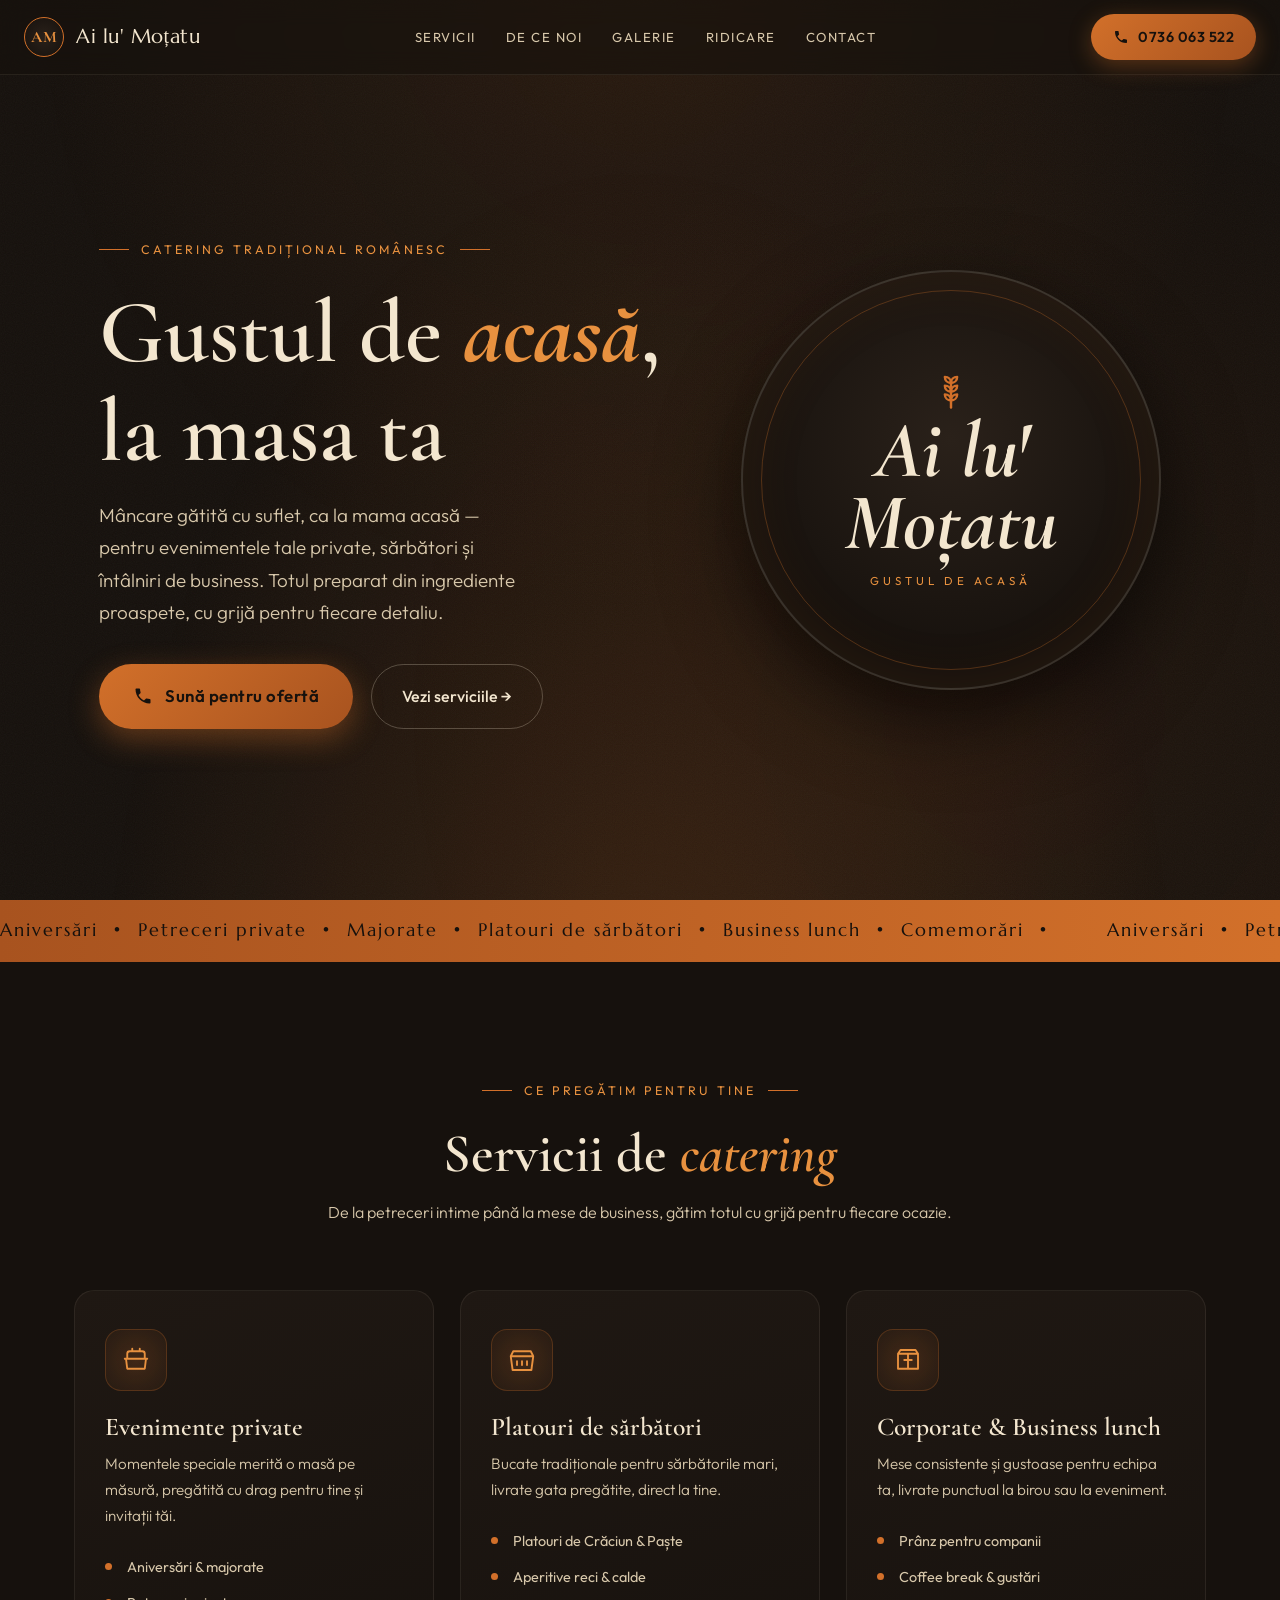
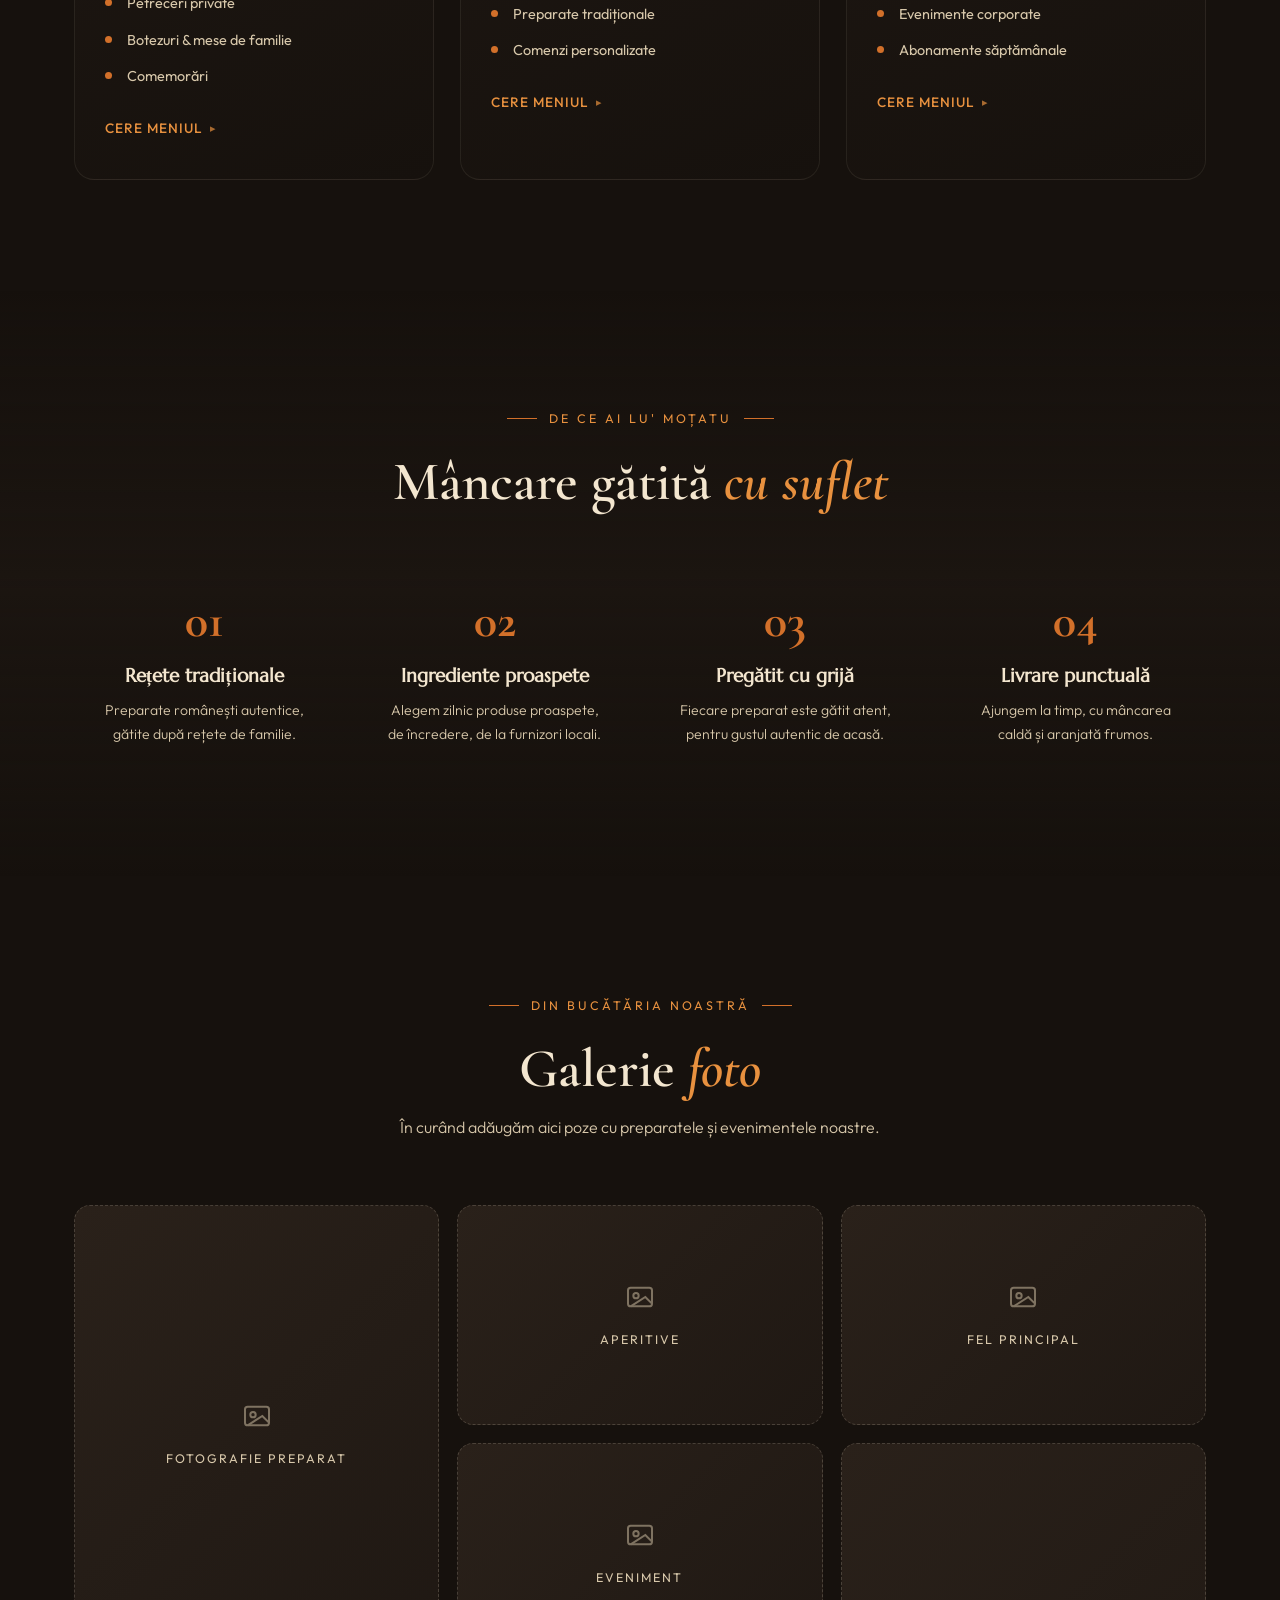
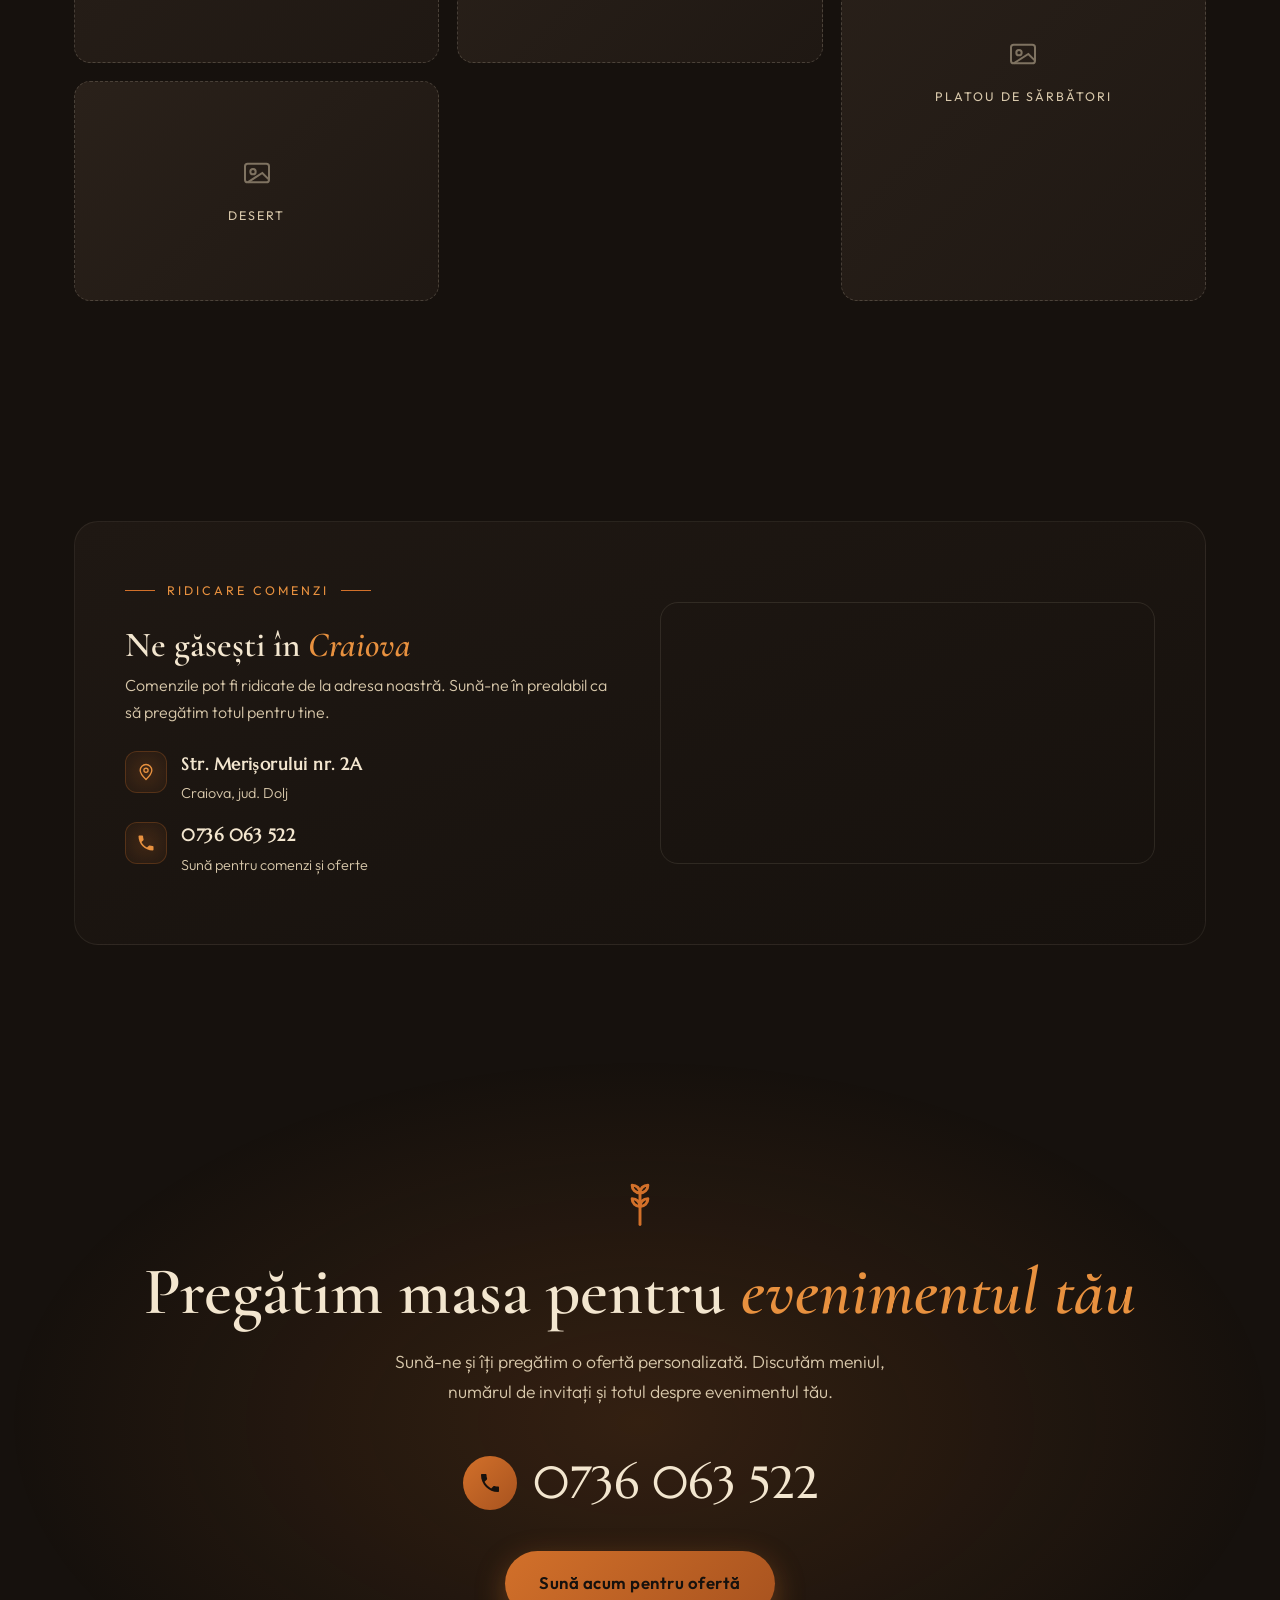
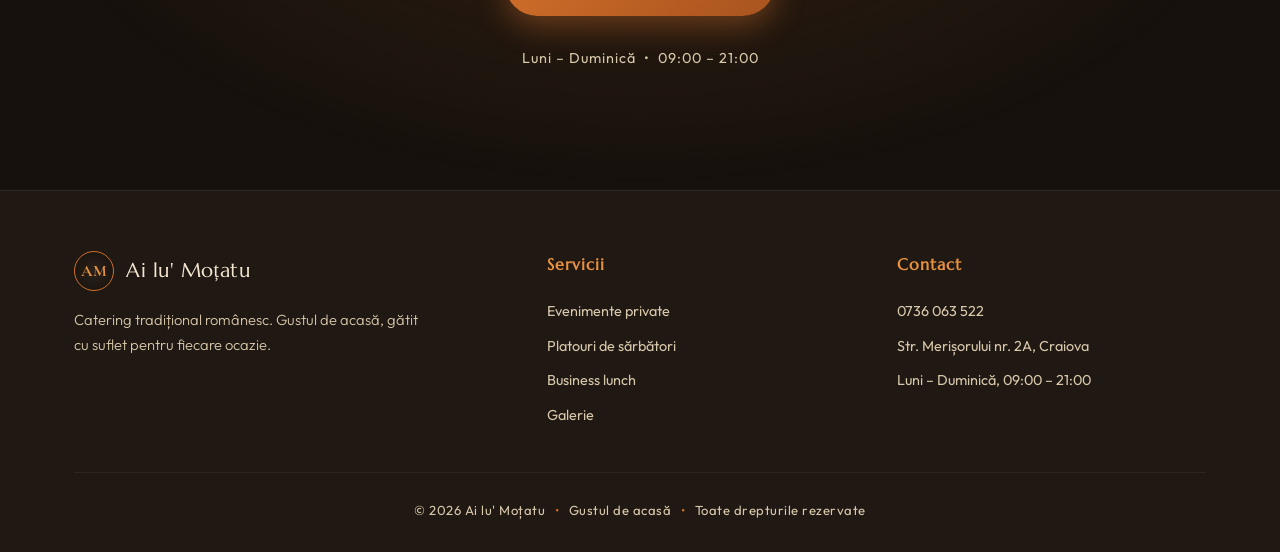
==== index.html @ daf083bc "Add files via upload" ====
<!DOCTYPE html>
<html lang="ro">
<head>
<meta charset="UTF-8">
<meta name="viewport" content="width=device-width, initial-scale=1.0">
<title>Ai lu' Moțatu — Catering tradițional românesc | Gustul de acasă</title>
<meta name="description" content="Ai lu' Moțatu — catering tradițional românesc pentru evenimente private, platouri de sărbători și business lunch. Gustul de acasă. Ridicare comenzi în Craiova.">
<link rel="preconnect" href="https://fonts.googleapis.com">
<link rel="preconnect" href="https://fonts.gstatic.com" crossorigin>
<link href="https://fonts.googleapis.com/css2?family=Cormorant+Garamond:ital,wght@0,400;0,500;0,600;0,700;1,400&family=Marcellus&family=Outfit:wght@300;400;500;600&display=swap" rel="stylesheet">
<style>
:root{
  --negru:#16110d;
  --negru-2:#1f1813;
  --negru-3:#2a211a;
  --crem:#f3e6cf;
  --crem-soft:#d8c8ab;
  --foc:#d2702a;
  --foc-clar:#e8913f;
  --caramiziu:#a8531f;
  --umbra:rgba(0,0,0,.55);
}
*{margin:0;padding:0;box-sizing:border-box}
html{scroll-behavior:smooth}
body{
  font-family:'Outfit',sans-serif;
  background:var(--negru);
  color:var(--crem);
  line-height:1.7;
  overflow-x:hidden;
}
h1,h2,h3{font-family:'Cormorant Garamond',serif;font-weight:600;line-height:1.1}
.serif-display{font-family:'Marcellus',serif}
a{color:inherit;text-decoration:none}
.wrap{max-width:1180px;margin:0 auto;padding:0 24px}

/* ===== Textura de fundal ===== */
body::before{
  content:'';position:fixed;inset:0;z-index:0;pointer-events:none;
  background:
    radial-gradient(circle at 50% 0%, rgba(210,112,42,.10), transparent 55%),
    radial-gradient(circle at 80% 80%, rgba(168,83,31,.08), transparent 50%);
}
.noise{
  position:fixed;inset:0;z-index:0;pointer-events:none;opacity:.04;
  background-image:url("data:image/svg+xml,%3Csvg xmlns='http://www.w3.org/2000/svg' width='120' height='120'%3E%3Cfilter id='n'%3E%3CfeTurbulence type='fractalNoise' baseFrequency='.9' numOctaves='3'/%3E%3C/filter%3E%3Crect width='100%25' height='100%25' filter='url(%23n)'/%3E%3C/svg%3E");
}

/* ===== Iconuri SVG ===== */
.ico-svg{width:1em;height:1em;display:inline-block;vertical-align:middle}

/* ===== Bara de sus ===== */
header{
  position:fixed;top:0;left:0;right:0;z-index:50;
  display:flex;align-items:center;justify-content:space-between;
  padding:14px 24px;
  background:rgba(22,17,13,.6);
  backdrop-filter:blur(12px);
  border-bottom:1px solid rgba(243,230,207,.08);
  transition:.4s;
}
header.scrolled{background:rgba(22,17,13,.94);padding:10px 24px}
.brand{display:flex;align-items:center;gap:12px;font-family:'Marcellus',serif;font-size:1.25rem;letter-spacing:.5px}
.brand .mark{
  width:40px;height:40px;border-radius:50%;
  display:grid;place-items:center;
  background:radial-gradient(circle,var(--negru-3),var(--negru));
  border:1.5px solid var(--foc);
  font-family:'Cormorant Garamond',serif;font-weight:700;font-size:1rem;color:var(--foc-clar);
}
nav.links{display:flex;gap:30px;font-size:.82rem;letter-spacing:1.5px;text-transform:uppercase;color:var(--crem-soft)}
nav.links a{position:relative;transition:.3s}
nav.links a:hover{color:var(--foc-clar)}
nav.links a::after{content:'';position:absolute;left:0;bottom:-6px;width:0;height:1px;background:var(--foc);transition:.3s}
nav.links a:hover::after{width:100%}
.btn-tel{
  display:inline-flex;align-items:center;gap:9px;
  padding:11px 22px;border-radius:40px;
  background:linear-gradient(135deg,var(--foc),var(--caramiziu));
  color:var(--negru);font-weight:600;font-size:.9rem;letter-spacing:.5px;
  box-shadow:0 6px 22px rgba(210,112,42,.35);
  transition:.3s;
}
.btn-tel:hover{transform:translateY(-2px);box-shadow:0 10px 28px rgba(210,112,42,.5)}
.btn-tel svg{width:16px;height:16px}
.menu-toggle{display:none;background:none;border:none;color:var(--crem);font-size:1.6rem;cursor:pointer}

/* ===== HERO ===== */
.hero{
  position:relative;z-index:1;
  min-height:100vh;display:flex;align-items:center;
  padding:120px 0 60px;
  background:
    radial-gradient(ellipse at 50% 120%, rgba(210,112,42,.18), transparent 60%);
}
.hero-grid{display:grid;grid-template-columns:1.1fr .9fr;gap:60px;align-items:center}
.eyebrow{
  display:inline-flex;align-items:center;gap:12px;
  font-size:.78rem;letter-spacing:3px;text-transform:uppercase;color:var(--foc-clar);margin-bottom:24px;
}
.eyebrow::before,.eyebrow::after{content:'';width:30px;height:1px;background:var(--foc)}
.hero h1{font-size:clamp(3rem,7vw,5.6rem);color:var(--crem);margin-bottom:18px}
.hero h1 em{font-style:italic;color:var(--foc-clar);font-weight:700}
.hero .lead{font-size:1.18rem;color:var(--crem-soft);max-width:36ch;margin-bottom:36px;font-weight:300}
.hero-cta{display:flex;gap:18px;flex-wrap:wrap;align-items:center}
.btn-mare{
  display:inline-flex;align-items:center;gap:12px;
  padding:18px 34px;border-radius:48px;font-size:1.05rem;font-weight:600;letter-spacing:.5px;
  background:linear-gradient(135deg,var(--foc),var(--caramiziu));
  color:var(--negru);box-shadow:0 10px 30px rgba(210,112,42,.4);
  transition:.3s;
}
.btn-mare:hover{transform:translateY(-3px);box-shadow:0 16px 40px rgba(210,112,42,.55)}
.btn-mare svg{width:20px;height:20px}
.btn-ghost{
  display:inline-flex;align-items:center;gap:10px;
  padding:18px 30px;border-radius:48px;font-size:1rem;font-weight:500;
  border:1.5px solid rgba(243,230,207,.25);color:var(--crem);transition:.3s;
}
.btn-ghost:hover{border-color:var(--foc);color:var(--foc-clar)}

/* Medalionul din hero */
.medalion{position:relative;display:grid;place-items:center}
.medalion .disc{
  width:min(420px,80vw);aspect-ratio:1;border-radius:50%;
  background:radial-gradient(circle at 50% 40%,var(--negru-3),var(--negru) 70%);
  border:2px solid rgba(243,230,207,.15);
  display:grid;place-items:center;text-align:center;
  box-shadow:0 30px 80px rgba(0,0,0,.6), inset 0 0 60px rgba(210,112,42,.10);
  position:relative;
  animation:flutter 6s ease-in-out infinite;
}
.medalion .ring{
  position:absolute;inset:18px;border-radius:50%;
  border:1px solid rgba(210,112,42,.3);
}
.medalion .inner{display:grid;place-items:center;padding:30px}
.medalion .mono{
  font-family:'Cormorant Garamond',serif;font-style:italic;font-weight:700;
  font-size:clamp(3.4rem,9vw,5rem);color:var(--crem);line-height:.9;
}
.medalion .inner h2{font-family:'Marcellus',serif;font-size:clamp(1.5rem,4vw,2rem);color:var(--crem);letter-spacing:1px;margin-top:6px}
.medalion .inner .sub{font-size:.72rem;letter-spacing:4px;text-transform:uppercase;color:var(--foc-clar);margin-top:12px}
.medalion .wheat{margin:0 auto 4px;width:42px;height:42px;color:var(--foc)}
.glow{position:absolute;inset:0;border-radius:50%;background:radial-gradient(circle,rgba(210,112,42,.22),transparent 60%);filter:blur(40px);z-index:-1;animation:pulse 4s ease-in-out infinite}
@keyframes flutter{0%,100%{transform:translateY(0)}50%{transform:translateY(-14px)}}
@keyframes pulse{0%,100%{opacity:.5}50%{opacity:.85}}

/* ===== Bandă scroll ===== */
.banda{
  position:relative;z-index:1;
  background:linear-gradient(90deg,var(--caramiziu),var(--foc));
  color:var(--negru);overflow:hidden;padding:16px 0;
  font-family:'Marcellus',serif;
}
.banda .track{display:flex;gap:50px;white-space:nowrap;animation:scroll 28s linear infinite;font-size:1.1rem;letter-spacing:2px}
.banda .track span{display:inline-flex;gap:50px;align-items:center}
@keyframes scroll{to{transform:translateX(-50%)}}

/* ===== Secțiuni ===== */
section{position:relative;z-index:1}
.sec-head{text-align:center;max-width:680px;margin:0 auto 64px}
.sec-head .eyebrow{justify-content:center}
.sec-head h2{font-size:clamp(2.2rem,5vw,3.4rem);color:var(--crem)}
.sec-head h2 em{font-style:italic;color:var(--foc-clar)}
.sec-head p{color:var(--crem-soft);margin-top:14px;font-weight:300}
.servicii{padding:110px 0}
.cards{display:grid;grid-template-columns:repeat(3,1fr);gap:26px}
.card{
  background:linear-gradient(160deg,var(--negru-2),var(--negru));
  border:1px solid rgba(243,230,207,.08);
  border-radius:20px;padding:38px 30px;
  transition:.4s;position:relative;overflow:hidden;
}
.card::before{content:'';position:absolute;top:0;left:0;right:0;height:3px;background:linear-gradient(90deg,var(--foc),transparent);transform:scaleX(0);transform-origin:left;transition:.4s}
.card:hover{transform:translateY(-8px);border-color:rgba(210,112,42,.4);box-shadow:0 24px 50px rgba(0,0,0,.5)}
.card:hover::before{transform:scaleX(1)}
.card .ico{
  width:62px;height:62px;border-radius:16px;display:grid;place-items:center;margin-bottom:22px;
  background:radial-gradient(circle,rgba(210,112,42,.2),rgba(210,112,42,.05));
  border:1px solid rgba(210,112,42,.25);color:var(--foc-clar);
}
.card .ico svg{width:30px;height:30px}
.card h3{font-size:1.6rem;color:var(--crem);margin-bottom:10px}
.card p{color:var(--crem-soft);font-size:.95rem;font-weight:300;margin-bottom:20px}
.card .lista{list-style:none;font-size:.9rem;color:var(--crem-soft)}
.card .lista li{padding:6px 0 6px 22px;position:relative}
.card .lista li::before{content:'';position:absolute;left:0;top:14px;width:7px;height:7px;border-radius:50%;background:var(--foc)}
.card .link{display:inline-flex;align-items:center;gap:8px;margin-top:22px;color:var(--foc-clar);font-size:.85rem;letter-spacing:1px;text-transform:uppercase;font-weight:500;transition:.3s}
.card .link:hover{gap:14px}
.card .link span{font-size:.7rem;opacity:.7}

/* ===== De ce noi ===== */
.dece{padding:110px 0;background:linear-gradient(180deg,transparent,rgba(31,24,19,.6),transparent)}
.dece-grid{display:grid;grid-template-columns:repeat(4,1fr);gap:30px;margin-top:20px}
.feat{text-align:center;padding:20px}
.feat .num{font-family:'Cormorant Garamond',serif;font-size:3rem;color:var(--foc);font-weight:700;line-height:1}
.feat h4{font-family:'Marcellus',serif;font-size:1.2rem;color:var(--crem);margin:14px 0 8px}
.feat p{font-size:.88rem;color:var(--crem-soft);font-weight:300}

/* ===== Galerie placeholder ===== */
.galerie{padding:110px 0}
.gal-grid{display:grid;grid-template-columns:repeat(3,1fr);grid-auto-rows:220px;gap:18px}
.gal-item{
  border-radius:16px;overflow:hidden;position:relative;
  background:linear-gradient(135deg,var(--negru-3),var(--negru-2));
  border:1px dashed rgba(243,230,207,.18);
  display:grid;place-items:center;text-align:center;color:var(--crem-soft);
  transition:.4s;
}
.gal-item:hover{border-color:var(--foc);color:var(--foc-clar)}
.gal-item.big{grid-row:span 2}
.gal-item img{width:100%;height:100%;object-fit:cover;display:block}
.gal-item .ph-ico{margin-bottom:8px;opacity:.5}
.gal-item .ph-ico svg{width:32px;height:32px}
.gal-item .ph-txt{font-size:.78rem;letter-spacing:2px;text-transform:uppercase;padding:0 10px}

/* ===== Ridicare comenzi ===== */
.ridicare{padding:110px 0}
.ridicare-box{
  background:linear-gradient(160deg,var(--negru-2),var(--negru));
  border:1px solid rgba(243,230,207,.08);
  border-radius:24px;padding:50px;display:grid;grid-template-columns:1fr 1fr;gap:40px;align-items:center;
}
.ridicare-box .info h3{font-size:2.2rem;color:var(--crem);margin-bottom:8px}
.ridicare-box .info h3 em{font-style:italic;color:var(--foc-clar)}
.ridicare-box .info p{color:var(--crem-soft);font-weight:300;margin-bottom:24px}
.adresa-line{display:flex;align-items:flex-start;gap:14px;margin-bottom:16px}
.adresa-line .pin{flex:none;width:42px;height:42px;border-radius:12px;display:grid;place-items:center;background:radial-gradient(circle,rgba(210,112,42,.2),rgba(210,112,42,.05));border:1px solid rgba(210,112,42,.25);color:var(--foc-clar)}
.adresa-line .pin svg{width:20px;height:20px}
.adresa-line .txt strong{display:block;font-family:'Marcellus',serif;color:var(--crem);font-size:1.05rem;letter-spacing:.5px}
.adresa-line .txt span{color:var(--crem-soft);font-size:.9rem;font-weight:300}
.harta{border-radius:18px;overflow:hidden;border:1px solid rgba(243,230,207,.1);min-height:260px}
.harta iframe{width:100%;height:100%;min-height:260px;border:0;display:block;filter:grayscale(.3) contrast(1.05)}

/* ===== CTA Telefon ===== */
.cta{
  padding:120px 0;text-align:center;position:relative;overflow:hidden;
  background:radial-gradient(ellipse at 50% 50%,rgba(210,112,42,.16),transparent 70%);
}
.cta .topmark{width:54px;height:54px;color:var(--foc);margin:0 auto 18px}
.cta h2{font-size:clamp(2.4rem,6vw,4.2rem);color:var(--crem);margin-bottom:18px}
.cta h2 em{font-style:italic;color:var(--foc-clar)}
.cta p{color:var(--crem-soft);max-width:46ch;margin:0 auto 38px;font-weight:300;font-size:1.1rem}
.tel-display{
  display:inline-flex;align-items:center;gap:16px;
  font-family:'Marcellus',serif;font-size:clamp(1.8rem,5vw,2.8rem);
  color:var(--crem);margin-bottom:30px;
}
.tel-display .ico{width:54px;height:54px;border-radius:50%;display:grid;place-items:center;background:linear-gradient(135deg,var(--foc),var(--caramiziu));color:var(--negru)}
.tel-display .ico svg{width:24px;height:24px}
.cta .hours{margin-top:30px;font-size:.9rem;color:var(--crem-soft);letter-spacing:1px}

/* ===== Footer ===== */
footer{
  position:relative;z-index:1;
  border-top:1px solid rgba(243,230,207,.08);
  padding:60px 0 30px;background:var(--negru-2);
}
.foot-grid{display:grid;grid-template-columns:1.4fr 1fr 1fr;gap:40px;margin-bottom:40px}
.foot-brand .brand{margin-bottom:16px}
.foot-brand p{color:var(--crem-soft);font-size:.92rem;font-weight:300;max-width:36ch}
.foot-col h5{font-family:'Marcellus',serif;font-size:1rem;color:var(--foc-clar);margin-bottom:16px;letter-spacing:1px}
.foot-col a,.foot-col p{display:block;color:var(--crem-soft);font-size:.9rem;padding:5px 0;transition:.3s}
.foot-col a:hover{color:var(--foc-clar);padding-left:6px}
.foot-bottom{text-align:center;padding-top:26px;border-top:1px solid rgba(243,230,207,.06);color:var(--crem-soft);font-size:.82rem;letter-spacing:.5px}
.foot-bottom .sep{color:var(--foc);margin:0 6px}

/* ===== Animații reveal ===== */
.reveal{opacity:0;transform:translateY(30px);transition:.8s cubic-bezier(.2,.7,.3,1)}
.reveal.in{opacity:1;transform:none}

/* ===== Responsive ===== */
@media(max-width:900px){
  nav.links{display:none}
  .menu-toggle{display:block}
  .hero-grid{grid-template-columns:1fr;text-align:center}
  .hero .eyebrow,.hero-cta{justify-content:center}
  .hero .lead{margin-left:auto;margin-right:auto}
  .medalion{order:-1;margin-bottom:30px}
  .cards,.dece-grid,.gal-grid,.foot-grid,.ridicare-box{grid-template-columns:1fr}
  .dece-grid{grid-template-columns:repeat(2,1fr)}
  .gal-grid{grid-auto-rows:180px}
  .gal-item.big{grid-row:span 1}
  .btn-tel span.lbl{display:none}
}
@media(max-width:560px){
  .dece-grid{grid-template-columns:1fr}
  .ridicare-box{padding:30px}
}
</style>
</head>
<body>
<div class="noise"></div>

<!-- ===== HEADER ===== -->
<header id="header">
  <a href="#" class="brand"><span class="mark">AM</span> Ai lu' Moțatu</a>
  <nav class="links">
    <a href="#servicii">Servicii</a>
    <a href="#dece">De ce noi</a>
    <a href="#galerie">Galerie</a>
    <a href="#ridicare">Ridicare</a>
    <a href="#contact">Contact</a>
  </nav>
  <a href="tel:0736063522" class="btn-tel">
    <svg viewBox="0 0 24 24" fill="currentColor"><path d="M6.6 10.8c1.4 2.8 3.8 5.1 6.6 6.6l2.2-2.2c.3-.3.7-.4 1-.2 1.1.4 2.3.6 3.6.6.6 0 1 .4 1 1V20c0 .6-.4 1-1 1C10.6 21 3 13.4 3 4c0-.6.4-1 1-1h3.5c.6 0 1 .4 1 1 0 1.2.2 2.4.6 3.6.1.4 0 .7-.2 1L6.6 10.8z"/></svg>
    <span class="lbl">0736 063 522</span>
  </a>
  <button class="menu-toggle" onclick="document.querySelector('nav.links').style.display='flex'">☰</button>
</header>

<!-- ===== HERO ===== -->
<section class="hero">
  <div class="wrap hero-grid">
    <div class="hero-text">
      <span class="eyebrow reveal">Catering tradițional românesc</span>
      <h1 class="reveal">Gustul de <em>acasă</em>,<br>la masa ta</h1>
      <p class="lead reveal">Mâncare gătită cu suflet, ca la mama acasă — pentru evenimentele tale private, sărbători și întâlniri de business. Totul preparat din ingrediente proaspete, cu grijă pentru fiecare detaliu.</p>
      <div class="hero-cta reveal">
        <a href="tel:0736063522" class="btn-mare">
          <svg viewBox="0 0 24 24" fill="currentColor"><path d="M6.6 10.8c1.4 2.8 3.8 5.1 6.6 6.6l2.2-2.2c.3-.3.7-.4 1-.2 1.1.4 2.3.6 3.6.6.6 0 1 .4 1 1V20c0 .6-.4 1-1 1C10.6 21 3 13.4 3 4c0-.6.4-1 1-1h3.5c.6 0 1 .4 1 1 0 1.2.2 2.4.6 3.6.1.4 0 .7-.2 1L6.6 10.8z"/></svg>
          Sună pentru ofertă
        </a>
        <a href="#servicii" class="btn-ghost">Vezi serviciile →</a>
      </div>
    </div>
    <div class="medalion reveal">
      <div class="glow"></div>
      <div class="disc">
        <div class="ring"></div>
        <div class="inner">
          <svg class="wheat" viewBox="0 0 24 24" fill="none" stroke="currentColor" stroke-width="1.4" stroke-linecap="round" stroke-linejoin="round">
            <path d="M12 22V8"/>
            <path d="M12 8c0-2 1.5-3.5 3.5-3.5C15.5 6.5 14 8 12 8z"/>
            <path d="M12 8c0-2-1.5-3.5-3.5-3.5C8.5 6.5 10 8 12 8z"/>
            <path d="M12 13c0-2 1.5-3.5 3.5-3.5C15.5 11.5 14 13 12 13z"/>
            <path d="M12 13c0-2-1.5-3.5-3.5-3.5C8.5 11.5 10 13 12 13z"/>
            <path d="M12 18c0-2 1.5-3.5 3.5-3.5C15.5 16.5 14 18 12 18z"/>
            <path d="M12 18c0-2-1.5-3.5-3.5-3.5C8.5 16.5 10 18 12 18z"/>
          </svg>
          <div class="mono">Ai lu'<br>Moțatu</div>
          <div class="sub">Gustul de acasă</div>
        </div>
      </div>
    </div>
  </div>
</section>

<!-- ===== BANDĂ ===== -->
<div class="banda">
  <div class="track">
    <span>Aniversări &nbsp;•&nbsp; Petreceri private &nbsp;•&nbsp; Majorate &nbsp;•&nbsp; Platouri de sărbători &nbsp;•&nbsp; Business lunch &nbsp;•&nbsp; Comemorări &nbsp;•&nbsp;</span>
    <span>Aniversări &nbsp;•&nbsp; Petreceri private &nbsp;•&nbsp; Majorate &nbsp;•&nbsp; Platouri de sărbători &nbsp;•&nbsp; Business lunch &nbsp;•&nbsp; Comemorări &nbsp;•&nbsp;</span>
  </div>
</div>

<!-- ===== SERVICII ===== -->
<section class="servicii" id="servicii">
  <div class="wrap">
    <div class="sec-head reveal">
      <span class="eyebrow">Ce pregătim pentru tine</span>
      <h2>Servicii de <em>catering</em></h2>
      <p>De la petreceri intime până la mese de business, gătim totul cu grijă pentru fiecare ocazie.</p>
    </div>
    <div class="cards">
      <div class="card reveal">
        <div class="ico">
          <svg viewBox="0 0 24 24" fill="none" stroke="currentColor" stroke-width="1.5" stroke-linecap="round" stroke-linejoin="round"><path d="M3 11h18M5 11V7a2 2 0 012-2h10a2 2 0 012 2v4M4 11l1 8h14l1-8M9 5V3M15 5V3"/></svg>
        </div>
        <h3>Evenimente private</h3>
        <p>Momentele speciale merită o masă pe măsură, pregătită cu drag pentru tine și invitații tăi.</p>
        <ul class="lista">
          <li>Aniversări &amp; majorate</li>
          <li>Petreceri private</li>
          <li>Botezuri &amp; mese de familie</li>
          <li>Comemorări</li>
        </ul>
        <a href="#contact" class="link">Cere meniul <span>▸</span></a>
      </div>
      <div class="card reveal">
        <div class="ico">
          <svg viewBox="0 0 24 24" fill="none" stroke="currentColor" stroke-width="1.5" stroke-linecap="round" stroke-linejoin="round"><path d="M3 9h18l-1.5 11h-15L3 9zM3 9l2-4h14l2 4M8 13v3M12 13v3M16 13v3"/></svg>
        </div>
        <h3>Platouri de sărbători</h3>
        <p>Bucate tradiționale pentru sărbătorile mari, livrate gata pregătite, direct la tine.</p>
        <ul class="lista">
          <li>Platouri de Crăciun &amp; Paște</li>
          <li>Aperitive reci &amp; calde</li>
          <li>Preparate tradiționale</li>
          <li>Comenzi personalizate</li>
        </ul>
        <a href="#contact" class="link">Cere meniul <span>▸</span></a>
      </div>
      <div class="card reveal">
        <div class="ico">
          <svg viewBox="0 0 24 24" fill="none" stroke="currentColor" stroke-width="1.5" stroke-linecap="round" stroke-linejoin="round"><path d="M4 7h16v12H4zM4 7l2-3h12l2 3M9 12h6M12 7v12"/></svg>
        </div>
        <h3>Corporate &amp; Business lunch</h3>
        <p>Mese consistente și gustoase pentru echipa ta, livrate punctual la birou sau la eveniment.</p>
        <ul class="lista">
          <li>Prânz pentru companii</li>
          <li>Coffee break &amp; gustări</li>
          <li>Evenimente corporate</li>
          <li>Abonamente săptămânale</li>
        </ul>
        <a href="#contact" class="link">Cere meniul <span>▸</span></a>
      </div>
    </div>
  </div>
</section>

<!-- ===== DE CE NOI ===== -->
<section class="dece" id="dece">
  <div class="wrap">
    <div class="sec-head reveal">
      <span class="eyebrow">De ce Ai lu' Moțatu</span>
      <h2>Mâncare gătită <em>cu suflet</em></h2>
    </div>
    <div class="dece-grid">
      <div class="feat reveal">
        <div class="num">01</div>
        <h4>Rețete tradiționale</h4>
        <p>Preparate românești autentice, gătite după rețete de familie.</p>
      </div>
      <div class="feat reveal">
        <div class="num">02</div>
        <h4>Ingrediente proaspete</h4>
        <p>Alegem zilnic produse proaspete, de încredere, de la furnizori locali.</p>
      </div>
      <div class="feat reveal">
        <div class="num">03</div>
        <h4>Pregătit cu grijă</h4>
        <p>Fiecare preparat este gătit atent, pentru gustul autentic de acasă.</p>
      </div>
      <div class="feat reveal">
        <div class="num">04</div>
        <h4>Livrare punctuală</h4>
        <p>Ajungem la timp, cu mâncarea caldă și aranjată frumos.</p>
      </div>
    </div>
  </div>
</section>

<!-- ===== GALERIE (placeholder poze) ===== -->
<section class="galerie" id="galerie">
  <div class="wrap">
    <div class="sec-head reveal">
      <span class="eyebrow">Din bucătăria noastră</span>
      <h2>Galerie <em>foto</em></h2>
      <p>În curând adăugăm aici poze cu preparatele și evenimentele noastre.</p>
    </div>
    <div class="gal-grid">
      <!-- Pentru a pune o poză reală, înlocuiește conținutul cu: <img src="poza1.jpg" alt="..."> -->
      <div class="gal-item big reveal"><div><div class="ph-ico"><svg viewBox="0 0 24 24" fill="none" stroke="currentColor" stroke-width="1.5"><rect x="3" y="5" width="18" height="14" rx="2"/><circle cx="9" cy="11" r="2"/><path d="M21 17l-5-5L5 19"/></svg></div><div class="ph-txt">Fotografie preparat</div></div></div>
      <div class="gal-item reveal"><div><div class="ph-ico"><svg viewBox="0 0 24 24" fill="none" stroke="currentColor" stroke-width="1.5"><rect x="3" y="5" width="18" height="14" rx="2"/><circle cx="9" cy="11" r="2"/><path d="M21 17l-5-5L5 19"/></svg></div><div class="ph-txt">Aperitive</div></div></div>
      <div class="gal-item reveal"><div><div class="ph-ico"><svg viewBox="0 0 24 24" fill="none" stroke="currentColor" stroke-width="1.5"><rect x="3" y="5" width="18" height="14" rx="2"/><circle cx="9" cy="11" r="2"/><path d="M21 17l-5-5L5 19"/></svg></div><div class="ph-txt">Fel principal</div></div></div>
      <div class="gal-item reveal"><div><div class="ph-ico"><svg viewBox="0 0 24 24" fill="none" stroke="currentColor" stroke-width="1.5"><rect x="3" y="5" width="18" height="14" rx="2"/><circle cx="9" cy="11" r="2"/><path d="M21 17l-5-5L5 19"/></svg></div><div class="ph-txt">Eveniment</div></div></div>
      <div class="gal-item big reveal"><div><div class="ph-ico"><svg viewBox="0 0 24 24" fill="none" stroke="currentColor" stroke-width="1.5"><rect x="3" y="5" width="18" height="14" rx="2"/><circle cx="9" cy="11" r="2"/><path d="M21 17l-5-5L5 19"/></svg></div><div class="ph-txt">Platou de sărbători</div></div></div>
      <div class="gal-item reveal"><div><div class="ph-ico"><svg viewBox="0 0 24 24" fill="none" stroke="currentColor" stroke-width="1.5"><rect x="3" y="5" width="18" height="14" rx="2"/><circle cx="9" cy="11" r="2"/><path d="M21 17l-5-5L5 19"/></svg></div><div class="ph-txt">Desert</div></div></div>
    </div>
  </div>
</section>

<!-- ===== RIDICARE COMENZI ===== -->
<section class="ridicare" id="ridicare">
  <div class="wrap">
    <div class="ridicare-box reveal">
      <div class="info">
        <span class="eyebrow">Ridicare comenzi</span>
        <h3>Ne găsești în <em>Craiova</em></h3>
        <p>Comenzile pot fi ridicate de la adresa noastră. Sună-ne în prealabil ca să pregătim totul pentru tine.</p>
        <div class="adresa-line">
          <span class="pin"><svg viewBox="0 0 24 24" fill="none" stroke="currentColor" stroke-width="1.6" stroke-linecap="round" stroke-linejoin="round"><path d="M12 21s-7-6.5-7-11a7 7 0 0114 0c0 4.5-7 11-7 11z"/><circle cx="12" cy="10" r="2.5"/></svg></span>
          <div class="txt">
            <strong>Str. Merișorului nr. 2A</strong>
            <span>Craiova, jud. Dolj</span>
          </div>
        </div>
        <div class="adresa-line">
          <span class="pin"><svg viewBox="0 0 24 24" fill="currentColor"><path d="M6.6 10.8c1.4 2.8 3.8 5.1 6.6 6.6l2.2-2.2c.3-.3.7-.4 1-.2 1.1.4 2.3.6 3.6.6.6 0 1 .4 1 1V20c0 .6-.4 1-1 1C10.6 21 3 13.4 3 4c0-.6.4-1 1-1h3.5c.6 0 1 .4 1 1 0 1.2.2 2.4.6 3.6.1.4 0 .7-.2 1L6.6 10.8z"/></svg></span>
          <div class="txt">
            <strong>0736 063 522</strong>
            <span>Sună pentru comenzi și oferte</span>
          </div>
        </div>
      </div>
      <div class="harta">
        <iframe src="https://maps.google.com/maps?q=Str.%20Meri%C8%99orului%202A%2C%20Craiova&t=&z=15&ie=UTF8&iwloc=&output=embed" loading="lazy" referrerpolicy="no-referrer-when-downgrade" title="Harta — Str. Merișorului 2A, Craiova"></iframe>
      </div>
    </div>
  </div>
</section>

<!-- ===== CTA TELEFON ===== -->
<section class="cta" id="contact">
  <div class="wrap">
    <svg class="topmark reveal" viewBox="0 0 24 24" fill="none" stroke="currentColor" stroke-width="1.3" stroke-linecap="round" stroke-linejoin="round"><path d="M12 22V8"/><path d="M12 8c0-2 1.5-3.5 3.5-3.5C15.5 6.5 14 8 12 8zM12 8c0-2-1.5-3.5-3.5-3.5C8.5 6.5 10 8 12 8zM12 14c0-2 1.5-3.5 3.5-3.5C15.5 12.5 14 14 12 14zM12 14c0-2-1.5-3.5-3.5-3.5C8.5 12.5 10 14 12 14z"/></svg>
    <h2 class="reveal">Pregătim masa pentru <em>evenimentul tău</em></h2>
    <p class="reveal">Sună-ne și îți pregătim o ofertă personalizată. Discutăm meniul, numărul de invitați și totul despre evenimentul tău.</p>
    <a href="tel:0736063522" class="tel-display reveal">
      <span class="ico"><svg viewBox="0 0 24 24" fill="currentColor"><path d="M6.6 10.8c1.4 2.8 3.8 5.1 6.6 6.6l2.2-2.2c.3-.3.7-.4 1-.2 1.1.4 2.3.6 3.6.6.6 0 1 .4 1 1V20c0 .6-.4 1-1 1C10.6 21 3 13.4 3 4c0-.6.4-1 1-1h3.5c.6 0 1 .4 1 1 0 1.2.2 2.4.6 3.6.1.4 0 .7-.2 1L6.6 10.8z"/></svg></span>
      0736 063 522
    </a>
    <div class="reveal">
      <a href="tel:0736063522" class="btn-mare">Sună acum pentru ofertă</a>
    </div>
    <div class="hours reveal">Luni – Duminică &nbsp;•&nbsp; 09:00 – 21:00</div>
  </div>
</section>

<!-- ===== FOOTER ===== -->
<footer>
  <div class="wrap">
    <div class="foot-grid">
      <div class="foot-brand">
        <a href="#" class="brand"><span class="mark">AM</span> Ai lu' Moțatu</a>
        <p>Catering tradițional românesc. Gustul de acasă, gătit cu suflet pentru fiecare ocazie.</p>
      </div>
      <div class="foot-col">
        <h5>Servicii</h5>
        <a href="#servicii">Evenimente private</a>
        <a href="#servicii">Platouri de sărbători</a>
        <a href="#servicii">Business lunch</a>
        <a href="#galerie">Galerie</a>
      </div>
      <div class="foot-col">
        <h5>Contact</h5>
        <a href="tel:0736063522">0736 063 522</a>
        <p>Str. Merișorului nr. 2A, Craiova</p>
        <p>Luni – Duminică, 09:00 – 21:00</p>
      </div>
    </div>
    <div class="foot-bottom">
      © 2026 Ai lu' Moțatu <span class="sep">•</span> Gustul de acasă <span class="sep">•</span> Toate drepturile rezervate
    </div>
  </div>
</footer>

<script>
// Header scrolled
const header=document.getElementById('header');
addEventListener('scroll',()=>header.classList.toggle('scrolled',scrollY>40));

// Reveal on scroll
const io=new IntersectionObserver((e)=>{
  e.forEach((en,i)=>{if(en.isIntersecting){setTimeout(()=>en.target.classList.add('in'),i*60);io.unobserve(en.target)}})
},{threshold:.15});
document.querySelectorAll('.reveal').forEach(el=>io.observe(el));
</script>
</body>
</html>
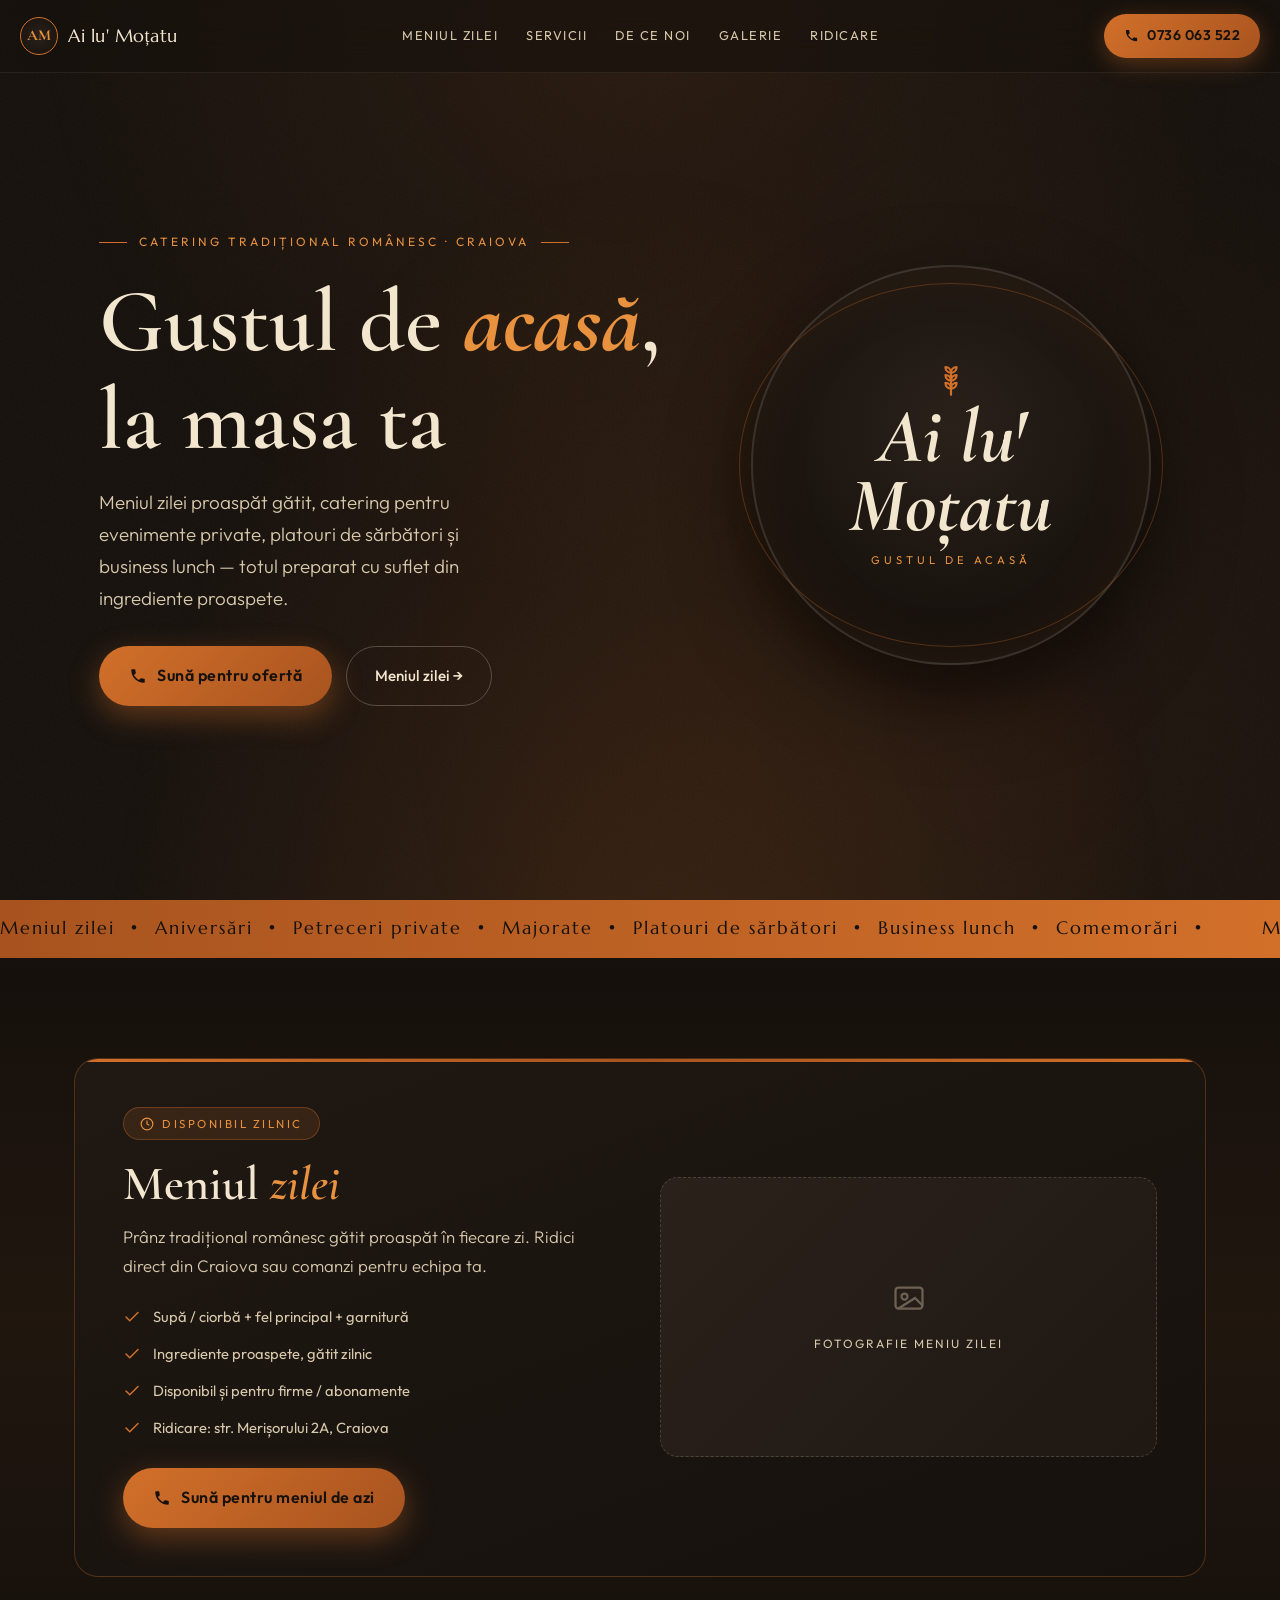
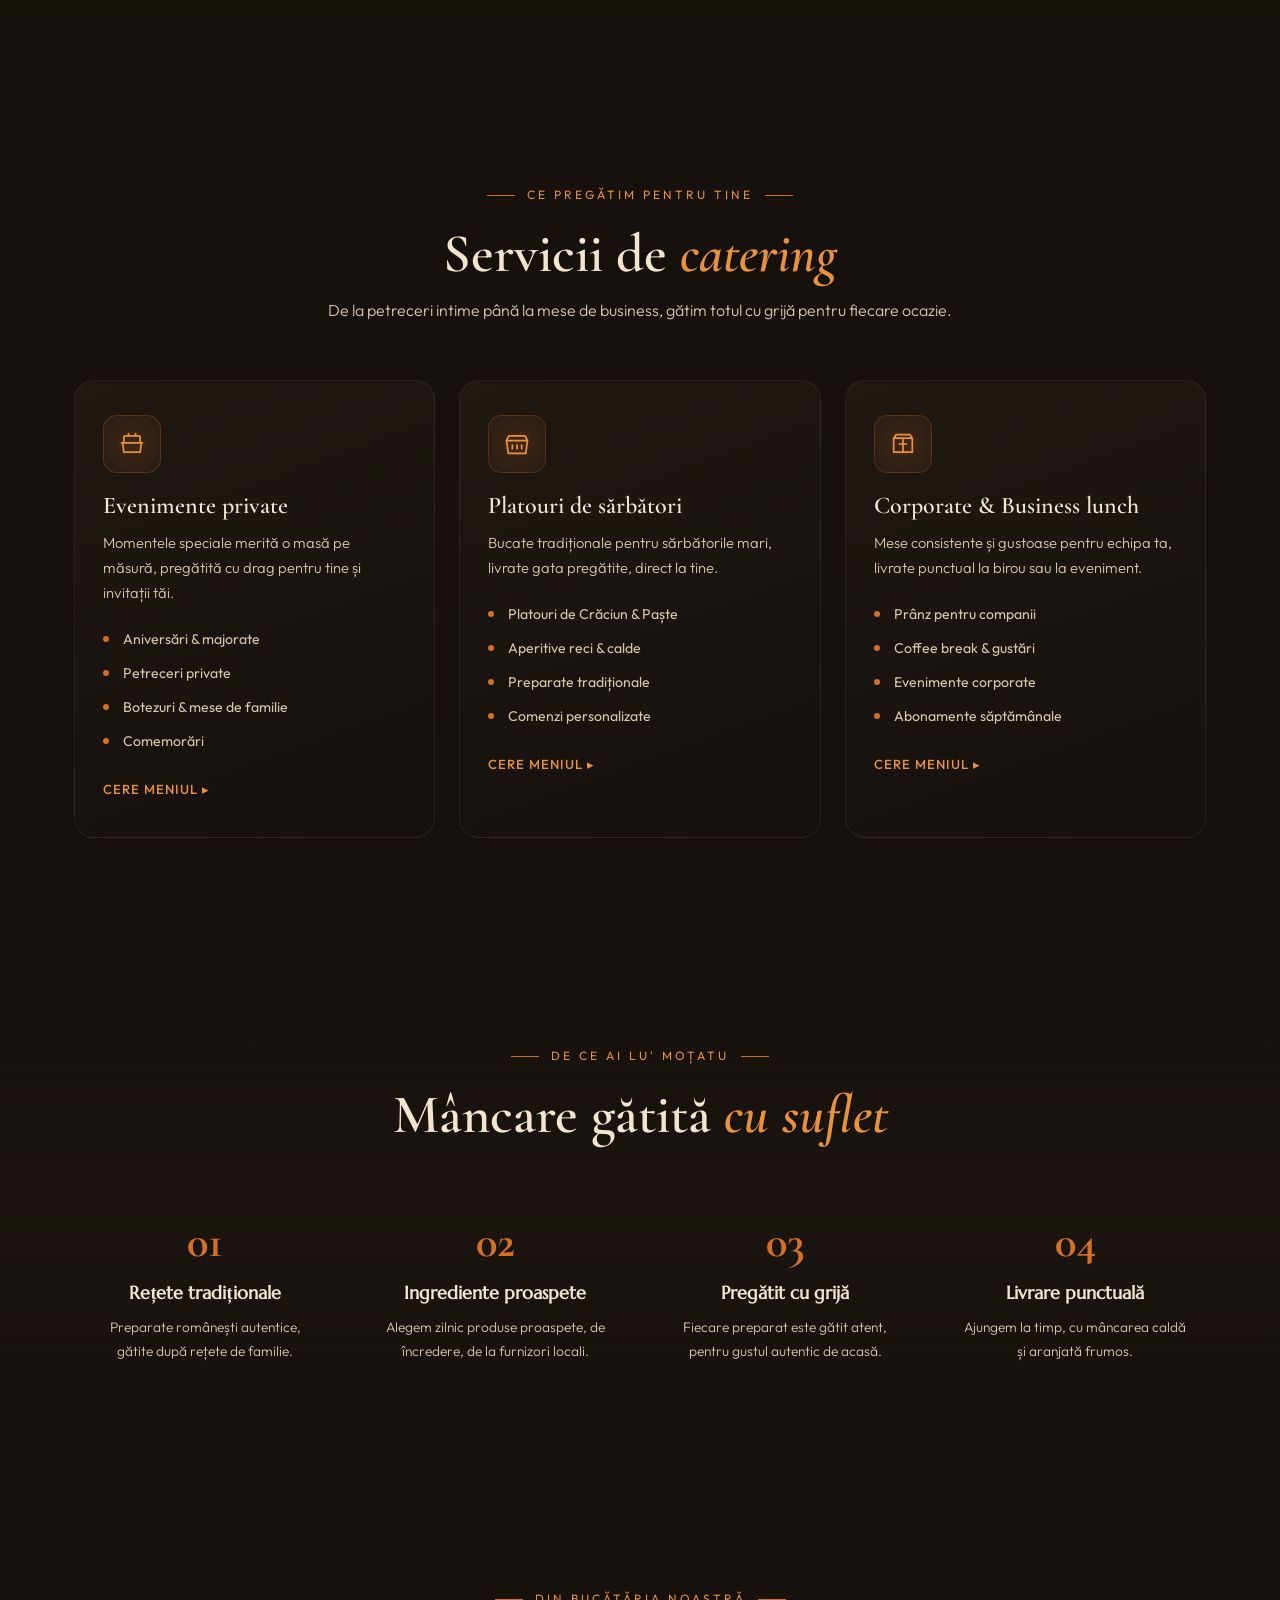
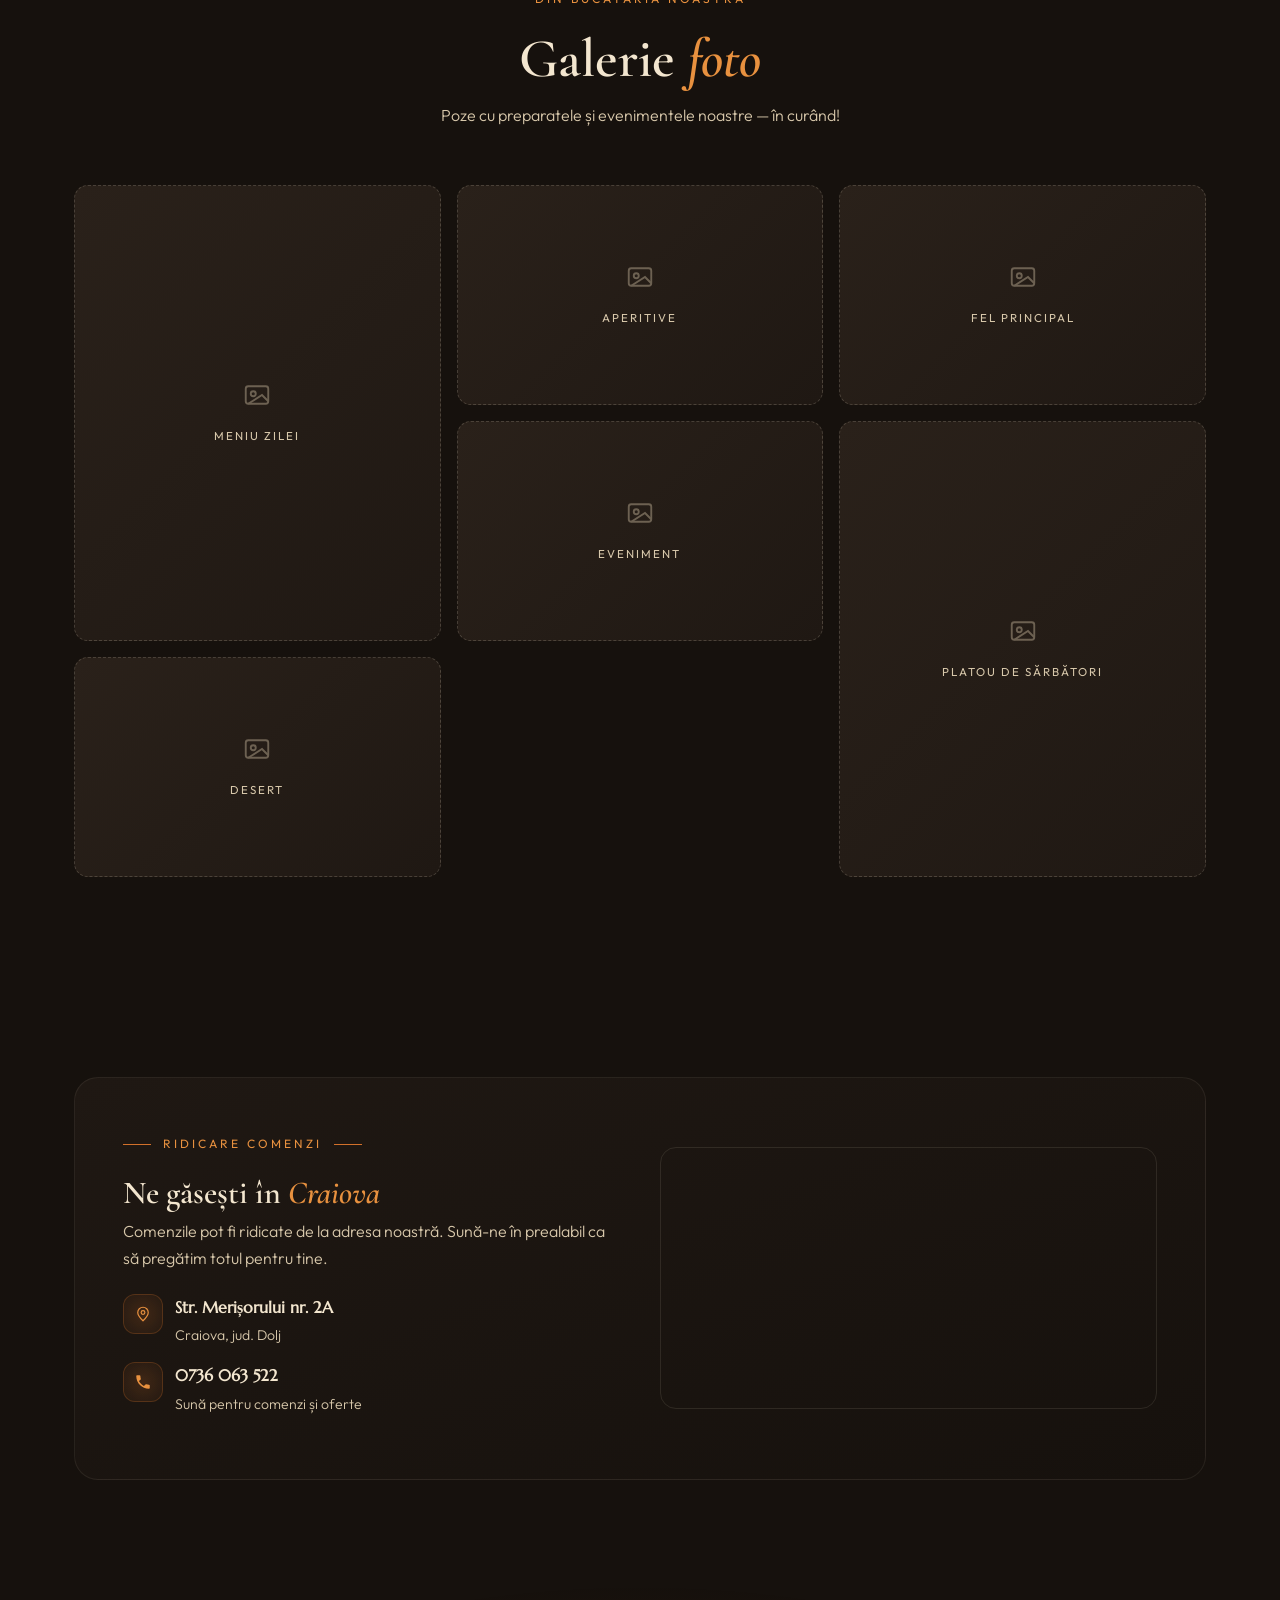
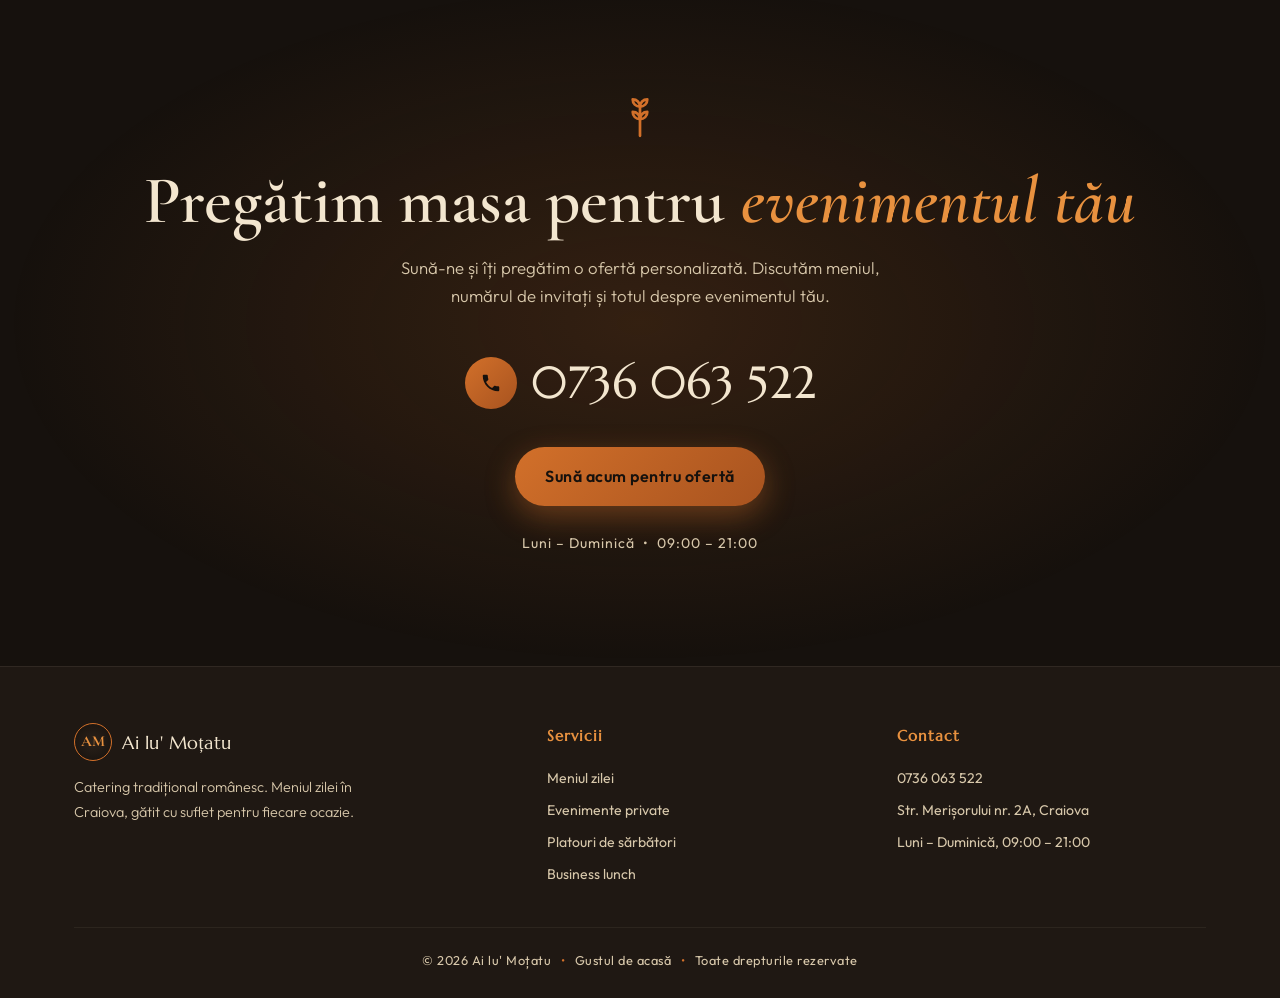
==== commit cfce8db1: "Update index.html" ====
--- a/index.html
+++ b/index.html
@@ -2,9 +2,20 @@
 <html lang="ro">
 <head>
 <meta charset="UTF-8">
-<meta name="viewport" content="width=device-width, initial-scale=1.0">
-<title>Ai lu' Moțatu — Catering tradițional românesc | Gustul de acasă</title>
-<meta name="description" content="Ai lu' Moțatu — catering tradițional românesc pentru evenimente private, platouri de sărbători și business lunch. Gustul de acasă. Ridicare comenzi în Craiova.">
+<meta name="viewport" content="width=device-width, initial-scale=1.0, viewport-fit=cover">
+<meta name="theme-color" content="#16110d">
+<meta name="apple-mobile-web-app-capable" content="yes">
+<meta name="apple-mobile-web-app-status-bar-style" content="black-translucent">
+<meta name="apple-mobile-web-app-title" content="Ai lu' Moțatu">
+<title>Ai lu' Moțatu — Meniul zilei Craiova | Catering tradițional românesc</title>
+<meta name="description" content="Meniul zilei în Craiova — catering tradițional românesc pentru evenimente, aniversări, majorate, platouri de sărbători și business lunch. Str. Merișorului 2A. Sună: 0736 063 522.">
+<meta name="keywords" content="meniul zilei craiova, catering craiova, mancare traditionala craiova, platouri sarbatori craiova, catering evenimente craiova">
+<!-- Open Graph -->
+<meta property="og:title" content="Ai lu' Moțatu — Meniul zilei & Catering Craiova">
+<meta property="og:description" content="Meniul zilei în Craiova, catering pentru evenimente, platouri de sărbători. Gustul de acasă, gătit cu suflet.">
+<meta property="og:type" content="website">
+<meta property="og:url" content="https://ailumotatu.ro">
+<link rel="canonical" href="https://ailumotatu.ro">
 <link rel="preconnect" href="https://fonts.googleapis.com">
 <link rel="preconnect" href="https://fonts.gstatic.com" crossorigin>
 <link href="https://fonts.googleapis.com/css2?family=Cormorant+Garamond:ital,wght@0,400;0,500;0,600;0,700;1,400&family=Marcellus&family=Outfit:wght@300;400;500;600&display=swap" rel="stylesheet">
@@ -18,191 +29,269 @@
   --foc:#d2702a;
   --foc-clar:#e8913f;
   --caramiziu:#a8531f;
-  --umbra:rgba(0,0,0,.55);
-}
-*{margin:0;padding:0;box-sizing:border-box}
-html{scroll-behavior:smooth}
+  --safe-top: env(safe-area-inset-top, 0px);
+  --safe-bottom: env(safe-area-inset-bottom, 0px);
+}
+*{margin:0;padding:0;box-sizing:border-box;-webkit-tap-highlight-color:transparent}
+html{scroll-behavior:smooth;-webkit-text-size-adjust:100%}
 body{
   font-family:'Outfit',sans-serif;
   background:var(--negru);
   color:var(--crem);
   line-height:1.7;
   overflow-x:hidden;
+  -webkit-font-smoothing:antialiased;
+  -moz-osx-font-smoothing:grayscale;
 }
 h1,h2,h3{font-family:'Cormorant Garamond',serif;font-weight:600;line-height:1.1}
-.serif-display{font-family:'Marcellus',serif}
 a{color:inherit;text-decoration:none}
+img{max-width:100%;height:auto;display:block}
 .wrap{max-width:1180px;margin:0 auto;padding:0 24px}
 
-/* ===== Textura de fundal ===== */
+/* ===== Fundal ===== */
 body::before{
   content:'';position:fixed;inset:0;z-index:0;pointer-events:none;
   background:
-    radial-gradient(circle at 50% 0%, rgba(210,112,42,.10), transparent 55%),
-    radial-gradient(circle at 80% 80%, rgba(168,83,31,.08), transparent 50%);
+    radial-gradient(circle at 50% 0%,rgba(210,112,42,.10),transparent 55%),
+    radial-gradient(circle at 80% 80%,rgba(168,83,31,.08),transparent 50%);
 }
 .noise{
   position:fixed;inset:0;z-index:0;pointer-events:none;opacity:.04;
   background-image:url("data:image/svg+xml,%3Csvg xmlns='http://www.w3.org/2000/svg' width='120' height='120'%3E%3Cfilter id='n'%3E%3CfeTurbulence type='fractalNoise' baseFrequency='.9' numOctaves='3'/%3E%3C/filter%3E%3Crect width='100%25' height='100%25' filter='url(%23n)'/%3E%3C/svg%3E");
 }
 
-/* ===== Iconuri SVG ===== */
-.ico-svg{width:1em;height:1em;display:inline-block;vertical-align:middle}
-
-/* ===== Bara de sus ===== */
+/* ===== HEADER ===== */
 header{
-  position:fixed;top:0;left:0;right:0;z-index:50;
+  position:fixed;top:0;left:0;right:0;z-index:100;
   display:flex;align-items:center;justify-content:space-between;
-  padding:14px 24px;
+  padding:calc(14px + var(--safe-top)) 20px 14px;
   background:rgba(22,17,13,.6);
-  backdrop-filter:blur(12px);
+  backdrop-filter:blur(16px);
+  -webkit-backdrop-filter:blur(16px);
   border-bottom:1px solid rgba(243,230,207,.08);
   transition:.4s;
 }
-header.scrolled{background:rgba(22,17,13,.94);padding:10px 24px}
-.brand{display:flex;align-items:center;gap:12px;font-family:'Marcellus',serif;font-size:1.25rem;letter-spacing:.5px}
+header.scrolled{background:rgba(22,17,13,.96);padding-top:calc(10px + var(--safe-top));padding-bottom:10px}
+.brand{display:flex;align-items:center;gap:10px;font-family:'Marcellus',serif;font-size:1.15rem;letter-spacing:.5px;z-index:101}
 .brand .mark{
-  width:40px;height:40px;border-radius:50%;
+  width:38px;height:38px;border-radius:50%;flex:none;
   display:grid;place-items:center;
   background:radial-gradient(circle,var(--negru-3),var(--negru));
   border:1.5px solid var(--foc);
-  font-family:'Cormorant Garamond',serif;font-weight:700;font-size:1rem;color:var(--foc-clar);
-}
-nav.links{display:flex;gap:30px;font-size:.82rem;letter-spacing:1.5px;text-transform:uppercase;color:var(--crem-soft)}
+  font-family:'Cormorant Garamond',serif;font-weight:700;font-size:.95rem;color:var(--foc-clar);
+}
+nav.links{display:flex;gap:28px;font-size:.8rem;letter-spacing:1.5px;text-transform:uppercase;color:var(--crem-soft)}
 nav.links a{position:relative;transition:.3s}
 nav.links a:hover{color:var(--foc-clar)}
 nav.links a::after{content:'';position:absolute;left:0;bottom:-6px;width:0;height:1px;background:var(--foc);transition:.3s}
 nav.links a:hover::after{width:100%}
+.header-right{display:flex;align-items:center;gap:14px}
 .btn-tel{
-  display:inline-flex;align-items:center;gap:9px;
-  padding:11px 22px;border-radius:40px;
+  display:inline-flex;align-items:center;gap:8px;
+  padding:10px 20px;border-radius:40px;
   background:linear-gradient(135deg,var(--foc),var(--caramiziu));
-  color:var(--negru);font-weight:600;font-size:.9rem;letter-spacing:.5px;
+  color:var(--negru);font-weight:600;font-size:.88rem;letter-spacing:.5px;
   box-shadow:0 6px 22px rgba(210,112,42,.35);
+  transition:.3s;white-space:nowrap;
+}
+.btn-tel:hover{transform:translateY(-2px);box-shadow:0 10px 28px rgba(210,112,42,.5)}
+.btn-tel svg{width:15px;height:15px;flex:none}
+
+/* ===== HAMBURGER ===== */
+.hamburger{
+  display:none;
+  flex-direction:column;justify-content:center;align-items:center;gap:5px;
+  width:44px;height:44px;border-radius:10px;cursor:pointer;
+  background:rgba(243,230,207,.06);border:1px solid rgba(243,230,207,.12);
+  transition:.3s;z-index:101;flex:none;
+}
+.hamburger:hover{background:rgba(210,112,42,.15);border-color:rgba(210,112,42,.3)}
+.hamburger .bar{
+  width:22px;height:2px;border-radius:2px;background:var(--crem);
+  transition:.35s cubic-bezier(.4,0,.2,1);transform-origin:center;
+}
+.hamburger.open .bar:nth-child(1){transform:translateY(7px) rotate(45deg)}
+.hamburger.open .bar:nth-child(2){opacity:0;transform:scaleX(0)}
+.hamburger.open .bar:nth-child(3){transform:translateY(-7px) rotate(-45deg)}
+
+/* ===== DRAWER MOBIL ===== */
+.drawer-overlay{
+  position:fixed;inset:0;z-index:98;
+  background:rgba(0,0,0,.6);backdrop-filter:blur(4px);-webkit-backdrop-filter:blur(4px);
+  opacity:0;pointer-events:none;transition:.35s;
+}
+.drawer-overlay.open{opacity:1;pointer-events:all}
+.drawer{
+  position:fixed;top:0;right:0;bottom:0;z-index:99;
+  width:min(300px,80vw);
+  background:var(--negru-2);
+  border-left:1px solid rgba(243,230,207,.08);
+  transform:translateX(100%);transition:.35s cubic-bezier(.4,0,.2,1);
+  display:flex;flex-direction:column;
+  padding-top:calc(80px + var(--safe-top));
+  padding-bottom:calc(30px + var(--safe-bottom));
+  overflow-y:auto;
+}
+.drawer.open{transform:translateX(0)}
+.drawer-nav{display:flex;flex-direction:column;padding:0 24px;gap:4px;flex:1}
+.drawer-nav a{
+  display:flex;align-items:center;gap:12px;
+  padding:16px 0;
+  font-size:1.05rem;letter-spacing:1px;text-transform:uppercase;
+  color:var(--crem-soft);border-bottom:1px solid rgba(243,230,207,.06);
   transition:.3s;
 }
-.btn-tel:hover{transform:translateY(-2px);box-shadow:0 10px 28px rgba(210,112,42,.5)}
-.btn-tel svg{width:16px;height:16px}
-.menu-toggle{display:none;background:none;border:none;color:var(--crem);font-size:1.6rem;cursor:pointer}
+.drawer-nav a:last-child{border-bottom:none}
+.drawer-nav a:hover{color:var(--foc-clar);padding-left:8px}
+.drawer-nav a .d-ico{width:18px;height:18px;color:var(--foc);flex:none}
+.drawer-tel{
+  margin:24px 24px 0;padding:18px;border-radius:16px;text-align:center;
+  background:linear-gradient(135deg,rgba(210,112,42,.15),rgba(168,83,31,.1));
+  border:1px solid rgba(210,112,42,.25);
+}
+.drawer-tel a{display:flex;align-items:center;justify-content:center;gap:10px;font-family:'Marcellus',serif;font-size:1.2rem;color:var(--foc-clar)}
+.drawer-tel .lbl{font-size:.72rem;letter-spacing:2px;text-transform:uppercase;color:var(--crem-soft);margin-top:4px}
 
 /* ===== HERO ===== */
 .hero{
   position:relative;z-index:1;
-  min-height:100vh;display:flex;align-items:center;
-  padding:120px 0 60px;
-  background:
-    radial-gradient(ellipse at 50% 120%, rgba(210,112,42,.18), transparent 60%);
+  min-height:100svh;display:flex;align-items:center;
+  padding:calc(90px + var(--safe-top)) 0 60px;
+  background:radial-gradient(ellipse at 50% 120%,rgba(210,112,42,.18),transparent 60%);
 }
 .hero-grid{display:grid;grid-template-columns:1.1fr .9fr;gap:60px;align-items:center}
 .eyebrow{
   display:inline-flex;align-items:center;gap:12px;
-  font-size:.78rem;letter-spacing:3px;text-transform:uppercase;color:var(--foc-clar);margin-bottom:24px;
-}
-.eyebrow::before,.eyebrow::after{content:'';width:30px;height:1px;background:var(--foc)}
-.hero h1{font-size:clamp(3rem,7vw,5.6rem);color:var(--crem);margin-bottom:18px}
+  font-size:.75rem;letter-spacing:3px;text-transform:uppercase;color:var(--foc-clar);margin-bottom:20px;
+}
+.eyebrow::before,.eyebrow::after{content:'';width:28px;height:1px;background:var(--foc)}
+.hero h1{font-size:clamp(2.8rem,7vw,5.6rem);color:var(--crem);margin-bottom:16px}
 .hero h1 em{font-style:italic;color:var(--foc-clar);font-weight:700}
-.hero .lead{font-size:1.18rem;color:var(--crem-soft);max-width:36ch;margin-bottom:36px;font-weight:300}
-.hero-cta{display:flex;gap:18px;flex-wrap:wrap;align-items:center}
+.hero .lead{font-size:clamp(1rem,2.5vw,1.18rem);color:var(--crem-soft);max-width:36ch;margin-bottom:32px;font-weight:300}
+.hero-cta{display:flex;gap:14px;flex-wrap:wrap;align-items:center}
 .btn-mare{
-  display:inline-flex;align-items:center;gap:12px;
-  padding:18px 34px;border-radius:48px;font-size:1.05rem;font-weight:600;letter-spacing:.5px;
+  display:inline-flex;align-items:center;gap:10px;
+  padding:16px 30px;border-radius:48px;font-size:1rem;font-weight:600;letter-spacing:.5px;
   background:linear-gradient(135deg,var(--foc),var(--caramiziu));
   color:var(--negru);box-shadow:0 10px 30px rgba(210,112,42,.4);
-  transition:.3s;
+  transition:.3s;touch-action:manipulation;
 }
 .btn-mare:hover{transform:translateY(-3px);box-shadow:0 16px 40px rgba(210,112,42,.55)}
-.btn-mare svg{width:20px;height:20px}
+.btn-mare:active{transform:translateY(0);box-shadow:0 6px 20px rgba(210,112,42,.4)}
+.btn-mare svg{width:18px;height:18px;flex:none}
 .btn-ghost{
   display:inline-flex;align-items:center;gap:10px;
-  padding:18px 30px;border-radius:48px;font-size:1rem;font-weight:500;
+  padding:16px 28px;border-radius:48px;font-size:.95rem;font-weight:500;
   border:1.5px solid rgba(243,230,207,.25);color:var(--crem);transition:.3s;
+  touch-action:manipulation;
 }
 .btn-ghost:hover{border-color:var(--foc);color:var(--foc-clar)}
-
-/* Medalionul din hero */
+.btn-ghost:active{background:rgba(210,112,42,.1)}
+
+/* Medalion hero */
 .medalion{position:relative;display:grid;place-items:center}
 .medalion .disc{
-  width:min(420px,80vw);aspect-ratio:1;border-radius:50%;
+  width:min(400px,78vw);aspect-ratio:1;border-radius:50%;
   background:radial-gradient(circle at 50% 40%,var(--negru-3),var(--negru) 70%);
   border:2px solid rgba(243,230,207,.15);
   display:grid;place-items:center;text-align:center;
-  box-shadow:0 30px 80px rgba(0,0,0,.6), inset 0 0 60px rgba(210,112,42,.10);
-  position:relative;
+  box-shadow:0 30px 80px rgba(0,0,0,.6),inset 0 0 60px rgba(210,112,42,.10);
   animation:flutter 6s ease-in-out infinite;
 }
-.medalion .ring{
-  position:absolute;inset:18px;border-radius:50%;
-  border:1px solid rgba(210,112,42,.3);
-}
-.medalion .inner{display:grid;place-items:center;padding:30px}
-.medalion .mono{
-  font-family:'Cormorant Garamond',serif;font-style:italic;font-weight:700;
-  font-size:clamp(3.4rem,9vw,5rem);color:var(--crem);line-height:.9;
-}
-.medalion .inner h2{font-family:'Marcellus',serif;font-size:clamp(1.5rem,4vw,2rem);color:var(--crem);letter-spacing:1px;margin-top:6px}
-.medalion .inner .sub{font-size:.72rem;letter-spacing:4px;text-transform:uppercase;color:var(--foc-clar);margin-top:12px}
-.medalion .wheat{margin:0 auto 4px;width:42px;height:42px;color:var(--foc)}
+.medalion .ring{position:absolute;inset:18px;border-radius:50%;border:1px solid rgba(210,112,42,.3)}
+.medalion .inner{display:grid;place-items:center;padding:28px}
+.medalion .mono{font-family:'Cormorant Garamond',serif;font-style:italic;font-weight:700;font-size:clamp(3rem,8vw,4.8rem);color:var(--crem);line-height:.9}
+.medalion .inner h2{font-family:'Marcellus',serif;font-size:clamp(1.3rem,3.5vw,1.9rem);color:var(--crem);letter-spacing:1px;margin-top:6px}
+.medalion .inner .sub{font-size:.7rem;letter-spacing:4px;text-transform:uppercase;color:var(--foc-clar);margin-top:10px}
+.medalion .wheat{margin:0 auto 4px;width:38px;height:38px;color:var(--foc)}
 .glow{position:absolute;inset:0;border-radius:50%;background:radial-gradient(circle,rgba(210,112,42,.22),transparent 60%);filter:blur(40px);z-index:-1;animation:pulse 4s ease-in-out infinite}
-@keyframes flutter{0%,100%{transform:translateY(0)}50%{transform:translateY(-14px)}}
+@keyframes flutter{0%,100%{transform:translateY(0)}50%{transform:translateY(-12px)}}
 @keyframes pulse{0%,100%{opacity:.5}50%{opacity:.85}}
 
-/* ===== Bandă scroll ===== */
+/* ===== BANDĂ ===== */
 .banda{
   position:relative;z-index:1;
   background:linear-gradient(90deg,var(--caramiziu),var(--foc));
-  color:var(--negru);overflow:hidden;padding:16px 0;
+  color:var(--negru);overflow:hidden;padding:14px 0;
   font-family:'Marcellus',serif;
 }
-.banda .track{display:flex;gap:50px;white-space:nowrap;animation:scroll 28s linear infinite;font-size:1.1rem;letter-spacing:2px}
+.banda .track{display:flex;gap:50px;white-space:nowrap;animation:scroll 28s linear infinite;font-size:clamp(.9rem,2.5vw,1.1rem);letter-spacing:2px}
 .banda .track span{display:inline-flex;gap:50px;align-items:center}
 @keyframes scroll{to{transform:translateX(-50%)}}
 
 /* ===== Secțiuni ===== */
 section{position:relative;z-index:1}
-.sec-head{text-align:center;max-width:680px;margin:0 auto 64px}
+.sec-head{text-align:center;max-width:680px;margin:0 auto 56px}
 .sec-head .eyebrow{justify-content:center}
-.sec-head h2{font-size:clamp(2.2rem,5vw,3.4rem);color:var(--crem)}
+.sec-head h2{font-size:clamp(2rem,5vw,3.4rem);color:var(--crem)}
 .sec-head h2 em{font-style:italic;color:var(--foc-clar)}
-.sec-head p{color:var(--crem-soft);margin-top:14px;font-weight:300}
-.servicii{padding:110px 0}
-.cards{display:grid;grid-template-columns:repeat(3,1fr);gap:26px}
+.sec-head p{color:var(--crem-soft);margin-top:12px;font-weight:300}
+
+/* ===== MENIUL ZILEI ===== */
+.meniu-zilei{padding:100px 0;background:linear-gradient(180deg,transparent,rgba(210,112,42,.06),transparent)}
+.meniu-box{
+  background:linear-gradient(160deg,var(--negru-2),var(--negru));
+  border:1px solid rgba(210,112,42,.3);border-radius:24px;
+  padding:48px;display:grid;grid-template-columns:1fr 1fr;gap:40px;align-items:center;
+  position:relative;overflow:hidden;
+}
+.meniu-box::before{
+  content:'';position:absolute;top:0;left:0;right:0;height:3px;
+  background:linear-gradient(90deg,var(--foc),var(--caramiziu),var(--foc));
+}
+.meniu-info .tag{
+  display:inline-flex;align-items:center;gap:8px;
+  padding:6px 16px;border-radius:30px;margin-bottom:18px;
+  background:rgba(210,112,42,.15);border:1px solid rgba(210,112,42,.35);
+  font-size:.72rem;letter-spacing:2.5px;text-transform:uppercase;color:var(--foc-clar);
+}
+.meniu-info h3{font-size:clamp(2rem,4vw,3rem);color:var(--crem);margin-bottom:12px}
+.meniu-info h3 em{font-style:italic;color:var(--foc-clar)}
+.meniu-info p{color:var(--crem-soft);font-weight:300;margin-bottom:24px;font-size:1.05rem}
+.meniu-features{display:flex;flex-direction:column;gap:12px;margin-bottom:28px}
+.meniu-feat{display:flex;align-items:center;gap:12px;font-size:.92rem;color:var(--crem-soft)}
+.meniu-feat svg{width:18px;height:18px;color:var(--foc);flex:none}
+.meniu-img{border-radius:18px;overflow:hidden;background:linear-gradient(135deg,var(--negru-3),var(--negru-2));border:1px dashed rgba(243,230,207,.18);min-height:280px;display:grid;place-items:center;text-align:center;color:var(--crem-soft)}
+.meniu-img img{width:100%;height:100%;object-fit:cover;min-height:280px}
+.meniu-img .ph{padding:20px}
+.meniu-img .ph svg{width:36px;height:36px;opacity:.4;margin:0 auto 10px}
+.meniu-img .ph p{font-size:.75rem;letter-spacing:2px;text-transform:uppercase}
+
+/* ===== SERVICII ===== */
+.servicii{padding:100px 0}
+.cards{display:grid;grid-template-columns:repeat(3,1fr);gap:24px}
 .card{
   background:linear-gradient(160deg,var(--negru-2),var(--negru));
   border:1px solid rgba(243,230,207,.08);
-  border-radius:20px;padding:38px 30px;
+  border-radius:20px;padding:34px 28px;
   transition:.4s;position:relative;overflow:hidden;
 }
 .card::before{content:'';position:absolute;top:0;left:0;right:0;height:3px;background:linear-gradient(90deg,var(--foc),transparent);transform:scaleX(0);transform-origin:left;transition:.4s}
 .card:hover{transform:translateY(-8px);border-color:rgba(210,112,42,.4);box-shadow:0 24px 50px rgba(0,0,0,.5)}
 .card:hover::before{transform:scaleX(1)}
-.card .ico{
-  width:62px;height:62px;border-radius:16px;display:grid;place-items:center;margin-bottom:22px;
-  background:radial-gradient(circle,rgba(210,112,42,.2),rgba(210,112,42,.05));
-  border:1px solid rgba(210,112,42,.25);color:var(--foc-clar);
-}
-.card .ico svg{width:30px;height:30px}
-.card h3{font-size:1.6rem;color:var(--crem);margin-bottom:10px}
-.card p{color:var(--crem-soft);font-size:.95rem;font-weight:300;margin-bottom:20px}
-.card .lista{list-style:none;font-size:.9rem;color:var(--crem-soft)}
-.card .lista li{padding:6px 0 6px 22px;position:relative}
-.card .lista li::before{content:'';position:absolute;left:0;top:14px;width:7px;height:7px;border-radius:50%;background:var(--foc)}
-.card .link{display:inline-flex;align-items:center;gap:8px;margin-top:22px;color:var(--foc-clar);font-size:.85rem;letter-spacing:1px;text-transform:uppercase;font-weight:500;transition:.3s}
+.card .ico{width:58px;height:58px;border-radius:14px;display:grid;place-items:center;margin-bottom:20px;background:radial-gradient(circle,rgba(210,112,42,.2),rgba(210,112,42,.05));border:1px solid rgba(210,112,42,.25);color:var(--foc-clar)}
+.card .ico svg{width:28px;height:28px}
+.card h3{font-size:1.5rem;color:var(--crem);margin-bottom:10px}
+.card p{color:var(--crem-soft);font-size:.92rem;font-weight:300;margin-bottom:18px}
+.card .lista{list-style:none;font-size:.88rem;color:var(--crem-soft)}
+.card .lista li{padding:5px 0 5px 20px;position:relative}
+.card .lista li::before{content:'';position:absolute;left:0;top:13px;width:6px;height:6px;border-radius:50%;background:var(--foc)}
+.card .link{display:inline-flex;align-items:center;gap:8px;margin-top:20px;color:var(--foc-clar);font-size:.82rem;letter-spacing:1px;text-transform:uppercase;font-weight:500;transition:.3s}
 .card .link:hover{gap:14px}
-.card .link span{font-size:.7rem;opacity:.7}
-
-/* ===== De ce noi ===== */
-.dece{padding:110px 0;background:linear-gradient(180deg,transparent,rgba(31,24,19,.6),transparent)}
-.dece-grid{display:grid;grid-template-columns:repeat(4,1fr);gap:30px;margin-top:20px}
-.feat{text-align:center;padding:20px}
-.feat .num{font-family:'Cormorant Garamond',serif;font-size:3rem;color:var(--foc);font-weight:700;line-height:1}
-.feat h4{font-family:'Marcellus',serif;font-size:1.2rem;color:var(--crem);margin:14px 0 8px}
-.feat p{font-size:.88rem;color:var(--crem-soft);font-weight:300}
-
-/* ===== Galerie placeholder ===== */
-.galerie{padding:110px 0}
-.gal-grid{display:grid;grid-template-columns:repeat(3,1fr);grid-auto-rows:220px;gap:18px}
+
+/* ===== DE CE NOI ===== */
+.dece{padding:100px 0;background:linear-gradient(180deg,transparent,rgba(31,24,19,.6),transparent)}
+.dece-grid{display:grid;grid-template-columns:repeat(4,1fr);gap:28px}
+.feat{text-align:center;padding:18px}
+.feat .num{font-family:'Cormorant Garamond',serif;font-size:2.8rem;color:var(--foc);font-weight:700;line-height:1}
+.feat h4{font-family:'Marcellus',serif;font-size:1.15rem;color:var(--crem);margin:12px 0 8px}
+.feat p{font-size:.86rem;color:var(--crem-soft);font-weight:300}
+
+/* ===== GALERIE ===== */
+.galerie{padding:100px 0}
+.gal-grid{display:grid;grid-template-columns:repeat(3,1fr);grid-auto-rows:220px;gap:16px}
 .gal-item{
-  border-radius:16px;overflow:hidden;position:relative;
+  border-radius:14px;overflow:hidden;
   background:linear-gradient(135deg,var(--negru-3),var(--negru-2));
   border:1px dashed rgba(243,230,207,.18);
   display:grid;place-items:center;text-align:center;color:var(--crem-soft);
@@ -211,118 +300,170 @@
 .gal-item:hover{border-color:var(--foc);color:var(--foc-clar)}
 .gal-item.big{grid-row:span 2}
 .gal-item img{width:100%;height:100%;object-fit:cover;display:block}
-.gal-item .ph-ico{margin-bottom:8px;opacity:.5}
-.gal-item .ph-ico svg{width:32px;height:32px}
-.gal-item .ph-txt{font-size:.78rem;letter-spacing:2px;text-transform:uppercase;padding:0 10px}
-
-/* ===== Ridicare comenzi ===== */
-.ridicare{padding:110px 0}
+.gal-item .ph-ico svg{width:30px;height:30px;opacity:.4;margin:0 auto 8px}
+.gal-item .ph-txt{font-size:.72rem;letter-spacing:2px;text-transform:uppercase;padding:0 10px}
+
+/* ===== RIDICARE ===== */
+.ridicare{padding:100px 0}
 .ridicare-box{
   background:linear-gradient(160deg,var(--negru-2),var(--negru));
-  border:1px solid rgba(243,230,207,.08);
-  border-radius:24px;padding:50px;display:grid;grid-template-columns:1fr 1fr;gap:40px;align-items:center;
-}
-.ridicare-box .info h3{font-size:2.2rem;color:var(--crem);margin-bottom:8px}
+  border:1px solid rgba(243,230,207,.08);border-radius:24px;
+  padding:48px;display:grid;grid-template-columns:1fr 1fr;gap:40px;align-items:center;
+}
+.ridicare-box .info h3{font-size:2rem;color:var(--crem);margin-bottom:8px}
 .ridicare-box .info h3 em{font-style:italic;color:var(--foc-clar)}
-.ridicare-box .info p{color:var(--crem-soft);font-weight:300;margin-bottom:24px}
-.adresa-line{display:flex;align-items:flex-start;gap:14px;margin-bottom:16px}
-.adresa-line .pin{flex:none;width:42px;height:42px;border-radius:12px;display:grid;place-items:center;background:radial-gradient(circle,rgba(210,112,42,.2),rgba(210,112,42,.05));border:1px solid rgba(210,112,42,.25);color:var(--foc-clar)}
-.adresa-line .pin svg{width:20px;height:20px}
-.adresa-line .txt strong{display:block;font-family:'Marcellus',serif;color:var(--crem);font-size:1.05rem;letter-spacing:.5px}
-.adresa-line .txt span{color:var(--crem-soft);font-size:.9rem;font-weight:300}
-.harta{border-radius:18px;overflow:hidden;border:1px solid rgba(243,230,207,.1);min-height:260px}
+.ridicare-box .info p{color:var(--crem-soft);font-weight:300;margin-bottom:22px}
+.adresa-line{display:flex;align-items:flex-start;gap:12px;margin-bottom:14px}
+.adresa-line .pin{flex:none;width:40px;height:40px;border-radius:12px;display:grid;place-items:center;background:radial-gradient(circle,rgba(210,112,42,.2),rgba(210,112,42,.05));border:1px solid rgba(210,112,42,.25);color:var(--foc-clar)}
+.adresa-line .pin svg{width:18px;height:18px}
+.adresa-line .txt strong{display:block;font-family:'Marcellus',serif;color:var(--crem);font-size:1rem}
+.adresa-line .txt span{color:var(--crem-soft);font-size:.88rem;font-weight:300}
+.harta{border-radius:16px;overflow:hidden;border:1px solid rgba(243,230,207,.1);min-height:260px}
 .harta iframe{width:100%;height:100%;min-height:260px;border:0;display:block;filter:grayscale(.3) contrast(1.05)}
 
-/* ===== CTA Telefon ===== */
-.cta{
-  padding:120px 0;text-align:center;position:relative;overflow:hidden;
-  background:radial-gradient(ellipse at 50% 50%,rgba(210,112,42,.16),transparent 70%);
-}
-.cta .topmark{width:54px;height:54px;color:var(--foc);margin:0 auto 18px}
-.cta h2{font-size:clamp(2.4rem,6vw,4.2rem);color:var(--crem);margin-bottom:18px}
+/* ===== CTA ===== */
+.cta{padding:110px 0;text-align:center;position:relative;overflow:hidden;background:radial-gradient(ellipse at 50% 50%,rgba(210,112,42,.16),transparent 70%)}
+.cta .topmark{width:50px;height:50px;color:var(--foc);margin:0 auto 16px}
+.cta h2{font-size:clamp(2.2rem,6vw,4.2rem);color:var(--crem);margin-bottom:16px}
 .cta h2 em{font-style:italic;color:var(--foc-clar)}
-.cta p{color:var(--crem-soft);max-width:46ch;margin:0 auto 38px;font-weight:300;font-size:1.1rem}
-.tel-display{
-  display:inline-flex;align-items:center;gap:16px;
-  font-family:'Marcellus',serif;font-size:clamp(1.8rem,5vw,2.8rem);
-  color:var(--crem);margin-bottom:30px;
-}
-.tel-display .ico{width:54px;height:54px;border-radius:50%;display:grid;place-items:center;background:linear-gradient(135deg,var(--foc),var(--caramiziu));color:var(--negru)}
-.tel-display .ico svg{width:24px;height:24px}
-.cta .hours{margin-top:30px;font-size:.9rem;color:var(--crem-soft);letter-spacing:1px}
-
-/* ===== Footer ===== */
+.cta p{color:var(--crem-soft);max-width:46ch;margin:0 auto 34px;font-weight:300;font-size:1.05rem}
+.tel-display{display:inline-flex;align-items:center;gap:14px;font-family:'Marcellus',serif;font-size:clamp(1.7rem,5vw,2.8rem);color:var(--crem);margin-bottom:26px}
+.tel-display .ico{width:52px;height:52px;border-radius:50%;display:grid;place-items:center;background:linear-gradient(135deg,var(--foc),var(--caramiziu));color:var(--negru);flex:none}
+.tel-display .ico svg{width:22px;height:22px}
+.cta .hours{margin-top:26px;font-size:.88rem;color:var(--crem-soft);letter-spacing:1px}
+
+/* ===== FOOTER ===== */
 footer{
   position:relative;z-index:1;
   border-top:1px solid rgba(243,230,207,.08);
-  padding:60px 0 30px;background:var(--negru-2);
-}
-.foot-grid{display:grid;grid-template-columns:1.4fr 1fr 1fr;gap:40px;margin-bottom:40px}
-.foot-brand .brand{margin-bottom:16px}
-.foot-brand p{color:var(--crem-soft);font-size:.92rem;font-weight:300;max-width:36ch}
-.foot-col h5{font-family:'Marcellus',serif;font-size:1rem;color:var(--foc-clar);margin-bottom:16px;letter-spacing:1px}
-.foot-col a,.foot-col p{display:block;color:var(--crem-soft);font-size:.9rem;padding:5px 0;transition:.3s}
+  padding:56px 0 calc(26px + var(--safe-bottom));background:var(--negru-2);
+}
+.foot-grid{display:grid;grid-template-columns:1.4fr 1fr 1fr;gap:40px;margin-bottom:36px}
+.foot-brand .brand{margin-bottom:14px}
+.foot-brand p{color:var(--crem-soft);font-size:.9rem;font-weight:300;max-width:36ch}
+.foot-col h5{font-family:'Marcellus',serif;font-size:.95rem;color:var(--foc-clar);margin-bottom:14px;letter-spacing:1px}
+.foot-col a,.foot-col p{display:block;color:var(--crem-soft);font-size:.88rem;padding:4px 0;transition:.3s}
 .foot-col a:hover{color:var(--foc-clar);padding-left:6px}
-.foot-bottom{text-align:center;padding-top:26px;border-top:1px solid rgba(243,230,207,.06);color:var(--crem-soft);font-size:.82rem;letter-spacing:.5px}
+.foot-bottom{text-align:center;padding-top:22px;border-top:1px solid rgba(243,230,207,.06);color:var(--crem-soft);font-size:.8rem;letter-spacing:.5px}
 .foot-bottom .sep{color:var(--foc);margin:0 6px}
 
-/* ===== Animații reveal ===== */
-.reveal{opacity:0;transform:translateY(30px);transition:.8s cubic-bezier(.2,.7,.3,1)}
+/* ===== REVEAL ===== */
+.reveal{opacity:0;transform:translateY(28px);transition:.75s cubic-bezier(.2,.7,.3,1)}
 .reveal.in{opacity:1;transform:none}
 
-/* ===== Responsive ===== */
-@media(max-width:900px){
+/* ===== RESPONSIVE ===== */
+@media(max-width:960px){
   nav.links{display:none}
-  .menu-toggle{display:block}
+  .hamburger{display:flex}
+  .btn-tel .lbl{display:none}
+  .btn-tel{padding:10px 14px}
+  .cards{grid-template-columns:1fr}
+  .dece-grid{grid-template-columns:repeat(2,1fr)}
+  .meniu-box,.ridicare-box{grid-template-columns:1fr}
+  .meniu-img{min-height:200px}
+  .foot-grid{grid-template-columns:1fr}
+}
+@media(max-width:700px){
   .hero-grid{grid-template-columns:1fr;text-align:center}
   .hero .eyebrow,.hero-cta{justify-content:center}
   .hero .lead{margin-left:auto;margin-right:auto}
-  .medalion{order:-1;margin-bottom:30px}
-  .cards,.dece-grid,.gal-grid,.foot-grid,.ridicare-box{grid-template-columns:1fr}
-  .dece-grid{grid-template-columns:repeat(2,1fr)}
-  .gal-grid{grid-auto-rows:180px}
+  .medalion{order:-1;margin-bottom:20px}
+  .gal-grid{grid-template-columns:repeat(2,1fr);grid-auto-rows:160px}
   .gal-item.big{grid-row:span 1}
-  .btn-tel span.lbl{display:none}
-}
-@media(max-width:560px){
+  .wrap{padding:0 16px}
+  .meniu-box,.ridicare-box{padding:28px 20px}
+  .servicii,.meniu-zilei,.dece,.galerie,.ridicare,.cta{padding:72px 0}
+}
+@media(max-width:420px){
+  .gal-grid{grid-template-columns:1fr;grid-auto-rows:200px}
   .dece-grid{grid-template-columns:1fr}
-  .ridicare-box{padding:30px}
+  .hero-cta{flex-direction:column;align-items:center}
+  .btn-mare,.btn-ghost{width:100%;justify-content:center}
+}
+/* Touch hover fix */
+@media(hover:none){
+  .card:hover{transform:none;box-shadow:none}
+  .btn-mare:hover{transform:none}
 }
 </style>
 </head>
 <body>
 <div class="noise"></div>
 
+<!-- ===== OVERLAY + DRAWER ===== -->
+<div class="drawer-overlay" id="overlay" onclick="closeDrawer()"></div>
+<div class="drawer" id="drawer">
+  <nav class="drawer-nav">
+    <a href="#meniu-zilei" onclick="closeDrawer()">
+      <svg class="d-ico" viewBox="0 0 24 24" fill="none" stroke="currentColor" stroke-width="1.6" stroke-linecap="round" stroke-linejoin="round"><path d="M3 11h18M5 11V7a2 2 0 012-2h10a2 2 0 012 2v4M4 11l1 8h14l1-8"/></svg>
+      Meniul zilei
+    </a>
+    <a href="#servicii" onclick="closeDrawer()">
+      <svg class="d-ico" viewBox="0 0 24 24" fill="none" stroke="currentColor" stroke-width="1.6" stroke-linecap="round" stroke-linejoin="round"><rect x="3" y="3" width="18" height="18" rx="3"/><path d="M9 9h6M9 12h6M9 15h4"/></svg>
+      Servicii
+    </a>
+    <a href="#dece" onclick="closeDrawer()">
+      <svg class="d-ico" viewBox="0 0 24 24" fill="none" stroke="currentColor" stroke-width="1.6" stroke-linecap="round" stroke-linejoin="round"><path d="M12 2l3.09 6.26L22 9.27l-5 4.87 1.18 6.88L12 17.77l-6.18 3.25L7 14.14 2 9.27l6.91-1.01L12 2z"/></svg>
+      De ce noi
+    </a>
+    <a href="#galerie" onclick="closeDrawer()">
+      <svg class="d-ico" viewBox="0 0 24 24" fill="none" stroke="currentColor" stroke-width="1.6" stroke-linecap="round" stroke-linejoin="round"><rect x="3" y="5" width="18" height="14" rx="2"/><circle cx="9" cy="11" r="2"/><path d="M21 17l-5-5L5 19"/></svg>
+      Galerie
+    </a>
+    <a href="#ridicare" onclick="closeDrawer()">
+      <svg class="d-ico" viewBox="0 0 24 24" fill="none" stroke="currentColor" stroke-width="1.6" stroke-linecap="round" stroke-linejoin="round"><path d="M12 21s-7-6.5-7-11a7 7 0 0114 0c0 4.5-7 11-7 11z"/><circle cx="12" cy="10" r="2.5"/></svg>
+      Ridicare
+    </a>
+    <a href="#contact" onclick="closeDrawer()">
+      <svg class="d-ico" viewBox="0 0 24 24" fill="currentColor"><path d="M6.6 10.8c1.4 2.8 3.8 5.1 6.6 6.6l2.2-2.2c.3-.3.7-.4 1-.2 1.1.4 2.3.6 3.6.6.6 0 1 .4 1 1V20c0 .6-.4 1-1 1C10.6 21 3 13.4 3 4c0-.6.4-1 1-1h3.5c.6 0 1 .4 1 1 0 1.2.2 2.4.6 3.6.1.4 0 .7-.2 1L6.6 10.8z"/></svg>
+      Contact
+    </a>
+  </nav>
+  <div class="drawer-tel">
+    <a href="tel:0736063522">
+      <svg width="20" height="20" viewBox="0 0 24 24" fill="currentColor"><path d="M6.6 10.8c1.4 2.8 3.8 5.1 6.6 6.6l2.2-2.2c.3-.3.7-.4 1-.2 1.1.4 2.3.6 3.6.6.6 0 1 .4 1 1V20c0 .6-.4 1-1 1C10.6 21 3 13.4 3 4c0-.6.4-1 1-1h3.5c.6 0 1 .4 1 1 0 1.2.2 2.4.6 3.6.1.4 0 .7-.2 1L6.6 10.8z"/></svg>
+      0736 063 522
+    </a>
+    <div class="lbl">Sună pentru ofertă</div>
+  </div>
+</div>
+
 <!-- ===== HEADER ===== -->
 <header id="header">
   <a href="#" class="brand"><span class="mark">AM</span> Ai lu' Moțatu</a>
   <nav class="links">
+    <a href="#meniu-zilei">Meniul zilei</a>
     <a href="#servicii">Servicii</a>
     <a href="#dece">De ce noi</a>
     <a href="#galerie">Galerie</a>
     <a href="#ridicare">Ridicare</a>
-    <a href="#contact">Contact</a>
   </nav>
-  <a href="tel:0736063522" class="btn-tel">
-    <svg viewBox="0 0 24 24" fill="currentColor"><path d="M6.6 10.8c1.4 2.8 3.8 5.1 6.6 6.6l2.2-2.2c.3-.3.7-.4 1-.2 1.1.4 2.3.6 3.6.6.6 0 1 .4 1 1V20c0 .6-.4 1-1 1C10.6 21 3 13.4 3 4c0-.6.4-1 1-1h3.5c.6 0 1 .4 1 1 0 1.2.2 2.4.6 3.6.1.4 0 .7-.2 1L6.6 10.8z"/></svg>
-    <span class="lbl">0736 063 522</span>
-  </a>
-  <button class="menu-toggle" onclick="document.querySelector('nav.links').style.display='flex'">☰</button>
+  <div class="header-right">
+    <a href="tel:0736063522" class="btn-tel">
+      <svg viewBox="0 0 24 24" fill="currentColor"><path d="M6.6 10.8c1.4 2.8 3.8 5.1 6.6 6.6l2.2-2.2c.3-.3.7-.4 1-.2 1.1.4 2.3.6 3.6.6.6 0 1 .4 1 1V20c0 .6-.4 1-1 1C10.6 21 3 13.4 3 4c0-.6.4-1 1-1h3.5c.6 0 1 .4 1 1 0 1.2.2 2.4.6 3.6.1.4 0 .7-.2 1L6.6 10.8z"/></svg>
+      <span class="lbl">0736 063 522</span>
+    </a>
+    <div class="hamburger" id="hamburger" onclick="toggleDrawer()" role="button" aria-label="Meniu" aria-expanded="false">
+      <div class="bar"></div>
+      <div class="bar"></div>
+      <div class="bar"></div>
+    </div>
+  </div>
 </header>
 
 <!-- ===== HERO ===== -->
 <section class="hero">
   <div class="wrap hero-grid">
     <div class="hero-text">
-      <span class="eyebrow reveal">Catering tradițional românesc</span>
+      <span class="eyebrow reveal">Catering tradițional românesc · Craiova</span>
       <h1 class="reveal">Gustul de <em>acasă</em>,<br>la masa ta</h1>
-      <p class="lead reveal">Mâncare gătită cu suflet, ca la mama acasă — pentru evenimentele tale private, sărbători și întâlniri de business. Totul preparat din ingrediente proaspete, cu grijă pentru fiecare detaliu.</p>
+      <p class="lead reveal">Meniul zilei proaspăt gătit, catering pentru evenimente private, platouri de sărbători și business lunch — totul preparat cu suflet din ingrediente proaspete.</p>
       <div class="hero-cta reveal">
         <a href="tel:0736063522" class="btn-mare">
           <svg viewBox="0 0 24 24" fill="currentColor"><path d="M6.6 10.8c1.4 2.8 3.8 5.1 6.6 6.6l2.2-2.2c.3-.3.7-.4 1-.2 1.1.4 2.3.6 3.6.6.6 0 1 .4 1 1V20c0 .6-.4 1-1 1C10.6 21 3 13.4 3 4c0-.6.4-1 1-1h3.5c.6 0 1 .4 1 1 0 1.2.2 2.4.6 3.6.1.4 0 .7-.2 1L6.6 10.8z"/></svg>
           Sună pentru ofertă
         </a>
-        <a href="#servicii" class="btn-ghost">Vezi serviciile →</a>
+        <a href="#meniu-zilei" class="btn-ghost">Meniul zilei →</a>
       </div>
     </div>
     <div class="medalion reveal">
@@ -331,8 +472,7 @@
         <div class="ring"></div>
         <div class="inner">
           <svg class="wheat" viewBox="0 0 24 24" fill="none" stroke="currentColor" stroke-width="1.4" stroke-linecap="round" stroke-linejoin="round">
-            <path d="M12 22V8"/>
-            <path d="M12 8c0-2 1.5-3.5 3.5-3.5C15.5 6.5 14 8 12 8z"/>
+            <path d="M12 22V8"/><path d="M12 8c0-2 1.5-3.5 3.5-3.5C15.5 6.5 14 8 12 8z"/>
             <path d="M12 8c0-2-1.5-3.5-3.5-3.5C8.5 6.5 10 8 12 8z"/>
             <path d="M12 13c0-2 1.5-3.5 3.5-3.5C15.5 11.5 14 13 12 13z"/>
             <path d="M12 13c0-2-1.5-3.5-3.5-3.5C8.5 11.5 10 13 12 13z"/>
@@ -350,10 +490,55 @@
 <!-- ===== BANDĂ ===== -->
 <div class="banda">
   <div class="track">
-    <span>Aniversări &nbsp;•&nbsp; Petreceri private &nbsp;•&nbsp; Majorate &nbsp;•&nbsp; Platouri de sărbători &nbsp;•&nbsp; Business lunch &nbsp;•&nbsp; Comemorări &nbsp;•&nbsp;</span>
-    <span>Aniversări &nbsp;•&nbsp; Petreceri private &nbsp;•&nbsp; Majorate &nbsp;•&nbsp; Platouri de sărbători &nbsp;•&nbsp; Business lunch &nbsp;•&nbsp; Comemorări &nbsp;•&nbsp;</span>
+    <span>Meniul zilei &nbsp;•&nbsp; Aniversări &nbsp;•&nbsp; Petreceri private &nbsp;•&nbsp; Majorate &nbsp;•&nbsp; Platouri de sărbători &nbsp;•&nbsp; Business lunch &nbsp;•&nbsp; Comemorări &nbsp;•&nbsp;</span>
+    <span>Meniul zilei &nbsp;•&nbsp; Aniversări &nbsp;•&nbsp; Petreceri private &nbsp;•&nbsp; Majorate &nbsp;•&nbsp; Platouri de sărbători &nbsp;•&nbsp; Business lunch &nbsp;•&nbsp; Comemorări &nbsp;•&nbsp;</span>
   </div>
 </div>
+
+<!-- ===== MENIUL ZILEI ===== -->
+<section class="meniu-zilei" id="meniu-zilei">
+  <div class="wrap">
+    <div class="meniu-box reveal">
+      <div class="meniu-info">
+        <div class="tag">
+          <svg width="14" height="14" viewBox="0 0 24 24" fill="none" stroke="currentColor" stroke-width="2"><circle cx="12" cy="12" r="10"/><path d="M12 6v6l4 2"/></svg>
+          Disponibil zilnic
+        </div>
+        <h3>Meniul <em>zilei</em></h3>
+        <p>Prânz tradițional românesc gătit proaspăt în fiecare zi. Ridici direct din Craiova sau comanzi pentru echipa ta.</p>
+        <div class="meniu-features">
+          <div class="meniu-feat">
+            <svg viewBox="0 0 24 24" fill="none" stroke="currentColor" stroke-width="2" stroke-linecap="round"><path d="M20 6L9 17l-5-5"/></svg>
+            Supă / ciorbă + fel principal + garnitură
+          </div>
+          <div class="meniu-feat">
+            <svg viewBox="0 0 24 24" fill="none" stroke="currentColor" stroke-width="2" stroke-linecap="round"><path d="M20 6L9 17l-5-5"/></svg>
+            Ingrediente proaspete, gătit zilnic
+          </div>
+          <div class="meniu-feat">
+            <svg viewBox="0 0 24 24" fill="none" stroke="currentColor" stroke-width="2" stroke-linecap="round"><path d="M20 6L9 17l-5-5"/></svg>
+            Disponibil și pentru firme / abonamente
+          </div>
+          <div class="meniu-feat">
+            <svg viewBox="0 0 24 24" fill="none" stroke="currentColor" stroke-width="2" stroke-linecap="round"><path d="M20 6L9 17l-5-5"/></svg>
+            Ridicare: str. Merișorului 2A, Craiova
+          </div>
+        </div>
+        <a href="tel:0736063522" class="btn-mare">
+          <svg viewBox="0 0 24 24" fill="currentColor"><path d="M6.6 10.8c1.4 2.8 3.8 5.1 6.6 6.6l2.2-2.2c.3-.3.7-.4 1-.2 1.1.4 2.3.6 3.6.6.6 0 1 .4 1 1V20c0 .6-.4 1-1 1C10.6 21 3 13.4 3 4c0-.6.4-1 1-1h3.5c.6 0 1 .4 1 1 0 1.2.2 2.4.6 3.6.1.4 0 .7-.2 1L6.6 10.8z"/></svg>
+          Sună pentru meniul de azi
+        </a>
+      </div>
+      <div class="meniu-img">
+        <!-- Înlocuiește cu: <img src="poze/meniu-zilei.jpg" alt="Meniul zilei Ai lu Moțatu"> -->
+        <div class="ph">
+          <svg viewBox="0 0 24 24" fill="none" stroke="currentColor" stroke-width="1.5"><rect x="3" y="5" width="18" height="14" rx="2"/><circle cx="9" cy="11" r="2"/><path d="M21 17l-5-5L5 19"/></svg>
+          <p>Fotografie meniu zilei</p>
+        </div>
+      </div>
+    </div>
+  </div>
+</section>
 
 <!-- ===== SERVICII ===== -->
 <section class="servicii" id="servicii">
@@ -365,46 +550,25 @@
     </div>
     <div class="cards">
       <div class="card reveal">
-        <div class="ico">
-          <svg viewBox="0 0 24 24" fill="none" stroke="currentColor" stroke-width="1.5" stroke-linecap="round" stroke-linejoin="round"><path d="M3 11h18M5 11V7a2 2 0 012-2h10a2 2 0 012 2v4M4 11l1 8h14l1-8M9 5V3M15 5V3"/></svg>
-        </div>
+        <div class="ico"><svg viewBox="0 0 24 24" fill="none" stroke="currentColor" stroke-width="1.5" stroke-linecap="round" stroke-linejoin="round"><path d="M3 11h18M5 11V7a2 2 0 012-2h10a2 2 0 012 2v4M4 11l1 8h14l1-8M9 5V3M15 5V3"/></svg></div>
         <h3>Evenimente private</h3>
         <p>Momentele speciale merită o masă pe măsură, pregătită cu drag pentru tine și invitații tăi.</p>
-        <ul class="lista">
-          <li>Aniversări &amp; majorate</li>
-          <li>Petreceri private</li>
-          <li>Botezuri &amp; mese de familie</li>
-          <li>Comemorări</li>
-        </ul>
-        <a href="#contact" class="link">Cere meniul <span>▸</span></a>
+        <ul class="lista"><li>Aniversări &amp; majorate</li><li>Petreceri private</li><li>Botezuri &amp; mese de familie</li><li>Comemorări</li></ul>
+        <a href="#contact" class="link">Cere meniul ▸</a>
       </div>
       <div class="card reveal">
-        <div class="ico">
-          <svg viewBox="0 0 24 24" fill="none" stroke="currentColor" stroke-width="1.5" stroke-linecap="round" stroke-linejoin="round"><path d="M3 9h18l-1.5 11h-15L3 9zM3 9l2-4h14l2 4M8 13v3M12 13v3M16 13v3"/></svg>
-        </div>
+        <div class="ico"><svg viewBox="0 0 24 24" fill="none" stroke="currentColor" stroke-width="1.5" stroke-linecap="round" stroke-linejoin="round"><path d="M3 9h18l-1.5 11h-15L3 9zM3 9l2-4h14l2 4M8 13v3M12 13v3M16 13v3"/></svg></div>
         <h3>Platouri de sărbători</h3>
         <p>Bucate tradiționale pentru sărbătorile mari, livrate gata pregătite, direct la tine.</p>
-        <ul class="lista">
-          <li>Platouri de Crăciun &amp; Paște</li>
-          <li>Aperitive reci &amp; calde</li>
-          <li>Preparate tradiționale</li>
-          <li>Comenzi personalizate</li>
-        </ul>
-        <a href="#contact" class="link">Cere meniul <span>▸</span></a>
+        <ul class="lista"><li>Platouri de Crăciun &amp; Paște</li><li>Aperitive reci &amp; calde</li><li>Preparate tradiționale</li><li>Comenzi personalizate</li></ul>
+        <a href="#contact" class="link">Cere meniul ▸</a>
       </div>
       <div class="card reveal">
-        <div class="ico">
-          <svg viewBox="0 0 24 24" fill="none" stroke="currentColor" stroke-width="1.5" stroke-linecap="round" stroke-linejoin="round"><path d="M4 7h16v12H4zM4 7l2-3h12l2 3M9 12h6M12 7v12"/></svg>
-        </div>
+        <div class="ico"><svg viewBox="0 0 24 24" fill="none" stroke="currentColor" stroke-width="1.5" stroke-linecap="round" stroke-linejoin="round"><path d="M4 7h16v12H4zM4 7l2-3h12l2 3M9 12h6M12 7v12"/></svg></div>
         <h3>Corporate &amp; Business lunch</h3>
         <p>Mese consistente și gustoase pentru echipa ta, livrate punctual la birou sau la eveniment.</p>
-        <ul class="lista">
-          <li>Prânz pentru companii</li>
-          <li>Coffee break &amp; gustări</li>
-          <li>Evenimente corporate</li>
-          <li>Abonamente săptămânale</li>
-        </ul>
-        <a href="#contact" class="link">Cere meniul <span>▸</span></a>
+        <ul class="lista"><li>Prânz pentru companii</li><li>Coffee break &amp; gustări</li><li>Evenimente corporate</li><li>Abonamente săptămânale</li></ul>
+        <a href="#contact" class="link">Cere meniul ▸</a>
       </div>
     </div>
   </div>
@@ -418,41 +582,24 @@
       <h2>Mâncare gătită <em>cu suflet</em></h2>
     </div>
     <div class="dece-grid">
-      <div class="feat reveal">
-        <div class="num">01</div>
-        <h4>Rețete tradiționale</h4>
-        <p>Preparate românești autentice, gătite după rețete de familie.</p>
-      </div>
-      <div class="feat reveal">
-        <div class="num">02</div>
-        <h4>Ingrediente proaspete</h4>
-        <p>Alegem zilnic produse proaspete, de încredere, de la furnizori locali.</p>
-      </div>
-      <div class="feat reveal">
-        <div class="num">03</div>
-        <h4>Pregătit cu grijă</h4>
-        <p>Fiecare preparat este gătit atent, pentru gustul autentic de acasă.</p>
-      </div>
-      <div class="feat reveal">
-        <div class="num">04</div>
-        <h4>Livrare punctuală</h4>
-        <p>Ajungem la timp, cu mâncarea caldă și aranjată frumos.</p>
-      </div>
+      <div class="feat reveal"><div class="num">01</div><h4>Rețete tradiționale</h4><p>Preparate românești autentice, gătite după rețete de familie.</p></div>
+      <div class="feat reveal"><div class="num">02</div><h4>Ingrediente proaspete</h4><p>Alegem zilnic produse proaspete, de încredere, de la furnizori locali.</p></div>
+      <div class="feat reveal"><div class="num">03</div><h4>Pregătit cu grijă</h4><p>Fiecare preparat este gătit atent, pentru gustul autentic de acasă.</p></div>
+      <div class="feat reveal"><div class="num">04</div><h4>Livrare punctuală</h4><p>Ajungem la timp, cu mâncarea caldă și aranjată frumos.</p></div>
     </div>
   </div>
 </section>
 
-<!-- ===== GALERIE (placeholder poze) ===== -->
+<!-- ===== GALERIE ===== -->
 <section class="galerie" id="galerie">
   <div class="wrap">
     <div class="sec-head reveal">
       <span class="eyebrow">Din bucătăria noastră</span>
       <h2>Galerie <em>foto</em></h2>
-      <p>În curând adăugăm aici poze cu preparatele și evenimentele noastre.</p>
+      <p>Poze cu preparatele și evenimentele noastre — în curând!</p>
     </div>
     <div class="gal-grid">
-      <!-- Pentru a pune o poză reală, înlocuiește conținutul cu: <img src="poza1.jpg" alt="..."> -->
-      <div class="gal-item big reveal"><div><div class="ph-ico"><svg viewBox="0 0 24 24" fill="none" stroke="currentColor" stroke-width="1.5"><rect x="3" y="5" width="18" height="14" rx="2"/><circle cx="9" cy="11" r="2"/><path d="M21 17l-5-5L5 19"/></svg></div><div class="ph-txt">Fotografie preparat</div></div></div>
+      <div class="gal-item big reveal"><div><div class="ph-ico"><svg viewBox="0 0 24 24" fill="none" stroke="currentColor" stroke-width="1.5"><rect x="3" y="5" width="18" height="14" rx="2"/><circle cx="9" cy="11" r="2"/><path d="M21 17l-5-5L5 19"/></svg></div><div class="ph-txt">Meniu zilei</div></div></div>
       <div class="gal-item reveal"><div><div class="ph-ico"><svg viewBox="0 0 24 24" fill="none" stroke="currentColor" stroke-width="1.5"><rect x="3" y="5" width="18" height="14" rx="2"/><circle cx="9" cy="11" r="2"/><path d="M21 17l-5-5L5 19"/></svg></div><div class="ph-txt">Aperitive</div></div></div>
       <div class="gal-item reveal"><div><div class="ph-ico"><svg viewBox="0 0 24 24" fill="none" stroke="currentColor" stroke-width="1.5"><rect x="3" y="5" width="18" height="14" rx="2"/><circle cx="9" cy="11" r="2"/><path d="M21 17l-5-5L5 19"/></svg></div><div class="ph-txt">Fel principal</div></div></div>
       <div class="gal-item reveal"><div><div class="ph-ico"><svg viewBox="0 0 24 24" fill="none" stroke="currentColor" stroke-width="1.5"><rect x="3" y="5" width="18" height="14" rx="2"/><circle cx="9" cy="11" r="2"/><path d="M21 17l-5-5L5 19"/></svg></div><div class="ph-txt">Eveniment</div></div></div>
@@ -462,7 +609,7 @@
   </div>
 </section>
 
-<!-- ===== RIDICARE COMENZI ===== -->
+<!-- ===== RIDICARE ===== -->
 <section class="ridicare" id="ridicare">
   <div class="wrap">
     <div class="ridicare-box reveal">
@@ -472,17 +619,11 @@
         <p>Comenzile pot fi ridicate de la adresa noastră. Sună-ne în prealabil ca să pregătim totul pentru tine.</p>
         <div class="adresa-line">
           <span class="pin"><svg viewBox="0 0 24 24" fill="none" stroke="currentColor" stroke-width="1.6" stroke-linecap="round" stroke-linejoin="round"><path d="M12 21s-7-6.5-7-11a7 7 0 0114 0c0 4.5-7 11-7 11z"/><circle cx="12" cy="10" r="2.5"/></svg></span>
-          <div class="txt">
-            <strong>Str. Merișorului nr. 2A</strong>
-            <span>Craiova, jud. Dolj</span>
-          </div>
+          <div class="txt"><strong>Str. Merișorului nr. 2A</strong><span>Craiova, jud. Dolj</span></div>
         </div>
         <div class="adresa-line">
           <span class="pin"><svg viewBox="0 0 24 24" fill="currentColor"><path d="M6.6 10.8c1.4 2.8 3.8 5.1 6.6 6.6l2.2-2.2c.3-.3.7-.4 1-.2 1.1.4 2.3.6 3.6.6.6 0 1 .4 1 1V20c0 .6-.4 1-1 1C10.6 21 3 13.4 3 4c0-.6.4-1 1-1h3.5c.6 0 1 .4 1 1 0 1.2.2 2.4.6 3.6.1.4 0 .7-.2 1L6.6 10.8z"/></svg></span>
-          <div class="txt">
-            <strong>0736 063 522</strong>
-            <span>Sună pentru comenzi și oferte</span>
-          </div>
+          <div class="txt"><strong>0736 063 522</strong><span>Sună pentru comenzi și oferte</span></div>
         </div>
       </div>
       <div class="harta">
@@ -492,7 +633,7 @@
   </div>
 </section>
 
-<!-- ===== CTA TELEFON ===== -->
+<!-- ===== CTA ===== -->
 <section class="cta" id="contact">
   <div class="wrap">
     <svg class="topmark reveal" viewBox="0 0 24 24" fill="none" stroke="currentColor" stroke-width="1.3" stroke-linecap="round" stroke-linejoin="round"><path d="M12 22V8"/><path d="M12 8c0-2 1.5-3.5 3.5-3.5C15.5 6.5 14 8 12 8zM12 8c0-2-1.5-3.5-3.5-3.5C8.5 6.5 10 8 12 8zM12 14c0-2 1.5-3.5 3.5-3.5C15.5 12.5 14 14 12 14zM12 14c0-2-1.5-3.5-3.5-3.5C8.5 12.5 10 14 12 14z"/></svg>
@@ -502,9 +643,7 @@
       <span class="ico"><svg viewBox="0 0 24 24" fill="currentColor"><path d="M6.6 10.8c1.4 2.8 3.8 5.1 6.6 6.6l2.2-2.2c.3-.3.7-.4 1-.2 1.1.4 2.3.6 3.6.6.6 0 1 .4 1 1V20c0 .6-.4 1-1 1C10.6 21 3 13.4 3 4c0-.6.4-1 1-1h3.5c.6 0 1 .4 1 1 0 1.2.2 2.4.6 3.6.1.4 0 .7-.2 1L6.6 10.8z"/></svg></span>
       0736 063 522
     </a>
-    <div class="reveal">
-      <a href="tel:0736063522" class="btn-mare">Sună acum pentru ofertă</a>
-    </div>
+    <div class="reveal"><a href="tel:0736063522" class="btn-mare">Sună acum pentru ofertă</a></div>
     <div class="hours reveal">Luni – Duminică &nbsp;•&nbsp; 09:00 – 21:00</div>
   </div>
 </section>
@@ -515,14 +654,14 @@
     <div class="foot-grid">
       <div class="foot-brand">
         <a href="#" class="brand"><span class="mark">AM</span> Ai lu' Moțatu</a>
-        <p>Catering tradițional românesc. Gustul de acasă, gătit cu suflet pentru fiecare ocazie.</p>
+        <p>Catering tradițional românesc. Meniul zilei în Craiova, gătit cu suflet pentru fiecare ocazie.</p>
       </div>
       <div class="foot-col">
         <h5>Servicii</h5>
+        <a href="#meniu-zilei">Meniul zilei</a>
         <a href="#servicii">Evenimente private</a>
         <a href="#servicii">Platouri de sărbători</a>
         <a href="#servicii">Business lunch</a>
-        <a href="#galerie">Galerie</a>
       </div>
       <div class="foot-col">
         <h5>Contact</h5>
@@ -538,15 +677,39 @@
 </footer>
 
 <script>
-// Header scrolled
+// Header scroll
 const header=document.getElementById('header');
-addEventListener('scroll',()=>header.classList.toggle('scrolled',scrollY>40));
-
-// Reveal on scroll
+window.addEventListener('scroll',()=>header.classList.toggle('scrolled',scrollY>40),{passive:true});
+
+// Drawer
+function toggleDrawer(){
+  const h=document.getElementById('hamburger');
+  const d=document.getElementById('drawer');
+  const o=document.getElementById('overlay');
+  const open=d.classList.toggle('open');
+  o.classList.toggle('open',open);
+  h.classList.toggle('open',open);
+  h.setAttribute('aria-expanded',open);
+  document.body.style.overflow=open?'hidden':'';
+}
+function closeDrawer(){
+  document.getElementById('drawer').classList.remove('open');
+  document.getElementById('overlay').classList.remove('open');
+  document.getElementById('hamburger').classList.remove('open');
+  document.getElementById('hamburger').setAttribute('aria-expanded','false');
+  document.body.style.overflow='';
+}
+
+// Reveal
 const io=new IntersectionObserver((e)=>{
   e.forEach((en,i)=>{if(en.isIntersecting){setTimeout(()=>en.target.classList.add('in'),i*60);io.unobserve(en.target)}})
-},{threshold:.15});
+},{threshold:.12});
 document.querySelectorAll('.reveal').forEach(el=>io.observe(el));
+
+// Swipe to close drawer
+let tsx=0;
+document.getElementById('drawer').addEventListener('touchstart',e=>{tsx=e.touches[0].clientX},{passive:true});
+document.getElementById('drawer').addEventListener('touchend',e=>{if(e.changedTouches[0].clientX-tsx>60)closeDrawer()},{passive:true});
 </script>
 </body>
 </html>
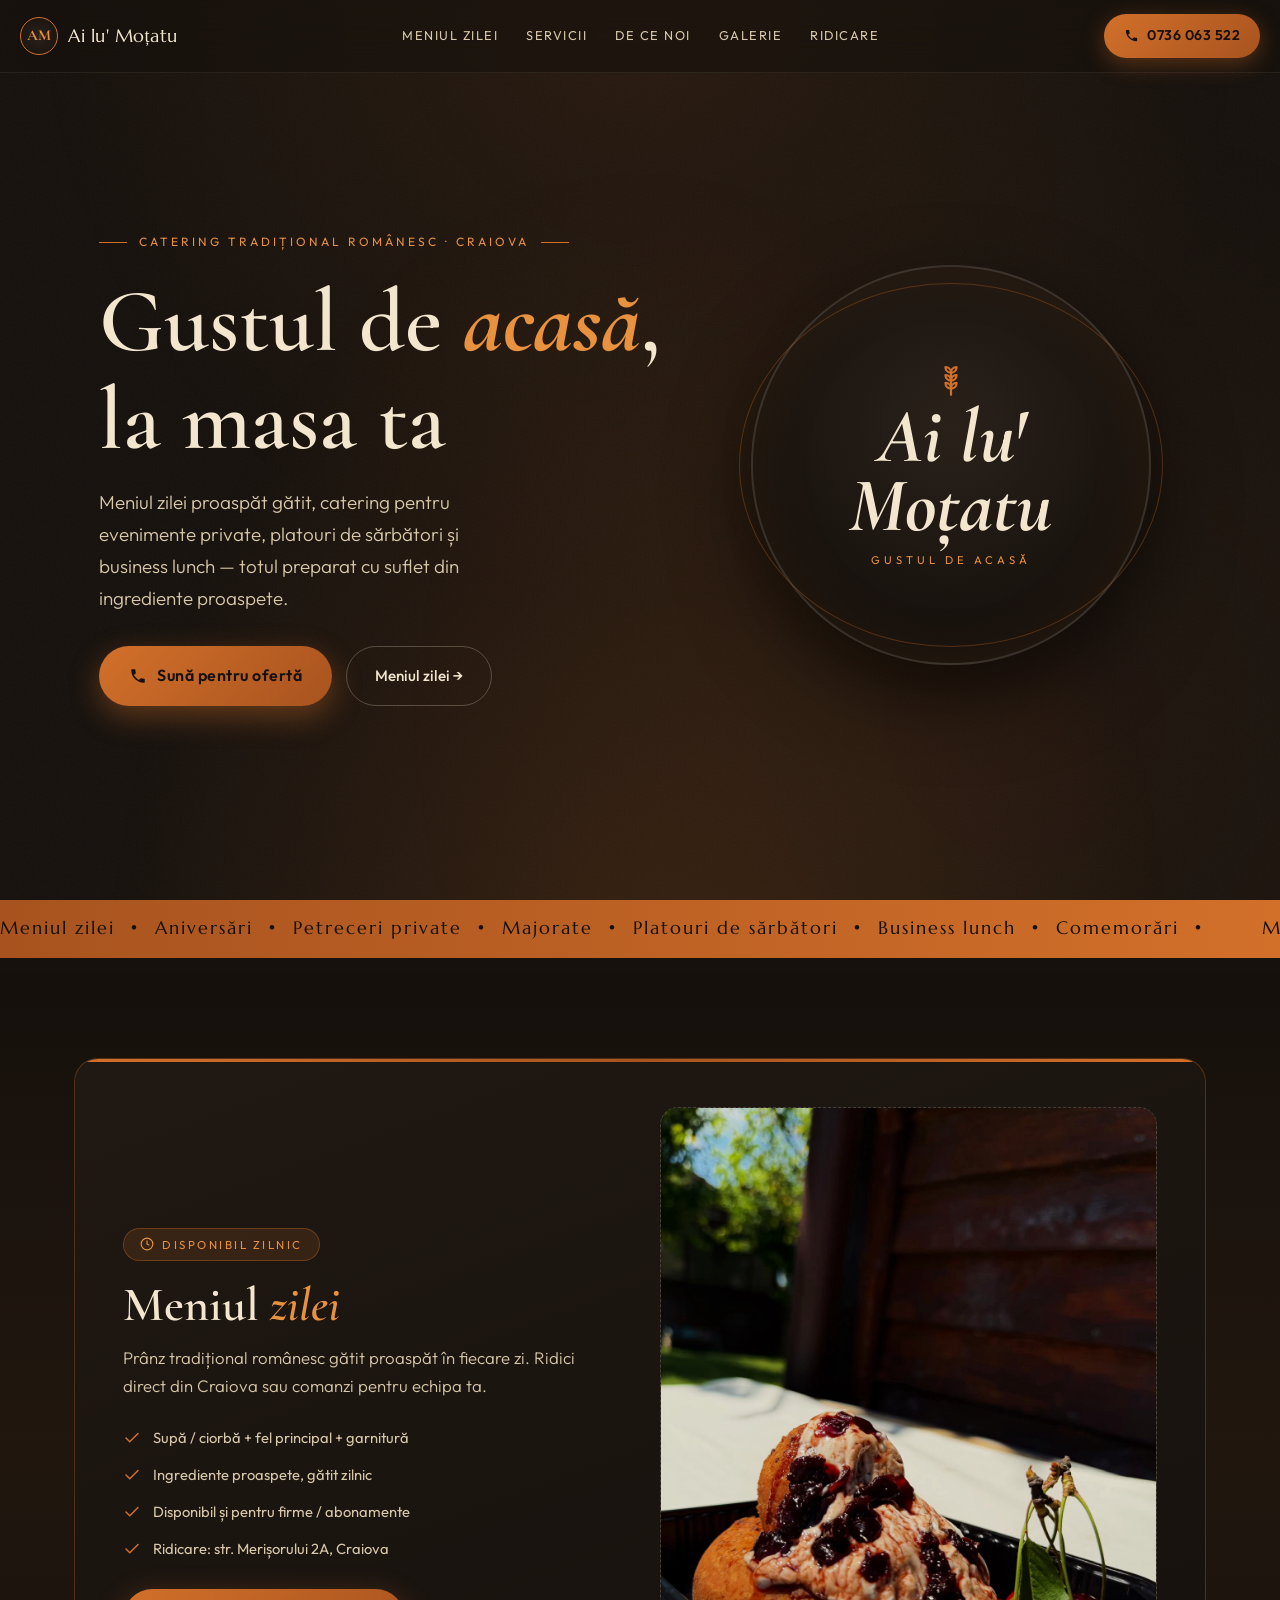
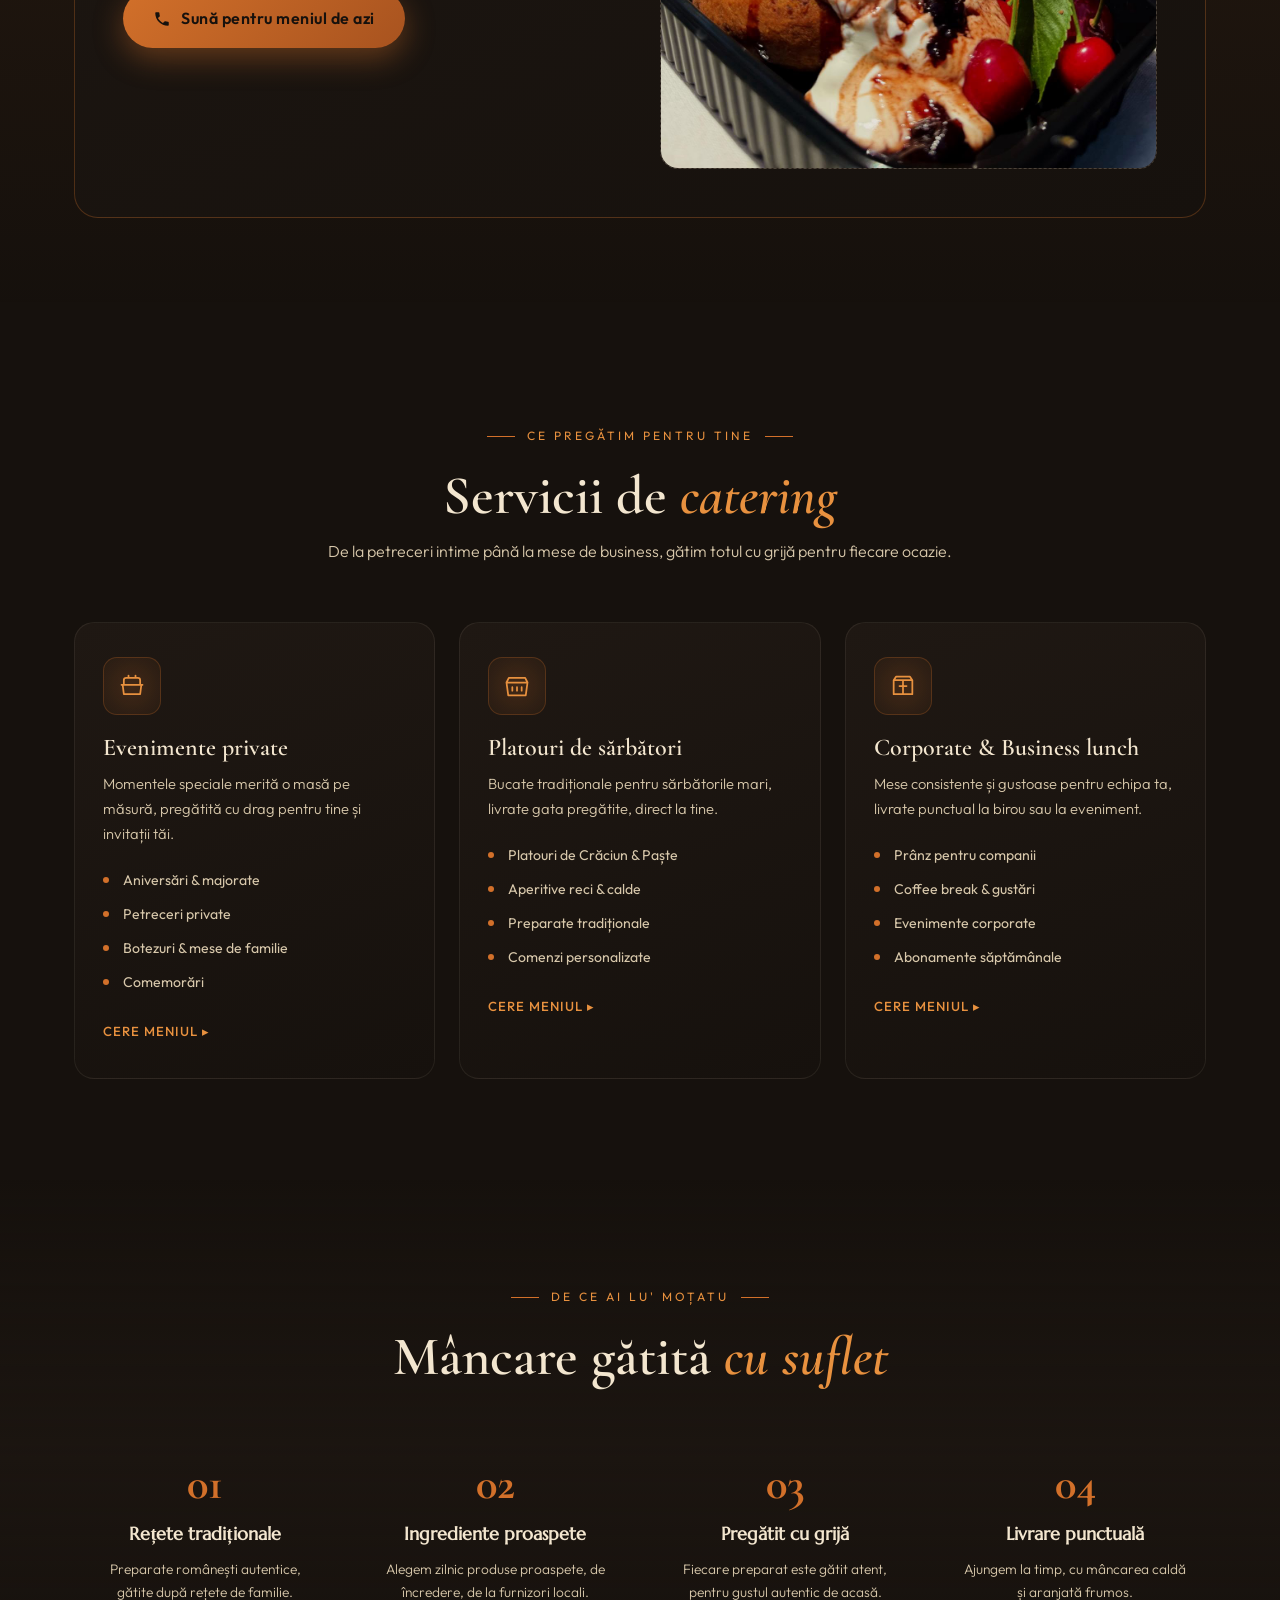
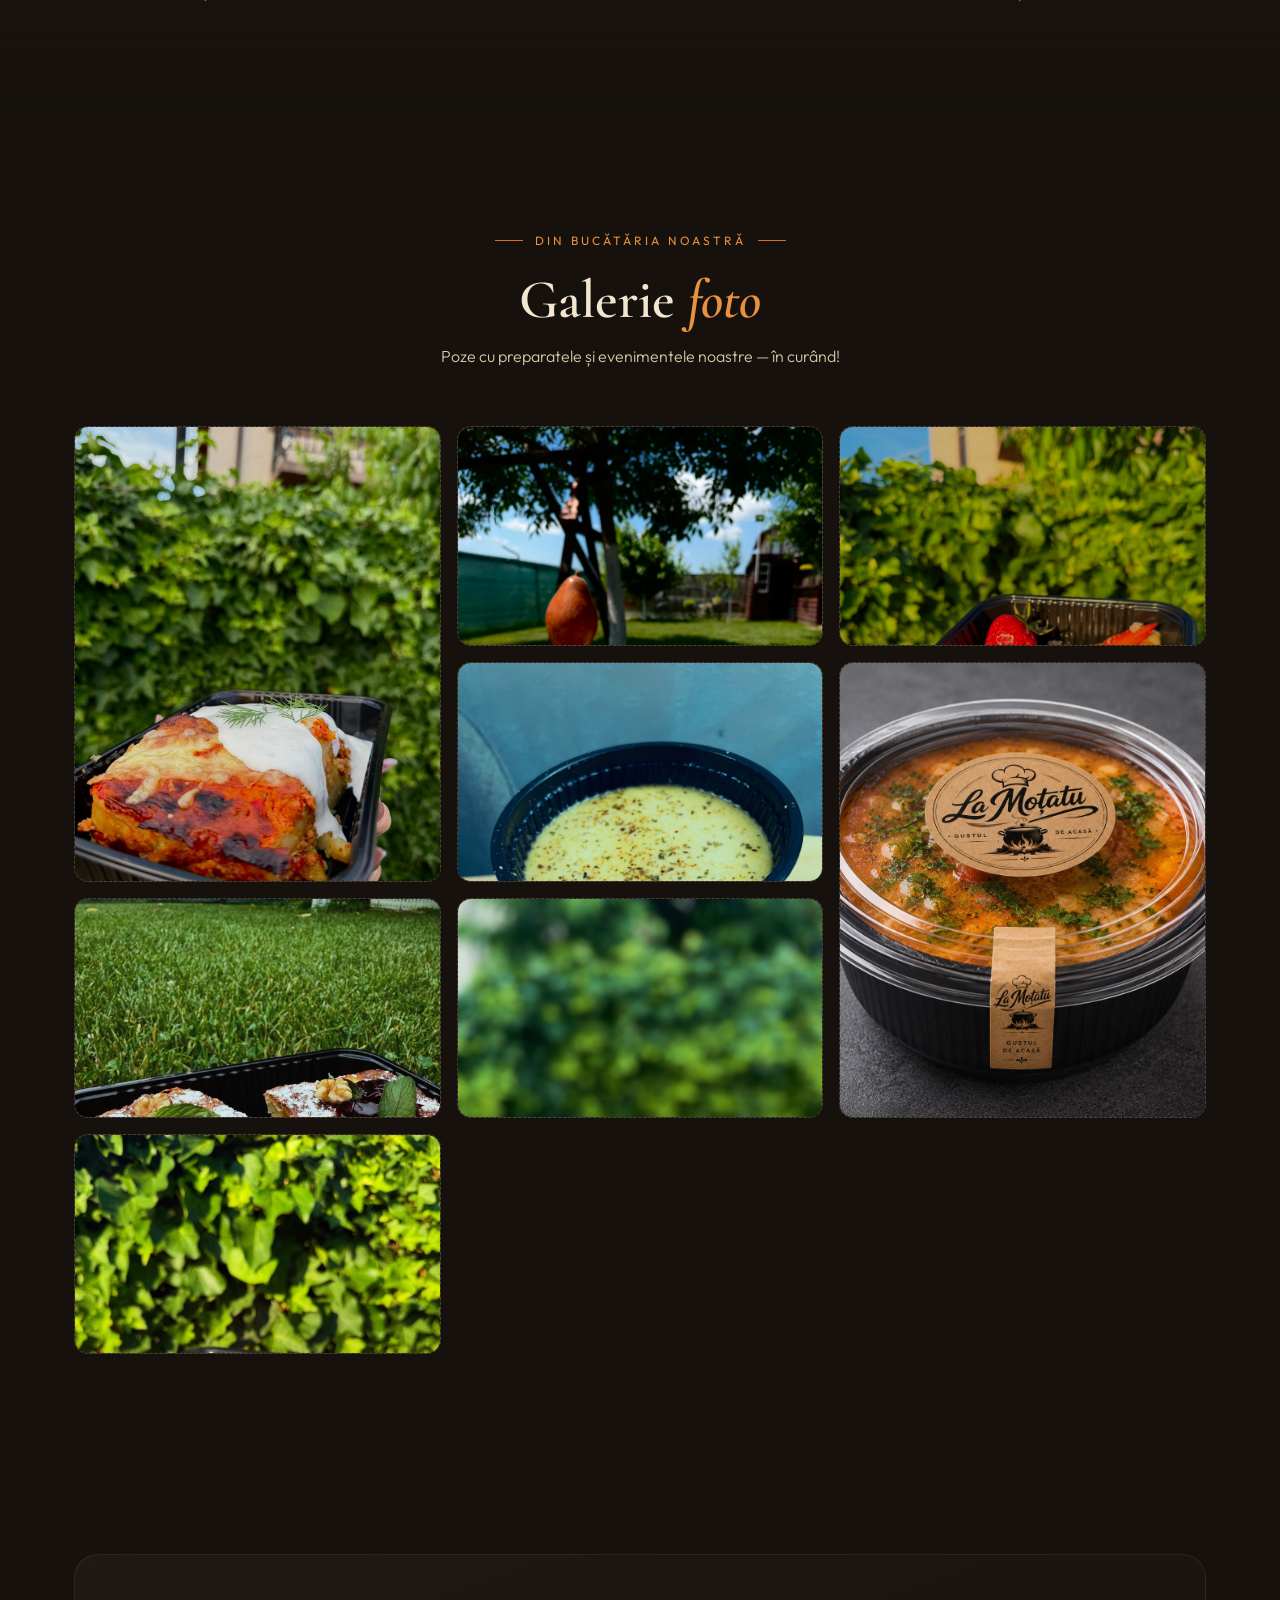
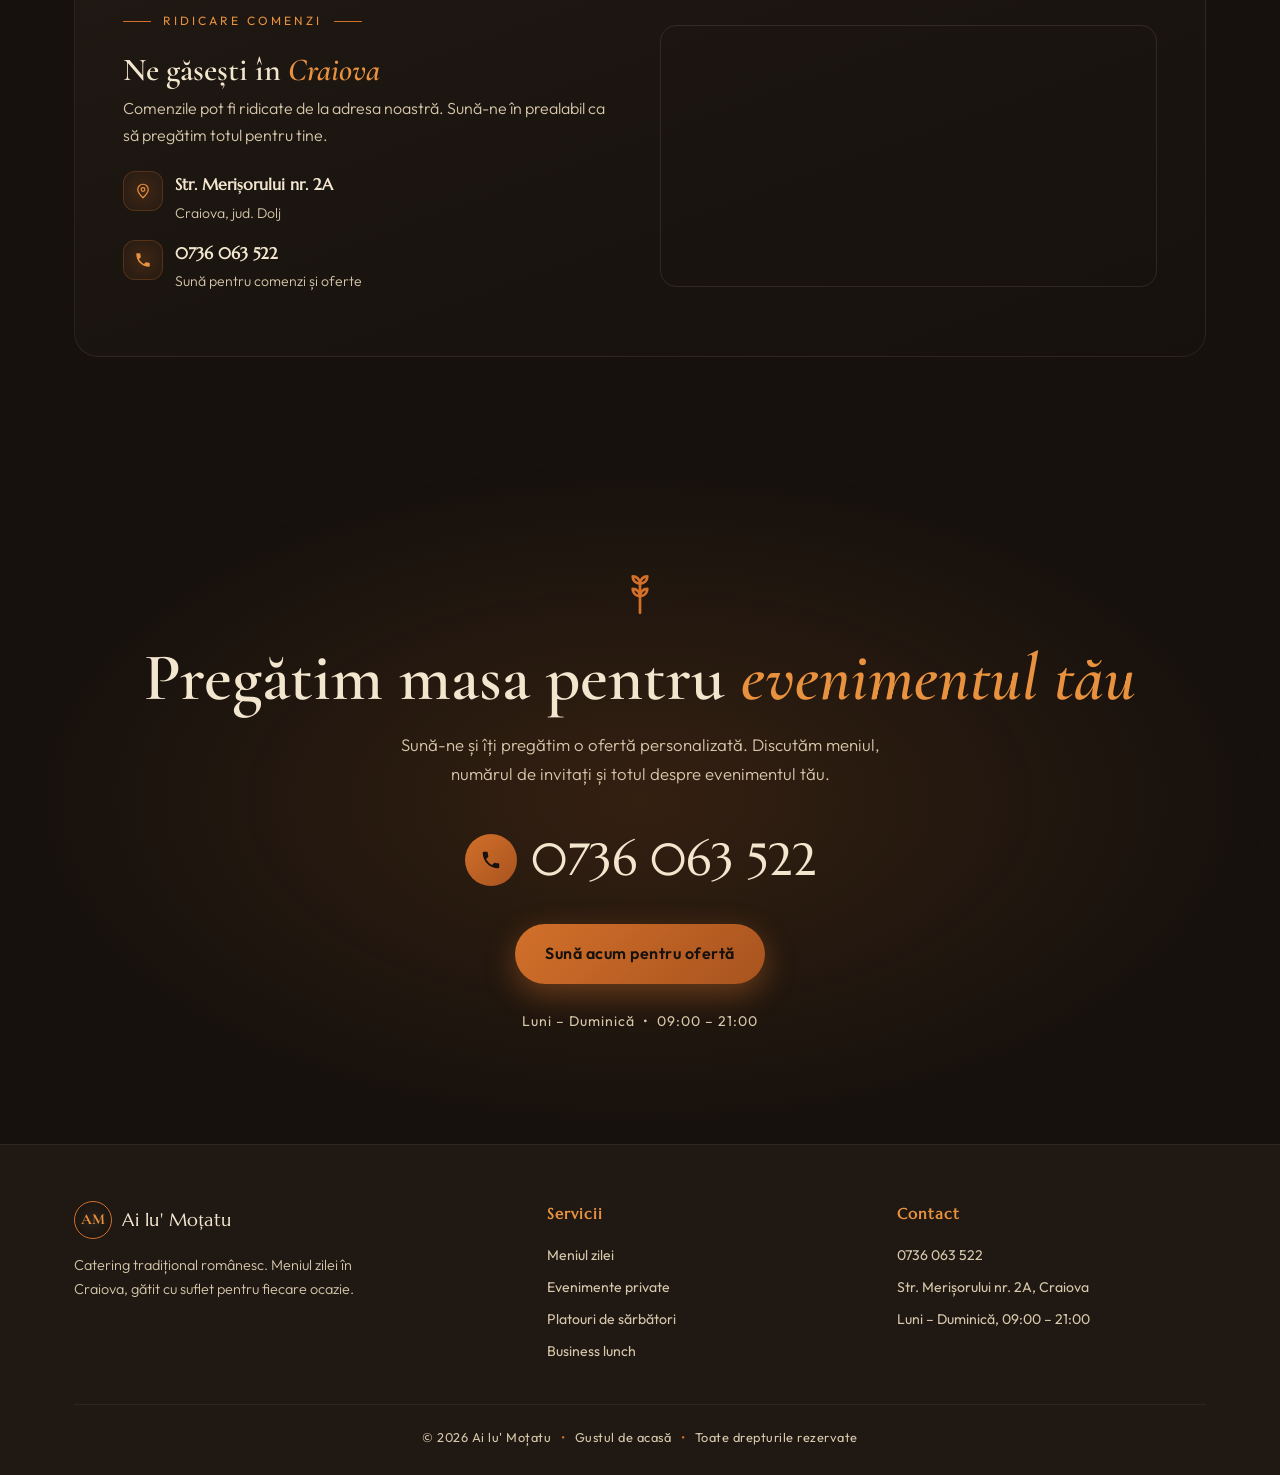
==== commit 9292db70: "Update index.html" ====
--- a/index.html
+++ b/index.html
@@ -530,11 +530,7 @@
         </a>
       </div>
       <div class="meniu-img">
-        <!-- Înlocuiește cu: <img src="poze/meniu-zilei.jpg" alt="Meniul zilei Ai lu Moțatu"> -->
-        <div class="ph">
-          <svg viewBox="0 0 24 24" fill="none" stroke="currentColor" stroke-width="1.5"><rect x="3" y="5" width="18" height="14" rx="2"/><circle cx="9" cy="11" r="2"/><path d="M21 17l-5-5L5 19"/></svg>
-          <p>Fotografie meniu zilei</p>
-        </div>
+        <img src="poze/ciorba-oala-lut.jpg" alt="Meniul zilei Ai lu Moțatu — ciorbă tradițională românească">
       </div>
     </div>
   </div>
@@ -599,12 +595,14 @@
       <p>Poze cu preparatele și evenimentele noastre — în curând!</p>
     </div>
     <div class="gal-grid">
-      <div class="gal-item big reveal"><div><div class="ph-ico"><svg viewBox="0 0 24 24" fill="none" stroke="currentColor" stroke-width="1.5"><rect x="3" y="5" width="18" height="14" rx="2"/><circle cx="9" cy="11" r="2"/><path d="M21 17l-5-5L5 19"/></svg></div><div class="ph-txt">Meniu zilei</div></div></div>
-      <div class="gal-item reveal"><div><div class="ph-ico"><svg viewBox="0 0 24 24" fill="none" stroke="currentColor" stroke-width="1.5"><rect x="3" y="5" width="18" height="14" rx="2"/><circle cx="9" cy="11" r="2"/><path d="M21 17l-5-5L5 19"/></svg></div><div class="ph-txt">Aperitive</div></div></div>
-      <div class="gal-item reveal"><div><div class="ph-ico"><svg viewBox="0 0 24 24" fill="none" stroke="currentColor" stroke-width="1.5"><rect x="3" y="5" width="18" height="14" rx="2"/><circle cx="9" cy="11" r="2"/><path d="M21 17l-5-5L5 19"/></svg></div><div class="ph-txt">Fel principal</div></div></div>
-      <div class="gal-item reveal"><div><div class="ph-ico"><svg viewBox="0 0 24 24" fill="none" stroke="currentColor" stroke-width="1.5"><rect x="3" y="5" width="18" height="14" rx="2"/><circle cx="9" cy="11" r="2"/><path d="M21 17l-5-5L5 19"/></svg></div><div class="ph-txt">Eveniment</div></div></div>
-      <div class="gal-item big reveal"><div><div class="ph-ico"><svg viewBox="0 0 24 24" fill="none" stroke="currentColor" stroke-width="1.5"><rect x="3" y="5" width="18" height="14" rx="2"/><circle cx="9" cy="11" r="2"/><path d="M21 17l-5-5L5 19"/></svg></div><div class="ph-txt">Platou de sărbători</div></div></div>
-      <div class="gal-item reveal"><div><div class="ph-ico"><svg viewBox="0 0 24 24" fill="none" stroke="currentColor" stroke-width="1.5"><rect x="3" y="5" width="18" height="14" rx="2"/><circle cx="9" cy="11" r="2"/><path d="M21 17l-5-5L5 19"/></svg></div><div class="ph-txt">Desert</div></div></div>
+      <div class="gal-item big reveal"><img src="poze/meniu-zilei-branding.jpg" alt="Meniul zilei Ai lu Moțatu — ambalaj cu logo"></div>
+      <div class="gal-item reveal"><img src="poze/ardei-umpluti.jpg" alt="Ardei umpluți cu smântână"></div>
+      <div class="gal-item reveal"><img src="poze/musaca.jpg" alt="Musacă cu smântână"></div>
+      <div class="gal-item reveal"><img src="poze/ciorba-raduteana.jpg" alt="Ciorbă răduțeană"></div>
+      <div class="gal-item big reveal"><img src="poze/meniu-zilei-complet.jpg" alt="Meniu zilei complet — Ai lu Moțatu Craiova"></div>
+      <div class="gal-item reveal"><img src="poze/placinta-visine.jpg" alt="Plăcintă cu vișine și nucă"></div>
+      <div class="gal-item reveal"><img src="poze/profiterol-visine.jpg" alt="Profiterol cu vișine"></div>
+      <div class="gal-item reveal"><img src="poze/clatite-capsuni.jpg" alt="Clătite cu căpșuni"></div>
     </div>
   </div>
 </section>
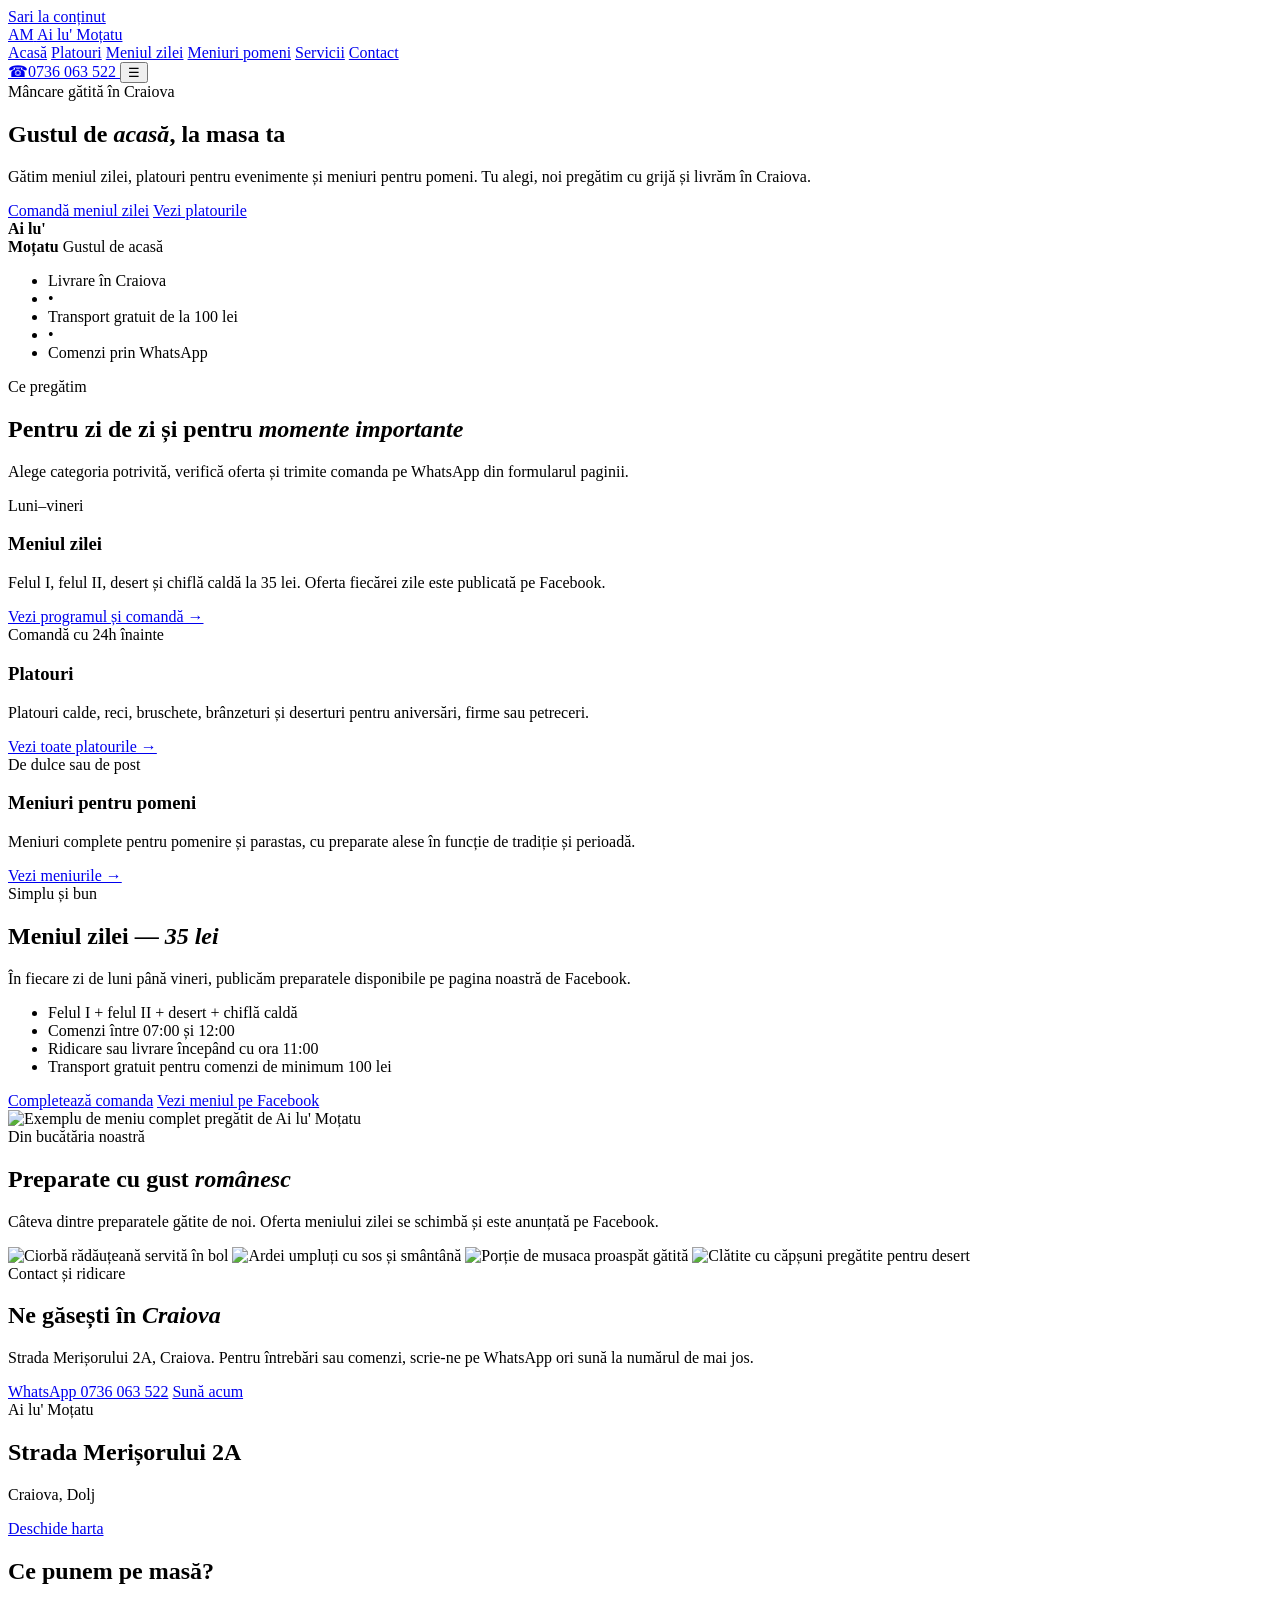
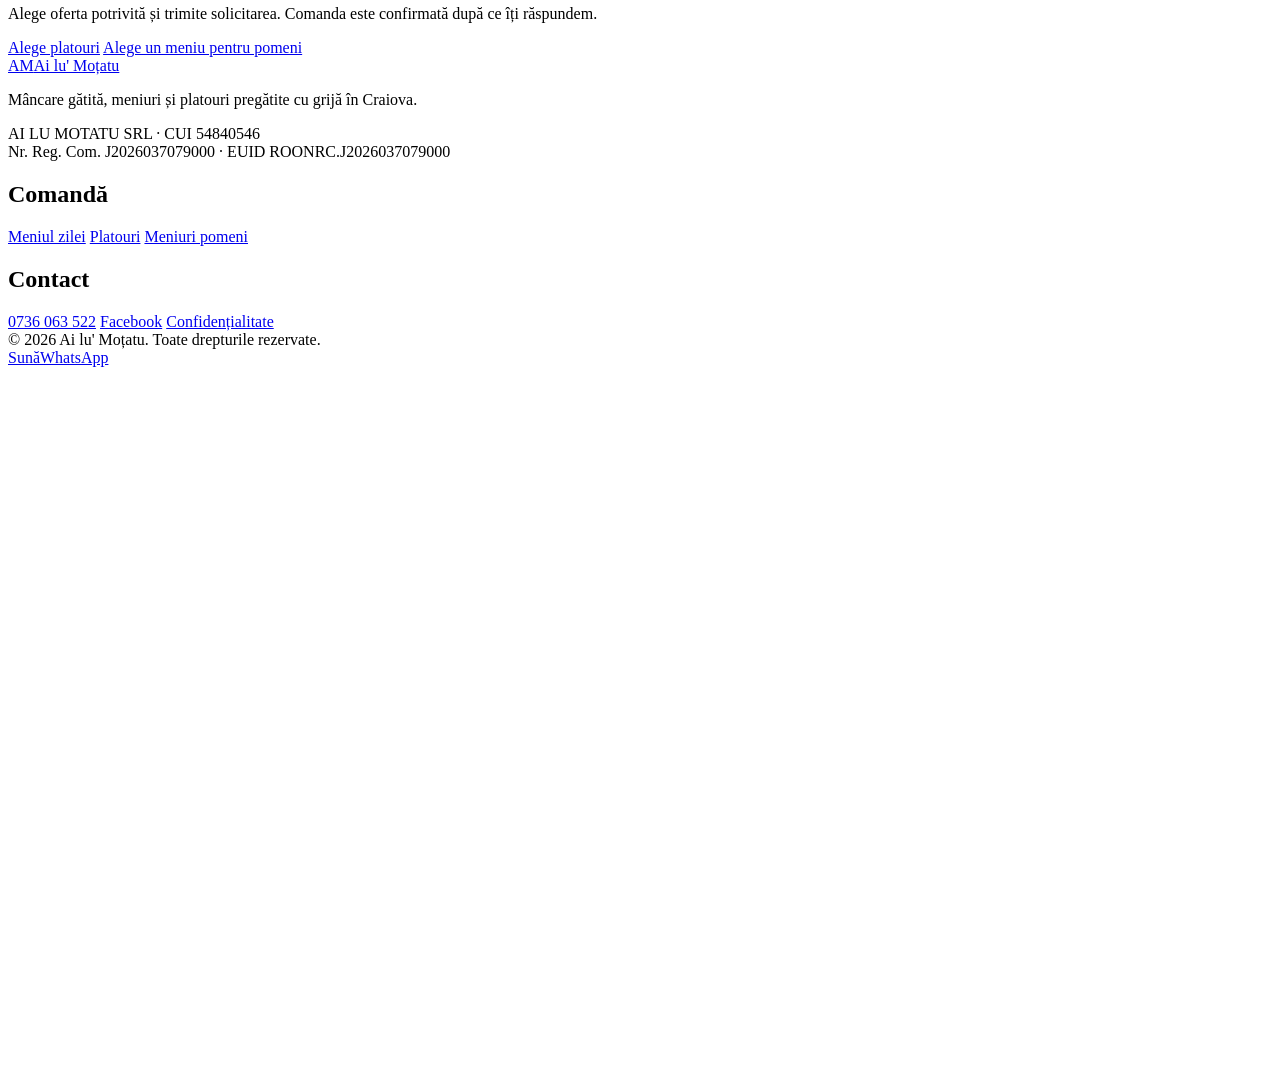
==== commit 792bbad7: "Add files via upload Actualizare completa site Ai lu Motatu" ====
--- a/index.html
+++ b/index.html
@@ -1,713 +1,268 @@
-<!DOCTYPE html>
+<!doctype html>
 <html lang="ro">
 <head>
-<meta charset="UTF-8">
-<meta name="viewport" content="width=device-width, initial-scale=1.0, viewport-fit=cover">
-<meta name="theme-color" content="#16110d">
-<meta name="apple-mobile-web-app-capable" content="yes">
-<meta name="apple-mobile-web-app-status-bar-style" content="black-translucent">
-<meta name="apple-mobile-web-app-title" content="Ai lu' Moțatu">
-<title>Ai lu' Moțatu — Meniul zilei Craiova | Catering tradițional românesc</title>
-<meta name="description" content="Meniul zilei în Craiova — catering tradițional românesc pentru evenimente, aniversări, majorate, platouri de sărbători și business lunch. Str. Merișorului 2A. Sună: 0736 063 522.">
-<meta name="keywords" content="meniul zilei craiova, catering craiova, mancare traditionala craiova, platouri sarbatori craiova, catering evenimente craiova">
-<!-- Open Graph -->
-<meta property="og:title" content="Ai lu' Moțatu — Meniul zilei & Catering Craiova">
-<meta property="og:description" content="Meniul zilei în Craiova, catering pentru evenimente, platouri de sărbători. Gustul de acasă, gătit cu suflet.">
-<meta property="og:type" content="website">
-<meta property="og:url" content="https://ailumotatu.ro">
-<link rel="canonical" href="https://ailumotatu.ro">
-<link rel="preconnect" href="https://fonts.googleapis.com">
-<link rel="preconnect" href="https://fonts.gstatic.com" crossorigin>
-<link href="https://fonts.googleapis.com/css2?family=Cormorant+Garamond:ital,wght@0,400;0,500;0,600;0,700;1,400&family=Marcellus&family=Outfit:wght@300;400;500;600&display=swap" rel="stylesheet">
-<style>
-:root{
-  --negru:#16110d;
-  --negru-2:#1f1813;
-  --negru-3:#2a211a;
-  --crem:#f3e6cf;
-  --crem-soft:#d8c8ab;
-  --foc:#d2702a;
-  --foc-clar:#e8913f;
-  --caramiziu:#a8531f;
-  --safe-top: env(safe-area-inset-top, 0px);
-  --safe-bottom: env(safe-area-inset-bottom, 0px);
-}
-*{margin:0;padding:0;box-sizing:border-box;-webkit-tap-highlight-color:transparent}
-html{scroll-behavior:smooth;-webkit-text-size-adjust:100%}
-body{
-  font-family:'Outfit',sans-serif;
-  background:var(--negru);
-  color:var(--crem);
-  line-height:1.7;
-  overflow-x:hidden;
-  -webkit-font-smoothing:antialiased;
-  -moz-osx-font-smoothing:grayscale;
-}
-h1,h2,h3{font-family:'Cormorant Garamond',serif;font-weight:600;line-height:1.1}
-a{color:inherit;text-decoration:none}
-img{max-width:100%;height:auto;display:block}
-.wrap{max-width:1180px;margin:0 auto;padding:0 24px}
-
-/* ===== Fundal ===== */
-body::before{
-  content:'';position:fixed;inset:0;z-index:0;pointer-events:none;
-  background:
-    radial-gradient(circle at 50% 0%,rgba(210,112,42,.10),transparent 55%),
-    radial-gradient(circle at 80% 80%,rgba(168,83,31,.08),transparent 50%);
-}
-.noise{
-  position:fixed;inset:0;z-index:0;pointer-events:none;opacity:.04;
-  background-image:url("data:image/svg+xml,%3Csvg xmlns='http://www.w3.org/2000/svg' width='120' height='120'%3E%3Cfilter id='n'%3E%3CfeTurbulence type='fractalNoise' baseFrequency='.9' numOctaves='3'/%3E%3C/filter%3E%3Crect width='100%25' height='100%25' filter='url(%23n)'/%3E%3C/svg%3E");
-}
-
-/* ===== HEADER ===== */
-header{
-  position:fixed;top:0;left:0;right:0;z-index:100;
-  display:flex;align-items:center;justify-content:space-between;
-  padding:calc(14px + var(--safe-top)) 20px 14px;
-  background:rgba(22,17,13,.6);
-  backdrop-filter:blur(16px);
-  -webkit-backdrop-filter:blur(16px);
-  border-bottom:1px solid rgba(243,230,207,.08);
-  transition:.4s;
-}
-header.scrolled{background:rgba(22,17,13,.96);padding-top:calc(10px + var(--safe-top));padding-bottom:10px}
-.brand{display:flex;align-items:center;gap:10px;font-family:'Marcellus',serif;font-size:1.15rem;letter-spacing:.5px;z-index:101}
-.brand .mark{
-  width:38px;height:38px;border-radius:50%;flex:none;
-  display:grid;place-items:center;
-  background:radial-gradient(circle,var(--negru-3),var(--negru));
-  border:1.5px solid var(--foc);
-  font-family:'Cormorant Garamond',serif;font-weight:700;font-size:.95rem;color:var(--foc-clar);
-}
-nav.links{display:flex;gap:28px;font-size:.8rem;letter-spacing:1.5px;text-transform:uppercase;color:var(--crem-soft)}
-nav.links a{position:relative;transition:.3s}
-nav.links a:hover{color:var(--foc-clar)}
-nav.links a::after{content:'';position:absolute;left:0;bottom:-6px;width:0;height:1px;background:var(--foc);transition:.3s}
-nav.links a:hover::after{width:100%}
-.header-right{display:flex;align-items:center;gap:14px}
-.btn-tel{
-  display:inline-flex;align-items:center;gap:8px;
-  padding:10px 20px;border-radius:40px;
-  background:linear-gradient(135deg,var(--foc),var(--caramiziu));
-  color:var(--negru);font-weight:600;font-size:.88rem;letter-spacing:.5px;
-  box-shadow:0 6px 22px rgba(210,112,42,.35);
-  transition:.3s;white-space:nowrap;
-}
-.btn-tel:hover{transform:translateY(-2px);box-shadow:0 10px 28px rgba(210,112,42,.5)}
-.btn-tel svg{width:15px;height:15px;flex:none}
-
-/* ===== HAMBURGER ===== */
-.hamburger{
-  display:none;
-  flex-direction:column;justify-content:center;align-items:center;gap:5px;
-  width:44px;height:44px;border-radius:10px;cursor:pointer;
-  background:rgba(243,230,207,.06);border:1px solid rgba(243,230,207,.12);
-  transition:.3s;z-index:101;flex:none;
-}
-.hamburger:hover{background:rgba(210,112,42,.15);border-color:rgba(210,112,42,.3)}
-.hamburger .bar{
-  width:22px;height:2px;border-radius:2px;background:var(--crem);
-  transition:.35s cubic-bezier(.4,0,.2,1);transform-origin:center;
-}
-.hamburger.open .bar:nth-child(1){transform:translateY(7px) rotate(45deg)}
-.hamburger.open .bar:nth-child(2){opacity:0;transform:scaleX(0)}
-.hamburger.open .bar:nth-child(3){transform:translateY(-7px) rotate(-45deg)}
-
-/* ===== DRAWER MOBIL ===== */
-.drawer-overlay{
-  position:fixed;inset:0;z-index:98;
-  background:rgba(0,0,0,.6);backdrop-filter:blur(4px);-webkit-backdrop-filter:blur(4px);
-  opacity:0;pointer-events:none;transition:.35s;
-}
-.drawer-overlay.open{opacity:1;pointer-events:all}
-.drawer{
-  position:fixed;top:0;right:0;bottom:0;z-index:99;
-  width:min(300px,80vw);
-  background:var(--negru-2);
-  border-left:1px solid rgba(243,230,207,.08);
-  transform:translateX(100%);transition:.35s cubic-bezier(.4,0,.2,1);
-  display:flex;flex-direction:column;
-  padding-top:calc(80px + var(--safe-top));
-  padding-bottom:calc(30px + var(--safe-bottom));
-  overflow-y:auto;
-}
-.drawer.open{transform:translateX(0)}
-.drawer-nav{display:flex;flex-direction:column;padding:0 24px;gap:4px;flex:1}
-.drawer-nav a{
-  display:flex;align-items:center;gap:12px;
-  padding:16px 0;
-  font-size:1.05rem;letter-spacing:1px;text-transform:uppercase;
-  color:var(--crem-soft);border-bottom:1px solid rgba(243,230,207,.06);
-  transition:.3s;
-}
-.drawer-nav a:last-child{border-bottom:none}
-.drawer-nav a:hover{color:var(--foc-clar);padding-left:8px}
-.drawer-nav a .d-ico{width:18px;height:18px;color:var(--foc);flex:none}
-.drawer-tel{
-  margin:24px 24px 0;padding:18px;border-radius:16px;text-align:center;
-  background:linear-gradient(135deg,rgba(210,112,42,.15),rgba(168,83,31,.1));
-  border:1px solid rgba(210,112,42,.25);
-}
-.drawer-tel a{display:flex;align-items:center;justify-content:center;gap:10px;font-family:'Marcellus',serif;font-size:1.2rem;color:var(--foc-clar)}
-.drawer-tel .lbl{font-size:.72rem;letter-spacing:2px;text-transform:uppercase;color:var(--crem-soft);margin-top:4px}
-
-/* ===== HERO ===== */
-.hero{
-  position:relative;z-index:1;
-  min-height:100svh;display:flex;align-items:center;
-  padding:calc(90px + var(--safe-top)) 0 60px;
-  background:radial-gradient(ellipse at 50% 120%,rgba(210,112,42,.18),transparent 60%);
-}
-.hero-grid{display:grid;grid-template-columns:1.1fr .9fr;gap:60px;align-items:center}
-.eyebrow{
-  display:inline-flex;align-items:center;gap:12px;
-  font-size:.75rem;letter-spacing:3px;text-transform:uppercase;color:var(--foc-clar);margin-bottom:20px;
-}
-.eyebrow::before,.eyebrow::after{content:'';width:28px;height:1px;background:var(--foc)}
-.hero h1{font-size:clamp(2.8rem,7vw,5.6rem);color:var(--crem);margin-bottom:16px}
-.hero h1 em{font-style:italic;color:var(--foc-clar);font-weight:700}
-.hero .lead{font-size:clamp(1rem,2.5vw,1.18rem);color:var(--crem-soft);max-width:36ch;margin-bottom:32px;font-weight:300}
-.hero-cta{display:flex;gap:14px;flex-wrap:wrap;align-items:center}
-.btn-mare{
-  display:inline-flex;align-items:center;gap:10px;
-  padding:16px 30px;border-radius:48px;font-size:1rem;font-weight:600;letter-spacing:.5px;
-  background:linear-gradient(135deg,var(--foc),var(--caramiziu));
-  color:var(--negru);box-shadow:0 10px 30px rgba(210,112,42,.4);
-  transition:.3s;touch-action:manipulation;
-}
-.btn-mare:hover{transform:translateY(-3px);box-shadow:0 16px 40px rgba(210,112,42,.55)}
-.btn-mare:active{transform:translateY(0);box-shadow:0 6px 20px rgba(210,112,42,.4)}
-.btn-mare svg{width:18px;height:18px;flex:none}
-.btn-ghost{
-  display:inline-flex;align-items:center;gap:10px;
-  padding:16px 28px;border-radius:48px;font-size:.95rem;font-weight:500;
-  border:1.5px solid rgba(243,230,207,.25);color:var(--crem);transition:.3s;
-  touch-action:manipulation;
-}
-.btn-ghost:hover{border-color:var(--foc);color:var(--foc-clar)}
-.btn-ghost:active{background:rgba(210,112,42,.1)}
-
-/* Medalion hero */
-.medalion{position:relative;display:grid;place-items:center}
-.medalion .disc{
-  width:min(400px,78vw);aspect-ratio:1;border-radius:50%;
-  background:radial-gradient(circle at 50% 40%,var(--negru-3),var(--negru) 70%);
-  border:2px solid rgba(243,230,207,.15);
-  display:grid;place-items:center;text-align:center;
-  box-shadow:0 30px 80px rgba(0,0,0,.6),inset 0 0 60px rgba(210,112,42,.10);
-  animation:flutter 6s ease-in-out infinite;
-}
-.medalion .ring{position:absolute;inset:18px;border-radius:50%;border:1px solid rgba(210,112,42,.3)}
-.medalion .inner{display:grid;place-items:center;padding:28px}
-.medalion .mono{font-family:'Cormorant Garamond',serif;font-style:italic;font-weight:700;font-size:clamp(3rem,8vw,4.8rem);color:var(--crem);line-height:.9}
-.medalion .inner h2{font-family:'Marcellus',serif;font-size:clamp(1.3rem,3.5vw,1.9rem);color:var(--crem);letter-spacing:1px;margin-top:6px}
-.medalion .inner .sub{font-size:.7rem;letter-spacing:4px;text-transform:uppercase;color:var(--foc-clar);margin-top:10px}
-.medalion .wheat{margin:0 auto 4px;width:38px;height:38px;color:var(--foc)}
-.glow{position:absolute;inset:0;border-radius:50%;background:radial-gradient(circle,rgba(210,112,42,.22),transparent 60%);filter:blur(40px);z-index:-1;animation:pulse 4s ease-in-out infinite}
-@keyframes flutter{0%,100%{transform:translateY(0)}50%{transform:translateY(-12px)}}
-@keyframes pulse{0%,100%{opacity:.5}50%{opacity:.85}}
-
-/* ===== BANDĂ ===== */
-.banda{
-  position:relative;z-index:1;
-  background:linear-gradient(90deg,var(--caramiziu),var(--foc));
-  color:var(--negru);overflow:hidden;padding:14px 0;
-  font-family:'Marcellus',serif;
-}
-.banda .track{display:flex;gap:50px;white-space:nowrap;animation:scroll 28s linear infinite;font-size:clamp(.9rem,2.5vw,1.1rem);letter-spacing:2px}
-.banda .track span{display:inline-flex;gap:50px;align-items:center}
-@keyframes scroll{to{transform:translateX(-50%)}}
-
-/* ===== Secțiuni ===== */
-section{position:relative;z-index:1}
-.sec-head{text-align:center;max-width:680px;margin:0 auto 56px}
-.sec-head .eyebrow{justify-content:center}
-.sec-head h2{font-size:clamp(2rem,5vw,3.4rem);color:var(--crem)}
-.sec-head h2 em{font-style:italic;color:var(--foc-clar)}
-.sec-head p{color:var(--crem-soft);margin-top:12px;font-weight:300}
-
-/* ===== MENIUL ZILEI ===== */
-.meniu-zilei{padding:100px 0;background:linear-gradient(180deg,transparent,rgba(210,112,42,.06),transparent)}
-.meniu-box{
-  background:linear-gradient(160deg,var(--negru-2),var(--negru));
-  border:1px solid rgba(210,112,42,.3);border-radius:24px;
-  padding:48px;display:grid;grid-template-columns:1fr 1fr;gap:40px;align-items:center;
-  position:relative;overflow:hidden;
-}
-.meniu-box::before{
-  content:'';position:absolute;top:0;left:0;right:0;height:3px;
-  background:linear-gradient(90deg,var(--foc),var(--caramiziu),var(--foc));
-}
-.meniu-info .tag{
-  display:inline-flex;align-items:center;gap:8px;
-  padding:6px 16px;border-radius:30px;margin-bottom:18px;
-  background:rgba(210,112,42,.15);border:1px solid rgba(210,112,42,.35);
-  font-size:.72rem;letter-spacing:2.5px;text-transform:uppercase;color:var(--foc-clar);
-}
-.meniu-info h3{font-size:clamp(2rem,4vw,3rem);color:var(--crem);margin-bottom:12px}
-.meniu-info h3 em{font-style:italic;color:var(--foc-clar)}
-.meniu-info p{color:var(--crem-soft);font-weight:300;margin-bottom:24px;font-size:1.05rem}
-.meniu-features{display:flex;flex-direction:column;gap:12px;margin-bottom:28px}
-.meniu-feat{display:flex;align-items:center;gap:12px;font-size:.92rem;color:var(--crem-soft)}
-.meniu-feat svg{width:18px;height:18px;color:var(--foc);flex:none}
-.meniu-img{border-radius:18px;overflow:hidden;background:linear-gradient(135deg,var(--negru-3),var(--negru-2));border:1px dashed rgba(243,230,207,.18);min-height:280px;display:grid;place-items:center;text-align:center;color:var(--crem-soft)}
-.meniu-img img{width:100%;height:100%;object-fit:cover;min-height:280px}
-.meniu-img .ph{padding:20px}
-.meniu-img .ph svg{width:36px;height:36px;opacity:.4;margin:0 auto 10px}
-.meniu-img .ph p{font-size:.75rem;letter-spacing:2px;text-transform:uppercase}
-
-/* ===== SERVICII ===== */
-.servicii{padding:100px 0}
-.cards{display:grid;grid-template-columns:repeat(3,1fr);gap:24px}
-.card{
-  background:linear-gradient(160deg,var(--negru-2),var(--negru));
-  border:1px solid rgba(243,230,207,.08);
-  border-radius:20px;padding:34px 28px;
-  transition:.4s;position:relative;overflow:hidden;
-}
-.card::before{content:'';position:absolute;top:0;left:0;right:0;height:3px;background:linear-gradient(90deg,var(--foc),transparent);transform:scaleX(0);transform-origin:left;transition:.4s}
-.card:hover{transform:translateY(-8px);border-color:rgba(210,112,42,.4);box-shadow:0 24px 50px rgba(0,0,0,.5)}
-.card:hover::before{transform:scaleX(1)}
-.card .ico{width:58px;height:58px;border-radius:14px;display:grid;place-items:center;margin-bottom:20px;background:radial-gradient(circle,rgba(210,112,42,.2),rgba(210,112,42,.05));border:1px solid rgba(210,112,42,.25);color:var(--foc-clar)}
-.card .ico svg{width:28px;height:28px}
-.card h3{font-size:1.5rem;color:var(--crem);margin-bottom:10px}
-.card p{color:var(--crem-soft);font-size:.92rem;font-weight:300;margin-bottom:18px}
-.card .lista{list-style:none;font-size:.88rem;color:var(--crem-soft)}
-.card .lista li{padding:5px 0 5px 20px;position:relative}
-.card .lista li::before{content:'';position:absolute;left:0;top:13px;width:6px;height:6px;border-radius:50%;background:var(--foc)}
-.card .link{display:inline-flex;align-items:center;gap:8px;margin-top:20px;color:var(--foc-clar);font-size:.82rem;letter-spacing:1px;text-transform:uppercase;font-weight:500;transition:.3s}
-.card .link:hover{gap:14px}
-
-/* ===== DE CE NOI ===== */
-.dece{padding:100px 0;background:linear-gradient(180deg,transparent,rgba(31,24,19,.6),transparent)}
-.dece-grid{display:grid;grid-template-columns:repeat(4,1fr);gap:28px}
-.feat{text-align:center;padding:18px}
-.feat .num{font-family:'Cormorant Garamond',serif;font-size:2.8rem;color:var(--foc);font-weight:700;line-height:1}
-.feat h4{font-family:'Marcellus',serif;font-size:1.15rem;color:var(--crem);margin:12px 0 8px}
-.feat p{font-size:.86rem;color:var(--crem-soft);font-weight:300}
-
-/* ===== GALERIE ===== */
-.galerie{padding:100px 0}
-.gal-grid{display:grid;grid-template-columns:repeat(3,1fr);grid-auto-rows:220px;gap:16px}
-.gal-item{
-  border-radius:14px;overflow:hidden;
-  background:linear-gradient(135deg,var(--negru-3),var(--negru-2));
-  border:1px dashed rgba(243,230,207,.18);
-  display:grid;place-items:center;text-align:center;color:var(--crem-soft);
-  transition:.4s;
-}
-.gal-item:hover{border-color:var(--foc);color:var(--foc-clar)}
-.gal-item.big{grid-row:span 2}
-.gal-item img{width:100%;height:100%;object-fit:cover;display:block}
-.gal-item .ph-ico svg{width:30px;height:30px;opacity:.4;margin:0 auto 8px}
-.gal-item .ph-txt{font-size:.72rem;letter-spacing:2px;text-transform:uppercase;padding:0 10px}
-
-/* ===== RIDICARE ===== */
-.ridicare{padding:100px 0}
-.ridicare-box{
-  background:linear-gradient(160deg,var(--negru-2),var(--negru));
-  border:1px solid rgba(243,230,207,.08);border-radius:24px;
-  padding:48px;display:grid;grid-template-columns:1fr 1fr;gap:40px;align-items:center;
-}
-.ridicare-box .info h3{font-size:2rem;color:var(--crem);margin-bottom:8px}
-.ridicare-box .info h3 em{font-style:italic;color:var(--foc-clar)}
-.ridicare-box .info p{color:var(--crem-soft);font-weight:300;margin-bottom:22px}
-.adresa-line{display:flex;align-items:flex-start;gap:12px;margin-bottom:14px}
-.adresa-line .pin{flex:none;width:40px;height:40px;border-radius:12px;display:grid;place-items:center;background:radial-gradient(circle,rgba(210,112,42,.2),rgba(210,112,42,.05));border:1px solid rgba(210,112,42,.25);color:var(--foc-clar)}
-.adresa-line .pin svg{width:18px;height:18px}
-.adresa-line .txt strong{display:block;font-family:'Marcellus',serif;color:var(--crem);font-size:1rem}
-.adresa-line .txt span{color:var(--crem-soft);font-size:.88rem;font-weight:300}
-.harta{border-radius:16px;overflow:hidden;border:1px solid rgba(243,230,207,.1);min-height:260px}
-.harta iframe{width:100%;height:100%;min-height:260px;border:0;display:block;filter:grayscale(.3) contrast(1.05)}
-
-/* ===== CTA ===== */
-.cta{padding:110px 0;text-align:center;position:relative;overflow:hidden;background:radial-gradient(ellipse at 50% 50%,rgba(210,112,42,.16),transparent 70%)}
-.cta .topmark{width:50px;height:50px;color:var(--foc);margin:0 auto 16px}
-.cta h2{font-size:clamp(2.2rem,6vw,4.2rem);color:var(--crem);margin-bottom:16px}
-.cta h2 em{font-style:italic;color:var(--foc-clar)}
-.cta p{color:var(--crem-soft);max-width:46ch;margin:0 auto 34px;font-weight:300;font-size:1.05rem}
-.tel-display{display:inline-flex;align-items:center;gap:14px;font-family:'Marcellus',serif;font-size:clamp(1.7rem,5vw,2.8rem);color:var(--crem);margin-bottom:26px}
-.tel-display .ico{width:52px;height:52px;border-radius:50%;display:grid;place-items:center;background:linear-gradient(135deg,var(--foc),var(--caramiziu));color:var(--negru);flex:none}
-.tel-display .ico svg{width:22px;height:22px}
-.cta .hours{margin-top:26px;font-size:.88rem;color:var(--crem-soft);letter-spacing:1px}
-
-/* ===== FOOTER ===== */
-footer{
-  position:relative;z-index:1;
-  border-top:1px solid rgba(243,230,207,.08);
-  padding:56px 0 calc(26px + var(--safe-bottom));background:var(--negru-2);
-}
-.foot-grid{display:grid;grid-template-columns:1.4fr 1fr 1fr;gap:40px;margin-bottom:36px}
-.foot-brand .brand{margin-bottom:14px}
-.foot-brand p{color:var(--crem-soft);font-size:.9rem;font-weight:300;max-width:36ch}
-.foot-col h5{font-family:'Marcellus',serif;font-size:.95rem;color:var(--foc-clar);margin-bottom:14px;letter-spacing:1px}
-.foot-col a,.foot-col p{display:block;color:var(--crem-soft);font-size:.88rem;padding:4px 0;transition:.3s}
-.foot-col a:hover{color:var(--foc-clar);padding-left:6px}
-.foot-bottom{text-align:center;padding-top:22px;border-top:1px solid rgba(243,230,207,.06);color:var(--crem-soft);font-size:.8rem;letter-spacing:.5px}
-.foot-bottom .sep{color:var(--foc);margin:0 6px}
-
-/* ===== REVEAL ===== */
-.reveal{opacity:0;transform:translateY(28px);transition:.75s cubic-bezier(.2,.7,.3,1)}
-.reveal.in{opacity:1;transform:none}
-
-/* ===== RESPONSIVE ===== */
-@media(max-width:960px){
-  nav.links{display:none}
-  .hamburger{display:flex}
-  .btn-tel .lbl{display:none}
-  .btn-tel{padding:10px 14px}
-  .cards{grid-template-columns:1fr}
-  .dece-grid{grid-template-columns:repeat(2,1fr)}
-  .meniu-box,.ridicare-box{grid-template-columns:1fr}
-  .meniu-img{min-height:200px}
-  .foot-grid{grid-template-columns:1fr}
-}
-@media(max-width:700px){
-  .hero-grid{grid-template-columns:1fr;text-align:center}
-  .hero .eyebrow,.hero-cta{justify-content:center}
-  .hero .lead{margin-left:auto;margin-right:auto}
-  .medalion{order:-1;margin-bottom:20px}
-  .gal-grid{grid-template-columns:repeat(2,1fr);grid-auto-rows:160px}
-  .gal-item.big{grid-row:span 1}
-  .wrap{padding:0 16px}
-  .meniu-box,.ridicare-box{padding:28px 20px}
-  .servicii,.meniu-zilei,.dece,.galerie,.ridicare,.cta{padding:72px 0}
-}
-@media(max-width:420px){
-  .gal-grid{grid-template-columns:1fr;grid-auto-rows:200px}
-  .dece-grid{grid-template-columns:1fr}
-  .hero-cta{flex-direction:column;align-items:center}
-  .btn-mare,.btn-ghost{width:100%;justify-content:center}
-}
-/* Touch hover fix */
-@media(hover:none){
-  .card:hover{transform:none;box-shadow:none}
-  .btn-mare:hover{transform:none}
-}
-</style>
+  <meta charset="utf-8">
+  <meta name="viewport" content="width=device-width, initial-scale=1, viewport-fit=cover">
+  <title>Catering Craiova și meniul zilei | Ai lu' Moțatu</title>
+  <meta name="description" content="Mâncare gătită, meniul zilei, platouri pentru evenimente și meniuri pentru pomeni, cu livrare în Craiova. Comandă la Ai lu' Moțatu.">
+  <link rel="canonical" href="https://ailumotatu.ro/">
+  <meta property="og:type" content="website">
+  <meta property="og:locale" content="ro_RO">
+  <meta property="og:site_name" content="Ai lu' Moțatu">
+  <meta property="og:title" content="Ai lu' Moțatu — gustul de acasă, în Craiova">
+  <meta property="og:description" content="Meniul zilei, platouri și meniuri pentru pomeni, pregătite cu grijă și livrate în Craiova.">
+  <meta property="og:url" content="https://ailumotatu.ro/">
+  <meta property="og:image" content="https://ailumotatu.ro/og.png">
+  <meta property="og:image:width" content="1200">
+  <meta property="og:image:height" content="630">
+  <meta name="twitter:card" content="summary_large_image">
+  <meta name="twitter:title" content="Ai lu' Moțatu — catering în Craiova">
+  <meta name="twitter:description" content="Meniul zilei, platouri și meniuri pentru pomeni, cu livrare în Craiova.">
+  <meta name="twitter:image" content="https://ailumotatu.ro/og.png">
+  <meta name="theme-color" content="#16110d">
+  <meta name="mobile-web-app-capable" content="yes">
+  <meta name="apple-mobile-web-app-capable" content="yes">
+  <meta name="apple-mobile-web-app-status-bar-style" content="black-translucent">
+  <meta name="apple-mobile-web-app-title" content="Ai lu' Moțatu">
+  <meta name="format-detection" content="telephone=no">
+  <link rel="manifest" href="/site.webmanifest">
+  <link rel="icon" href="/favicon.png" type="image/png" sizes="64x64">
+  <link rel="icon" href="/icons/icon-192.png" type="image/png" sizes="192x192">
+  <link rel="apple-touch-icon" href="/apple-touch-icon.png">
+  <link rel="stylesheet" href="/assets/styles.css">
+  <meta http-equiv="Content-Security-Policy" content="default-src 'self'; img-src 'self' data: https://*.google-analytics.com https://www.googletagmanager.com; style-src 'self'; script-src 'self' 'unsafe-inline' https://www.googletagmanager.com; connect-src 'self' https://*.google-analytics.com https://*.analytics.google.com https://www.googletagmanager.com; object-src 'none'; base-uri 'self'; frame-src 'none'; upgrade-insecure-requests">
+  <script type="application/ld+json">
+  {
+    "@context": "https://schema.org",
+    "@type": ["FoodEstablishment", "LocalBusiness"],
+    "name": "Ai lu' Moțatu",
+    "legalName": "AI LU MOTATU SRL",
+    "taxID": "54840546",
+    "foundingDate": "2026-06-05",
+    "identifier": [
+      {"@type": "PropertyValue", "propertyID": "Nr. Reg. Com.", "value": "J2026037079000"},
+      {"@type": "PropertyValue", "propertyID": "EUID", "value": "ROONRC.J2026037079000"}
+    ],
+    "url": "https://ailumotatu.ro/",
+    "telephone": "+40 736 063 522",
+    "image": "https://ailumotatu.ro/og.png",
+    "address": {
+      "@type": "PostalAddress",
+      "streetAddress": "Strada Merișorului 2A",
+      "addressLocality": "Craiova",
+      "addressCountry": "RO"
+    },
+    "areaServed": {"@type": "City", "name": "Craiova"},
+    "sameAs": ["https://www.facebook.com/profile.php?id=61590221382159"],
+    "hasMenu": [
+      "https://ailumotatu.ro/meniul-zilei/",
+      "https://ailumotatu.ro/platouri/",
+      "https://ailumotatu.ro/meniuri-pomeni/"
+    ]
+  }
+  </script>
 </head>
 <body>
-<div class="noise"></div>
-
-<!-- ===== OVERLAY + DRAWER ===== -->
-<div class="drawer-overlay" id="overlay" onclick="closeDrawer()"></div>
-<div class="drawer" id="drawer">
-  <nav class="drawer-nav">
-    <a href="#meniu-zilei" onclick="closeDrawer()">
-      <svg class="d-ico" viewBox="0 0 24 24" fill="none" stroke="currentColor" stroke-width="1.6" stroke-linecap="round" stroke-linejoin="round"><path d="M3 11h18M5 11V7a2 2 0 012-2h10a2 2 0 012 2v4M4 11l1 8h14l1-8"/></svg>
-      Meniul zilei
-    </a>
-    <a href="#servicii" onclick="closeDrawer()">
-      <svg class="d-ico" viewBox="0 0 24 24" fill="none" stroke="currentColor" stroke-width="1.6" stroke-linecap="round" stroke-linejoin="round"><rect x="3" y="3" width="18" height="18" rx="3"/><path d="M9 9h6M9 12h6M9 15h4"/></svg>
-      Servicii
-    </a>
-    <a href="#dece" onclick="closeDrawer()">
-      <svg class="d-ico" viewBox="0 0 24 24" fill="none" stroke="currentColor" stroke-width="1.6" stroke-linecap="round" stroke-linejoin="round"><path d="M12 2l3.09 6.26L22 9.27l-5 4.87 1.18 6.88L12 17.77l-6.18 3.25L7 14.14 2 9.27l6.91-1.01L12 2z"/></svg>
-      De ce noi
-    </a>
-    <a href="#galerie" onclick="closeDrawer()">
-      <svg class="d-ico" viewBox="0 0 24 24" fill="none" stroke="currentColor" stroke-width="1.6" stroke-linecap="round" stroke-linejoin="round"><rect x="3" y="5" width="18" height="14" rx="2"/><circle cx="9" cy="11" r="2"/><path d="M21 17l-5-5L5 19"/></svg>
-      Galerie
-    </a>
-    <a href="#ridicare" onclick="closeDrawer()">
-      <svg class="d-ico" viewBox="0 0 24 24" fill="none" stroke="currentColor" stroke-width="1.6" stroke-linecap="round" stroke-linejoin="round"><path d="M12 21s-7-6.5-7-11a7 7 0 0114 0c0 4.5-7 11-7 11z"/><circle cx="12" cy="10" r="2.5"/></svg>
-      Ridicare
-    </a>
-    <a href="#contact" onclick="closeDrawer()">
-      <svg class="d-ico" viewBox="0 0 24 24" fill="currentColor"><path d="M6.6 10.8c1.4 2.8 3.8 5.1 6.6 6.6l2.2-2.2c.3-.3.7-.4 1-.2 1.1.4 2.3.6 3.6.6.6 0 1 .4 1 1V20c0 .6-.4 1-1 1C10.6 21 3 13.4 3 4c0-.6.4-1 1-1h3.5c.6 0 1 .4 1 1 0 1.2.2 2.4.6 3.6.1.4 0 .7-.2 1L6.6 10.8z"/></svg>
-      Contact
-    </a>
-  </nav>
-  <div class="drawer-tel">
-    <a href="tel:0736063522">
-      <svg width="20" height="20" viewBox="0 0 24 24" fill="currentColor"><path d="M6.6 10.8c1.4 2.8 3.8 5.1 6.6 6.6l2.2-2.2c.3-.3.7-.4 1-.2 1.1.4 2.3.6 3.6.6.6 0 1 .4 1 1V20c0 .6-.4 1-1 1C10.6 21 3 13.4 3 4c0-.6.4-1 1-1h3.5c.6 0 1 .4 1 1 0 1.2.2 2.4.6 3.6.1.4 0 .7-.2 1L6.6 10.8z"/></svg>
-      0736 063 522
-    </a>
-    <div class="lbl">Sună pentru ofertă</div>
-  </div>
-</div>
-
-<!-- ===== HEADER ===== -->
-<header id="header">
-  <a href="#" class="brand"><span class="mark">AM</span> Ai lu' Moțatu</a>
-  <nav class="links">
-    <a href="#meniu-zilei">Meniul zilei</a>
-    <a href="#servicii">Servicii</a>
-    <a href="#dece">De ce noi</a>
-    <a href="#galerie">Galerie</a>
-    <a href="#ridicare">Ridicare</a>
-  </nav>
-  <div class="header-right">
-    <a href="tel:0736063522" class="btn-tel">
-      <svg viewBox="0 0 24 24" fill="currentColor"><path d="M6.6 10.8c1.4 2.8 3.8 5.1 6.6 6.6l2.2-2.2c.3-.3.7-.4 1-.2 1.1.4 2.3.6 3.6.6.6 0 1 .4 1 1V20c0 .6-.4 1-1 1C10.6 21 3 13.4 3 4c0-.6.4-1 1-1h3.5c.6 0 1 .4 1 1 0 1.2.2 2.4.6 3.6.1.4 0 .7-.2 1L6.6 10.8z"/></svg>
-      <span class="lbl">0736 063 522</span>
-    </a>
-    <div class="hamburger" id="hamburger" onclick="toggleDrawer()" role="button" aria-label="Meniu" aria-expanded="false">
-      <div class="bar"></div>
-      <div class="bar"></div>
-      <div class="bar"></div>
+  <a class="skip-link" href="#continut">Sari la conținut</a>
+  <header class="site-header">
+    <div class="container header-inner">
+      <a class="brand" href="/" aria-label="Ai lu' Moțatu — pagina principală">
+        <span class="brand-mark" aria-hidden="true">AM</span>
+        <span>Ai lu' Moțatu</span>
+      </a>
+      <nav class="desktop-nav" aria-label="Navigare principală">
+        <a href="/" aria-current="page">Acasă</a>
+        <a href="/platouri/">Platouri</a>
+        <a href="/meniul-zilei/">Meniul zilei</a>
+        <a href="/meniuri-pomeni/">Meniuri pomeni</a>
+        <a href="#servicii">Servicii</a>
+        <a href="#contact">Contact</a>
+      </nav>
+      <div class="header-actions">
+        <a class="phone-link" href="tel:+40736063522" aria-label="Sună la 0736 063 522">
+          <span aria-hidden="true">☎</span><span class="phone-label">0736 063 522</span>
+        </a>
+        <button class="nav-toggle" type="button" aria-expanded="false" aria-controls="meniu-mobil" aria-label="Deschide meniul" data-nav-toggle>☰</button>
+      </div>
     </div>
-  </div>
-</header>
-
-<!-- ===== HERO ===== -->
-<section class="hero">
-  <div class="wrap hero-grid">
-    <div class="hero-text">
-      <span class="eyebrow reveal">Catering tradițional românesc · Craiova</span>
-      <h1 class="reveal">Gustul de <em>acasă</em>,<br>la masa ta</h1>
-      <p class="lead reveal">Meniul zilei proaspăt gătit, catering pentru evenimente private, platouri de sărbători și business lunch — totul preparat cu suflet din ingrediente proaspete.</p>
-      <div class="hero-cta reveal">
-        <a href="tel:0736063522" class="btn-mare">
-          <svg viewBox="0 0 24 24" fill="currentColor"><path d="M6.6 10.8c1.4 2.8 3.8 5.1 6.6 6.6l2.2-2.2c.3-.3.7-.4 1-.2 1.1.4 2.3.6 3.6.6.6 0 1 .4 1 1V20c0 .6-.4 1-1 1C10.6 21 3 13.4 3 4c0-.6.4-1 1-1h3.5c.6 0 1 .4 1 1 0 1.2.2 2.4.6 3.6.1.4 0 .7-.2 1L6.6 10.8z"/></svg>
-          Sună pentru ofertă
-        </a>
-        <a href="#meniu-zilei" class="btn-ghost">Meniul zilei →</a>
-      </div>
+    <div class="mobile-menu" id="meniu-mobil" data-mobile-menu hidden>
+      <nav aria-label="Navigare pe mobil">
+        <a href="/" aria-current="page">Acasă</a>
+        <a href="/platouri/">Platouri</a>
+        <a href="/meniul-zilei/">Meniul zilei</a>
+        <a href="/meniuri-pomeni/">Meniuri pomeni</a>
+        <a href="#servicii">Servicii</a>
+        <a href="#contact">Contact</a>
+      </nav>
     </div>
-    <div class="medalion reveal">
-      <div class="glow"></div>
-      <div class="disc">
-        <div class="ring"></div>
-        <div class="inner">
-          <svg class="wheat" viewBox="0 0 24 24" fill="none" stroke="currentColor" stroke-width="1.4" stroke-linecap="round" stroke-linejoin="round">
-            <path d="M12 22V8"/><path d="M12 8c0-2 1.5-3.5 3.5-3.5C15.5 6.5 14 8 12 8z"/>
-            <path d="M12 8c0-2-1.5-3.5-3.5-3.5C8.5 6.5 10 8 12 8z"/>
-            <path d="M12 13c0-2 1.5-3.5 3.5-3.5C15.5 11.5 14 13 12 13z"/>
-            <path d="M12 13c0-2-1.5-3.5-3.5-3.5C8.5 11.5 10 13 12 13z"/>
-            <path d="M12 18c0-2 1.5-3.5 3.5-3.5C15.5 16.5 14 18 12 18z"/>
-            <path d="M12 18c0-2-1.5-3.5-3.5-3.5C8.5 16.5 10 18 12 18z"/>
-          </svg>
-          <div class="mono">Ai lu'<br>Moțatu</div>
-          <div class="sub">Gustul de acasă</div>
-        </div>
-      </div>
+  </header>
+
+  <main id="continut">
+    <section class="hero">
+      <div class="container hero-grid">
+        <div>
+          <span class="eyebrow">Mâncare gătită în Craiova</span>
+          <h1>Gustul de <em>acasă</em>, la masa ta</h1>
+          <p class="hero-copy">Gătim meniul zilei, platouri pentru evenimente și meniuri pentru pomeni. Tu alegi, noi pregătim cu grijă și livrăm în Craiova.</p>
+          <div class="button-row">
+            <a class="button button-primary" href="/meniul-zilei/">Comandă meniul zilei</a>
+            <a class="button button-secondary" href="/platouri/">Vezi platourile</a>
+          </div>
+        </div>
+        <div class="hero-badge" aria-label="Ai lu' Moțatu — Gustul de acasă">
+          <strong>Ai lu'<br>Moțatu</strong>
+          <span>Gustul de acasă</span>
+        </div>
+      </div>
+    </section>
+
+    <aside class="trust-strip" aria-label="Informații importante">
+      <div class="container">
+        <ul class="trust-list">
+          <li>Livrare în Craiova</li>
+          <li aria-hidden="true">•</li>
+          <li>Transport gratuit de la 100 lei</li>
+          <li aria-hidden="true">•</li>
+          <li>Comenzi prin WhatsApp</li>
+        </ul>
+      </div>
+    </aside>
+
+    <section class="section" id="servicii">
+      <div class="container">
+        <div class="section-heading">
+          <span class="eyebrow">Ce pregătim</span>
+          <h2 class="section-title">Pentru zi de zi și pentru <em>momente importante</em></h2>
+          <p>Alege categoria potrivită, verifică oferta și trimite comanda pe WhatsApp din formularul paginii.</p>
+        </div>
+        <div class="card-grid">
+          <article class="card">
+            <span class="card-tag">Luni–vineri</span>
+            <h3>Meniul zilei</h3>
+            <p>Felul I, felul II, desert și chiflă caldă la 35 lei. Oferta fiecărei zile este publicată pe Facebook.</p>
+            <a class="text-link" href="/meniul-zilei/">Vezi programul și comandă →</a>
+          </article>
+          <article class="card">
+            <span class="card-tag">Comandă cu 24h înainte</span>
+            <h3>Platouri</h3>
+            <p>Platouri calde, reci, bruschete, brânzeturi și deserturi pentru aniversări, firme sau petreceri.</p>
+            <a class="text-link" href="/platouri/">Vezi toate platourile →</a>
+          </article>
+          <article class="card">
+            <span class="card-tag">De dulce sau de post</span>
+            <h3>Meniuri pentru pomeni</h3>
+            <p>Meniuri complete pentru pomenire și parastas, cu preparate alese în funcție de tradiție și perioadă.</p>
+            <a class="text-link" href="/meniuri-pomeni/">Vezi meniurile →</a>
+          </article>
+        </div>
+      </div>
+    </section>
+
+    <section class="section section-alt">
+      <div class="container menu-feature">
+        <div class="info-panel">
+          <span class="eyebrow">Simplu și bun</span>
+          <h2>Meniul zilei — <em>35 lei</em></h2>
+          <p>În fiecare zi de luni până vineri, publicăm preparatele disponibile pe pagina noastră de Facebook.</p>
+          <ul class="feature-list">
+            <li>Felul I + felul II + desert + chiflă caldă</li>
+            <li>Comenzi între 07:00 și 12:00</li>
+            <li>Ridicare sau livrare începând cu ora 11:00</li>
+            <li>Transport gratuit pentru comenzi de minimum 100 lei</li>
+          </ul>
+          <div class="button-row">
+            <a class="button button-primary" href="/meniul-zilei/">Completează comanda</a>
+            <a class="button button-secondary" href="https://www.facebook.com/profile.php?id=61590221382159" target="_blank" rel="noopener noreferrer">Vezi meniul pe Facebook</a>
+          </div>
+        </div>
+        <div class="image-frame">
+          <img src="/poze/meniu-zilei-complet.webp" alt="Exemplu de meniu complet pregătit de Ai lu' Moțatu" width="900" height="675" loading="lazy" decoding="async">
+        </div>
+      </div>
+    </section>
+
+    <section class="section" aria-labelledby="galerie-titlu">
+      <div class="container">
+        <div class="section-heading">
+          <span class="eyebrow">Din bucătăria noastră</span>
+          <h2 class="section-title" id="galerie-titlu">Preparate cu gust <em>românesc</em></h2>
+          <p>Câteva dintre preparatele gătite de noi. Oferta meniului zilei se schimbă și este anunțată pe Facebook.</p>
+        </div>
+        <div class="gallery-grid">
+          <img src="/poze/ciorba-raduteana.webp" alt="Ciorbă rădăuțeană servită în bol" width="700" height="700" loading="lazy" decoding="async">
+          <img src="/poze/ardei-umpluti.webp" alt="Ardei umpluți cu sos și smântână" width="700" height="700" loading="lazy" decoding="async">
+          <img src="/poze/musaca.webp" alt="Porție de musaca proaspăt gătită" width="700" height="700" loading="lazy" decoding="async">
+          <img src="/poze/clatite-capsuni.webp" alt="Clătite cu căpșuni pregătite pentru desert" width="700" height="700" loading="lazy" decoding="async">
+        </div>
+      </div>
+    </section>
+
+    <section class="section section-alt" id="contact">
+      <div class="container location-grid">
+        <div class="info-panel">
+          <span class="eyebrow">Contact și ridicare</span>
+          <h2>Ne găsești în <em>Craiova</em></h2>
+          <p>Strada Merișorului 2A, Craiova. Pentru întrebări sau comenzi, scrie-ne pe WhatsApp ori sună la numărul de mai jos.</p>
+          <div class="location-actions">
+            <a class="button button-whatsapp" href="https://wa.me/40736063522" target="_blank" rel="noopener noreferrer">WhatsApp 0736 063 522</a>
+            <a class="button button-secondary" href="tel:+40736063522">Sună acum</a>
+          </div>
+        </div>
+        <div class="map-card">
+          <div>
+            <span class="eyebrow">Ai lu' Moțatu</span>
+            <h2>Strada Merișorului 2A</h2>
+            <p class="hero-copy">Craiova, Dolj</p>
+            <div class="button-row">
+              <a class="button button-secondary" href="https://www.google.com/maps/search/?api=1&amp;query=Strada+Merisorului+2A+Craiova" target="_blank" rel="noopener noreferrer">Deschide harta</a>
+            </div>
+          </div>
+        </div>
+      </div>
+    </section>
+
+    <section class="cta-band">
+      <div class="container">
+        <h2>Ce punem pe masă?</h2>
+        <p>Alege oferta potrivită și trimite solicitarea. Comanda este confirmată după ce îți răspundem.</p>
+        <div class="button-row">
+          <a class="button button-primary" href="/platouri/">Alege platouri</a>
+          <a class="button button-secondary" href="/meniuri-pomeni/">Alege un meniu pentru pomeni</a>
+        </div>
+      </div>
+    </section>
+  </main>
+
+  <footer class="site-footer">
+    <div class="container">
+      <div class="footer-grid">
+        <div>
+          <a class="brand" href="/"><span class="brand-mark" aria-hidden="true">AM</span><span>Ai lu' Moțatu</span></a>
+          <p>Mâncare gătită, meniuri și platouri pregătite cu grijă în Craiova.</p>
+          <p class="company-details">AI LU MOTATU SRL · CUI 54840546<br>Nr. Reg. Com. J2026037079000 · EUID ROONRC.J2026037079000</p>
+        </div>
+        <div>
+          <h2>Comandă</h2>
+          <div class="footer-links">
+            <a href="/meniul-zilei/">Meniul zilei</a>
+            <a href="/platouri/">Platouri</a>
+            <a href="/meniuri-pomeni/">Meniuri pomeni</a>
+          </div>
+        </div>
+        <div>
+          <h2>Contact</h2>
+          <div class="footer-links">
+            <a href="tel:+40736063522">0736 063 522</a>
+            <a href="https://www.facebook.com/profile.php?id=61590221382159" target="_blank" rel="noopener noreferrer">Facebook</a>
+            <a href="/confidentialitate/">Confidențialitate</a>
+          </div>
+        </div>
+      </div>
+      <div class="footer-bottom">© <span data-current-year>2026</span> Ai lu' Moțatu. Toate drepturile rezervate.</div>
     </div>
-  </div>
-</section>
-
-<!-- ===== BANDĂ ===== -->
-<div class="banda">
-  <div class="track">
-    <span>Meniul zilei &nbsp;•&nbsp; Aniversări &nbsp;•&nbsp; Petreceri private &nbsp;•&nbsp; Majorate &nbsp;•&nbsp; Platouri de sărbători &nbsp;•&nbsp; Business lunch &nbsp;•&nbsp; Comemorări &nbsp;•&nbsp;</span>
-    <span>Meniul zilei &nbsp;•&nbsp; Aniversări &nbsp;•&nbsp; Petreceri private &nbsp;•&nbsp; Majorate &nbsp;•&nbsp; Platouri de sărbători &nbsp;•&nbsp; Business lunch &nbsp;•&nbsp; Comemorări &nbsp;•&nbsp;</span>
-  </div>
-</div>
-
-<!-- ===== MENIUL ZILEI ===== -->
-<section class="meniu-zilei" id="meniu-zilei">
-  <div class="wrap">
-    <div class="meniu-box reveal">
-      <div class="meniu-info">
-        <div class="tag">
-          <svg width="14" height="14" viewBox="0 0 24 24" fill="none" stroke="currentColor" stroke-width="2"><circle cx="12" cy="12" r="10"/><path d="M12 6v6l4 2"/></svg>
-          Disponibil zilnic
-        </div>
-        <h3>Meniul <em>zilei</em></h3>
-        <p>Prânz tradițional românesc gătit proaspăt în fiecare zi. Ridici direct din Craiova sau comanzi pentru echipa ta.</p>
-        <div class="meniu-features">
-          <div class="meniu-feat">
-            <svg viewBox="0 0 24 24" fill="none" stroke="currentColor" stroke-width="2" stroke-linecap="round"><path d="M20 6L9 17l-5-5"/></svg>
-            Supă / ciorbă + fel principal + garnitură
-          </div>
-          <div class="meniu-feat">
-            <svg viewBox="0 0 24 24" fill="none" stroke="currentColor" stroke-width="2" stroke-linecap="round"><path d="M20 6L9 17l-5-5"/></svg>
-            Ingrediente proaspete, gătit zilnic
-          </div>
-          <div class="meniu-feat">
-            <svg viewBox="0 0 24 24" fill="none" stroke="currentColor" stroke-width="2" stroke-linecap="round"><path d="M20 6L9 17l-5-5"/></svg>
-            Disponibil și pentru firme / abonamente
-          </div>
-          <div class="meniu-feat">
-            <svg viewBox="0 0 24 24" fill="none" stroke="currentColor" stroke-width="2" stroke-linecap="round"><path d="M20 6L9 17l-5-5"/></svg>
-            Ridicare: str. Merișorului 2A, Craiova
-          </div>
-        </div>
-        <a href="tel:0736063522" class="btn-mare">
-          <svg viewBox="0 0 24 24" fill="currentColor"><path d="M6.6 10.8c1.4 2.8 3.8 5.1 6.6 6.6l2.2-2.2c.3-.3.7-.4 1-.2 1.1.4 2.3.6 3.6.6.6 0 1 .4 1 1V20c0 .6-.4 1-1 1C10.6 21 3 13.4 3 4c0-.6.4-1 1-1h3.5c.6 0 1 .4 1 1 0 1.2.2 2.4.6 3.6.1.4 0 .7-.2 1L6.6 10.8z"/></svg>
-          Sună pentru meniul de azi
-        </a>
-      </div>
-      <div class="meniu-img">
-        <img src="poze/ciorba-oala-lut.jpg" alt="Meniul zilei Ai lu Moțatu — ciorbă tradițională românească">
-      </div>
-    </div>
-  </div>
-</section>
-
-<!-- ===== SERVICII ===== -->
-<section class="servicii" id="servicii">
-  <div class="wrap">
-    <div class="sec-head reveal">
-      <span class="eyebrow">Ce pregătim pentru tine</span>
-      <h2>Servicii de <em>catering</em></h2>
-      <p>De la petreceri intime până la mese de business, gătim totul cu grijă pentru fiecare ocazie.</p>
-    </div>
-    <div class="cards">
-      <div class="card reveal">
-        <div class="ico"><svg viewBox="0 0 24 24" fill="none" stroke="currentColor" stroke-width="1.5" stroke-linecap="round" stroke-linejoin="round"><path d="M3 11h18M5 11V7a2 2 0 012-2h10a2 2 0 012 2v4M4 11l1 8h14l1-8M9 5V3M15 5V3"/></svg></div>
-        <h3>Evenimente private</h3>
-        <p>Momentele speciale merită o masă pe măsură, pregătită cu drag pentru tine și invitații tăi.</p>
-        <ul class="lista"><li>Aniversări &amp; majorate</li><li>Petreceri private</li><li>Botezuri &amp; mese de familie</li><li>Comemorări</li></ul>
-        <a href="#contact" class="link">Cere meniul ▸</a>
-      </div>
-      <div class="card reveal">
-        <div class="ico"><svg viewBox="0 0 24 24" fill="none" stroke="currentColor" stroke-width="1.5" stroke-linecap="round" stroke-linejoin="round"><path d="M3 9h18l-1.5 11h-15L3 9zM3 9l2-4h14l2 4M8 13v3M12 13v3M16 13v3"/></svg></div>
-        <h3>Platouri de sărbători</h3>
-        <p>Bucate tradiționale pentru sărbătorile mari, livrate gata pregătite, direct la tine.</p>
-        <ul class="lista"><li>Platouri de Crăciun &amp; Paște</li><li>Aperitive reci &amp; calde</li><li>Preparate tradiționale</li><li>Comenzi personalizate</li></ul>
-        <a href="#contact" class="link">Cere meniul ▸</a>
-      </div>
-      <div class="card reveal">
-        <div class="ico"><svg viewBox="0 0 24 24" fill="none" stroke="currentColor" stroke-width="1.5" stroke-linecap="round" stroke-linejoin="round"><path d="M4 7h16v12H4zM4 7l2-3h12l2 3M9 12h6M12 7v12"/></svg></div>
-        <h3>Corporate &amp; Business lunch</h3>
-        <p>Mese consistente și gustoase pentru echipa ta, livrate punctual la birou sau la eveniment.</p>
-        <ul class="lista"><li>Prânz pentru companii</li><li>Coffee break &amp; gustări</li><li>Evenimente corporate</li><li>Abonamente săptămânale</li></ul>
-        <a href="#contact" class="link">Cere meniul ▸</a>
-      </div>
-    </div>
-  </div>
-</section>
-
-<!-- ===== DE CE NOI ===== -->
-<section class="dece" id="dece">
-  <div class="wrap">
-    <div class="sec-head reveal">
-      <span class="eyebrow">De ce Ai lu' Moțatu</span>
-      <h2>Mâncare gătită <em>cu suflet</em></h2>
-    </div>
-    <div class="dece-grid">
-      <div class="feat reveal"><div class="num">01</div><h4>Rețete tradiționale</h4><p>Preparate românești autentice, gătite după rețete de familie.</p></div>
-      <div class="feat reveal"><div class="num">02</div><h4>Ingrediente proaspete</h4><p>Alegem zilnic produse proaspete, de încredere, de la furnizori locali.</p></div>
-      <div class="feat reveal"><div class="num">03</div><h4>Pregătit cu grijă</h4><p>Fiecare preparat este gătit atent, pentru gustul autentic de acasă.</p></div>
-      <div class="feat reveal"><div class="num">04</div><h4>Livrare punctuală</h4><p>Ajungem la timp, cu mâncarea caldă și aranjată frumos.</p></div>
-    </div>
-  </div>
-</section>
-
-<!-- ===== GALERIE ===== -->
-<section class="galerie" id="galerie">
-  <div class="wrap">
-    <div class="sec-head reveal">
-      <span class="eyebrow">Din bucătăria noastră</span>
-      <h2>Galerie <em>foto</em></h2>
-      <p>Poze cu preparatele și evenimentele noastre — în curând!</p>
-    </div>
-    <div class="gal-grid">
-      <div class="gal-item big reveal"><img src="poze/meniu-zilei-branding.jpg" alt="Meniul zilei Ai lu Moțatu — ambalaj cu logo"></div>
-      <div class="gal-item reveal"><img src="poze/ardei-umpluti.jpg" alt="Ardei umpluți cu smântână"></div>
-      <div class="gal-item reveal"><img src="poze/musaca.jpg" alt="Musacă cu smântână"></div>
-      <div class="gal-item reveal"><img src="poze/ciorba-raduteana.jpg" alt="Ciorbă răduțeană"></div>
-      <div class="gal-item big reveal"><img src="poze/meniu-zilei-complet.jpg" alt="Meniu zilei complet — Ai lu Moțatu Craiova"></div>
-      <div class="gal-item reveal"><img src="poze/placinta-visine.jpg" alt="Plăcintă cu vișine și nucă"></div>
-      <div class="gal-item reveal"><img src="poze/profiterol-visine.jpg" alt="Profiterol cu vișine"></div>
-      <div class="gal-item reveal"><img src="poze/clatite-capsuni.jpg" alt="Clătite cu căpșuni"></div>
-    </div>
-  </div>
-</section>
-
-<!-- ===== RIDICARE ===== -->
-<section class="ridicare" id="ridicare">
-  <div class="wrap">
-    <div class="ridicare-box reveal">
-      <div class="info">
-        <span class="eyebrow">Ridicare comenzi</span>
-        <h3>Ne găsești în <em>Craiova</em></h3>
-        <p>Comenzile pot fi ridicate de la adresa noastră. Sună-ne în prealabil ca să pregătim totul pentru tine.</p>
-        <div class="adresa-line">
-          <span class="pin"><svg viewBox="0 0 24 24" fill="none" stroke="currentColor" stroke-width="1.6" stroke-linecap="round" stroke-linejoin="round"><path d="M12 21s-7-6.5-7-11a7 7 0 0114 0c0 4.5-7 11-7 11z"/><circle cx="12" cy="10" r="2.5"/></svg></span>
-          <div class="txt"><strong>Str. Merișorului nr. 2A</strong><span>Craiova, jud. Dolj</span></div>
-        </div>
-        <div class="adresa-line">
-          <span class="pin"><svg viewBox="0 0 24 24" fill="currentColor"><path d="M6.6 10.8c1.4 2.8 3.8 5.1 6.6 6.6l2.2-2.2c.3-.3.7-.4 1-.2 1.1.4 2.3.6 3.6.6.6 0 1 .4 1 1V20c0 .6-.4 1-1 1C10.6 21 3 13.4 3 4c0-.6.4-1 1-1h3.5c.6 0 1 .4 1 1 0 1.2.2 2.4.6 3.6.1.4 0 .7-.2 1L6.6 10.8z"/></svg></span>
-          <div class="txt"><strong>0736 063 522</strong><span>Sună pentru comenzi și oferte</span></div>
-        </div>
-      </div>
-      <div class="harta">
-        <iframe src="https://maps.google.com/maps?q=Str.%20Meri%C8%99orului%202A%2C%20Craiova&t=&z=15&ie=UTF8&iwloc=&output=embed" loading="lazy" referrerpolicy="no-referrer-when-downgrade" title="Harta — Str. Merișorului 2A, Craiova"></iframe>
-      </div>
-    </div>
-  </div>
-</section>
-
-<!-- ===== CTA ===== -->
-<section class="cta" id="contact">
-  <div class="wrap">
-    <svg class="topmark reveal" viewBox="0 0 24 24" fill="none" stroke="currentColor" stroke-width="1.3" stroke-linecap="round" stroke-linejoin="round"><path d="M12 22V8"/><path d="M12 8c0-2 1.5-3.5 3.5-3.5C15.5 6.5 14 8 12 8zM12 8c0-2-1.5-3.5-3.5-3.5C8.5 6.5 10 8 12 8zM12 14c0-2 1.5-3.5 3.5-3.5C15.5 12.5 14 14 12 14zM12 14c0-2-1.5-3.5-3.5-3.5C8.5 12.5 10 14 12 14z"/></svg>
-    <h2 class="reveal">Pregătim masa pentru <em>evenimentul tău</em></h2>
-    <p class="reveal">Sună-ne și îți pregătim o ofertă personalizată. Discutăm meniul, numărul de invitați și totul despre evenimentul tău.</p>
-    <a href="tel:0736063522" class="tel-display reveal">
-      <span class="ico"><svg viewBox="0 0 24 24" fill="currentColor"><path d="M6.6 10.8c1.4 2.8 3.8 5.1 6.6 6.6l2.2-2.2c.3-.3.7-.4 1-.2 1.1.4 2.3.6 3.6.6.6 0 1 .4 1 1V20c0 .6-.4 1-1 1C10.6 21 3 13.4 3 4c0-.6.4-1 1-1h3.5c.6 0 1 .4 1 1 0 1.2.2 2.4.6 3.6.1.4 0 .7-.2 1L6.6 10.8z"/></svg></span>
-      0736 063 522
-    </a>
-    <div class="reveal"><a href="tel:0736063522" class="btn-mare">Sună acum pentru ofertă</a></div>
-    <div class="hours reveal">Luni – Duminică &nbsp;•&nbsp; 09:00 – 21:00</div>
-  </div>
-</section>
-
-<!-- ===== FOOTER ===== -->
-<footer>
-  <div class="wrap">
-    <div class="foot-grid">
-      <div class="foot-brand">
-        <a href="#" class="brand"><span class="mark">AM</span> Ai lu' Moțatu</a>
-        <p>Catering tradițional românesc. Meniul zilei în Craiova, gătit cu suflet pentru fiecare ocazie.</p>
-      </div>
-      <div class="foot-col">
-        <h5>Servicii</h5>
-        <a href="#meniu-zilei">Meniul zilei</a>
-        <a href="#servicii">Evenimente private</a>
-        <a href="#servicii">Platouri de sărbători</a>
-        <a href="#servicii">Business lunch</a>
-      </div>
-      <div class="foot-col">
-        <h5>Contact</h5>
-        <a href="tel:0736063522">0736 063 522</a>
-        <p>Str. Merișorului nr. 2A, Craiova</p>
-        <p>Luni – Duminică, 09:00 – 21:00</p>
-      </div>
-    </div>
-    <div class="foot-bottom">
-      © 2026 Ai lu' Moțatu <span class="sep">•</span> Gustul de acasă <span class="sep">•</span> Toate drepturile rezervate
-    </div>
-  </div>
-</footer>
-
-<script>
-// Header scroll
-const header=document.getElementById('header');
-window.addEventListener('scroll',()=>header.classList.toggle('scrolled',scrollY>40),{passive:true});
-
-// Drawer
-function toggleDrawer(){
-  const h=document.getElementById('hamburger');
-  const d=document.getElementById('drawer');
-  const o=document.getElementById('overlay');
-  const open=d.classList.toggle('open');
-  o.classList.toggle('open',open);
-  h.classList.toggle('open',open);
-  h.setAttribute('aria-expanded',open);
-  document.body.style.overflow=open?'hidden':'';
-}
-function closeDrawer(){
-  document.getElementById('drawer').classList.remove('open');
-  document.getElementById('overlay').classList.remove('open');
-  document.getElementById('hamburger').classList.remove('open');
-  document.getElementById('hamburger').setAttribute('aria-expanded','false');
-  document.body.style.overflow='';
-}
-
-// Reveal
-const io=new IntersectionObserver((e)=>{
-  e.forEach((en,i)=>{if(en.isIntersecting){setTimeout(()=>en.target.classList.add('in'),i*60);io.unobserve(en.target)}})
-},{threshold:.12});
-document.querySelectorAll('.reveal').forEach(el=>io.observe(el));
-
-// Swipe to close drawer
-let tsx=0;
-document.getElementById('drawer').addEventListener('touchstart',e=>{tsx=e.touches[0].clientX},{passive:true});
-document.getElementById('drawer').addEventListener('touchend',e=>{if(e.changedTouches[0].clientX-tsx>60)closeDrawer()},{passive:true});
-</script>
+  </footer>
+  <nav class="mobile-quick-actions" aria-label="Acțiuni rapide"><a href="tel:+40736063522">Sună</a><a href="https://wa.me/40736063522" target="_blank" rel="noopener noreferrer">WhatsApp</a></nav>
+  <script src="/assets/site.js" defer></script>
+  <script src="/assets/analytics.js" defer></script>
 </body>
 </html>
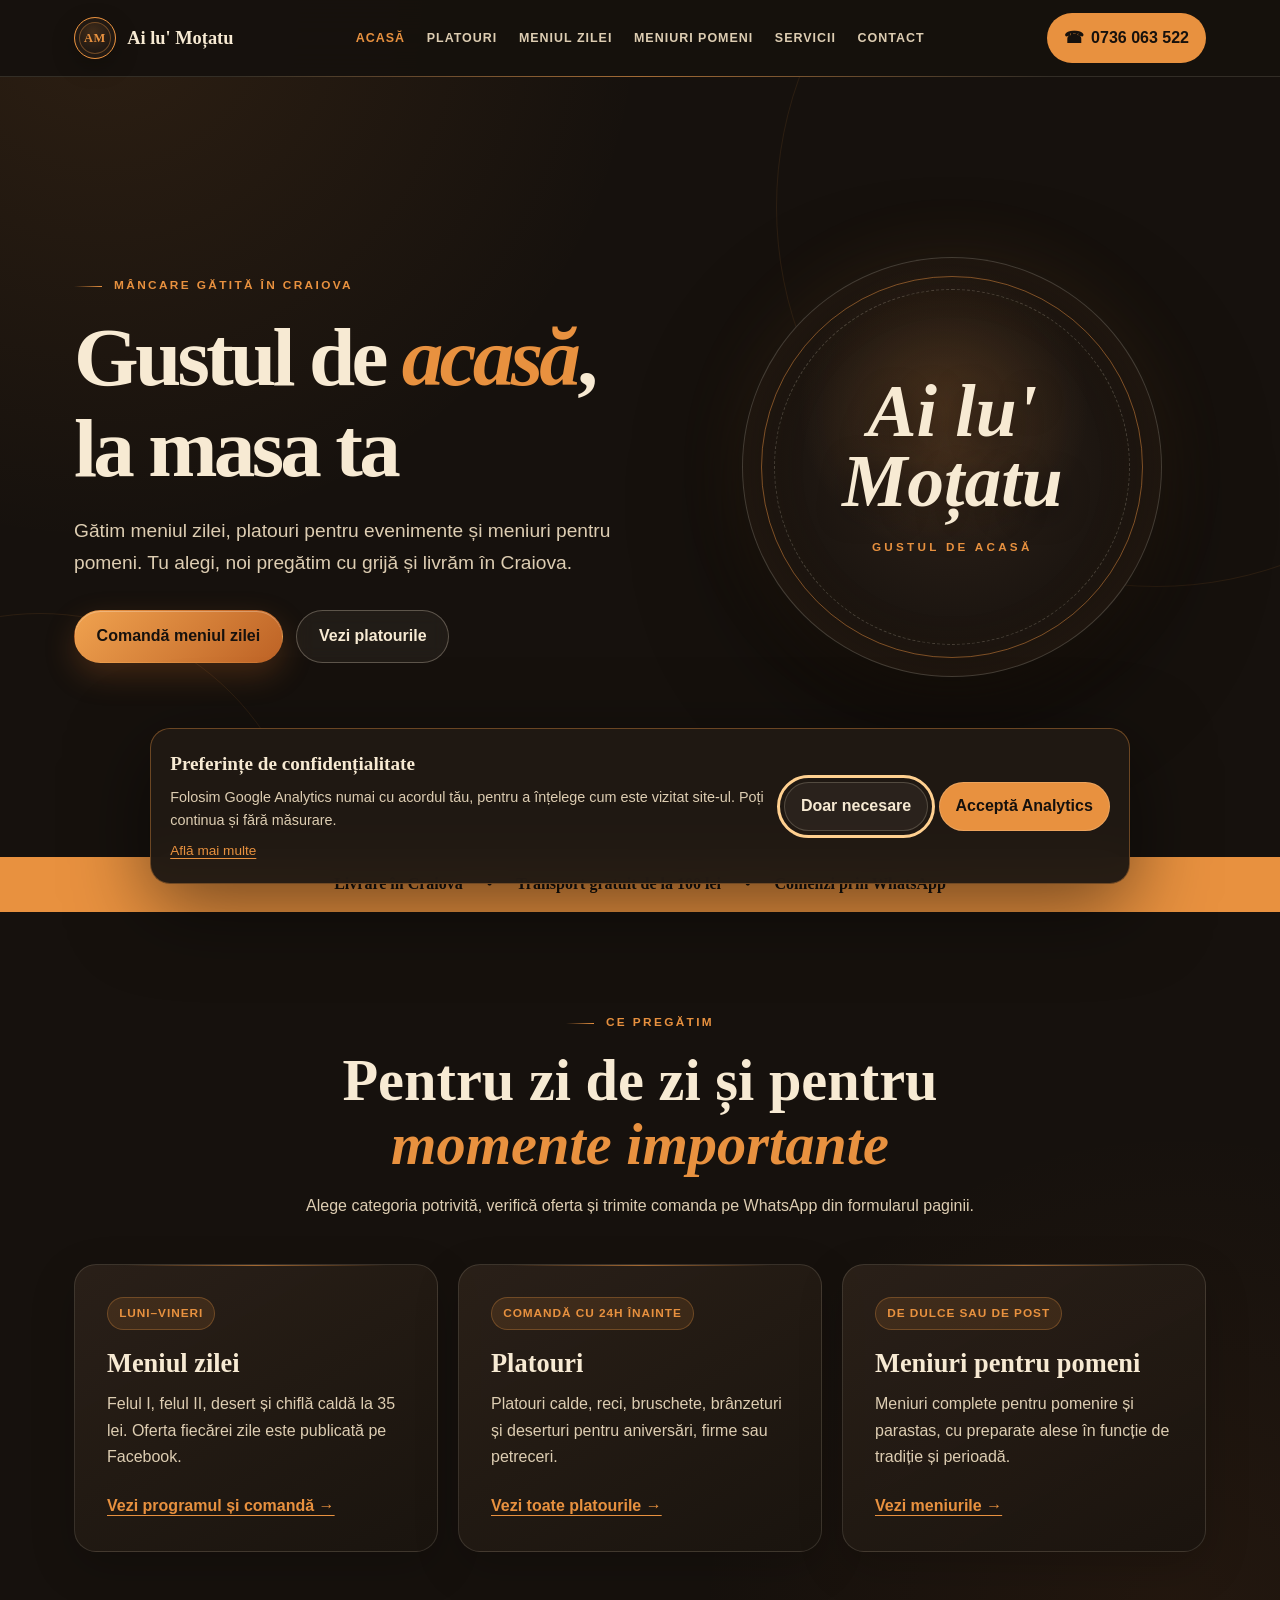
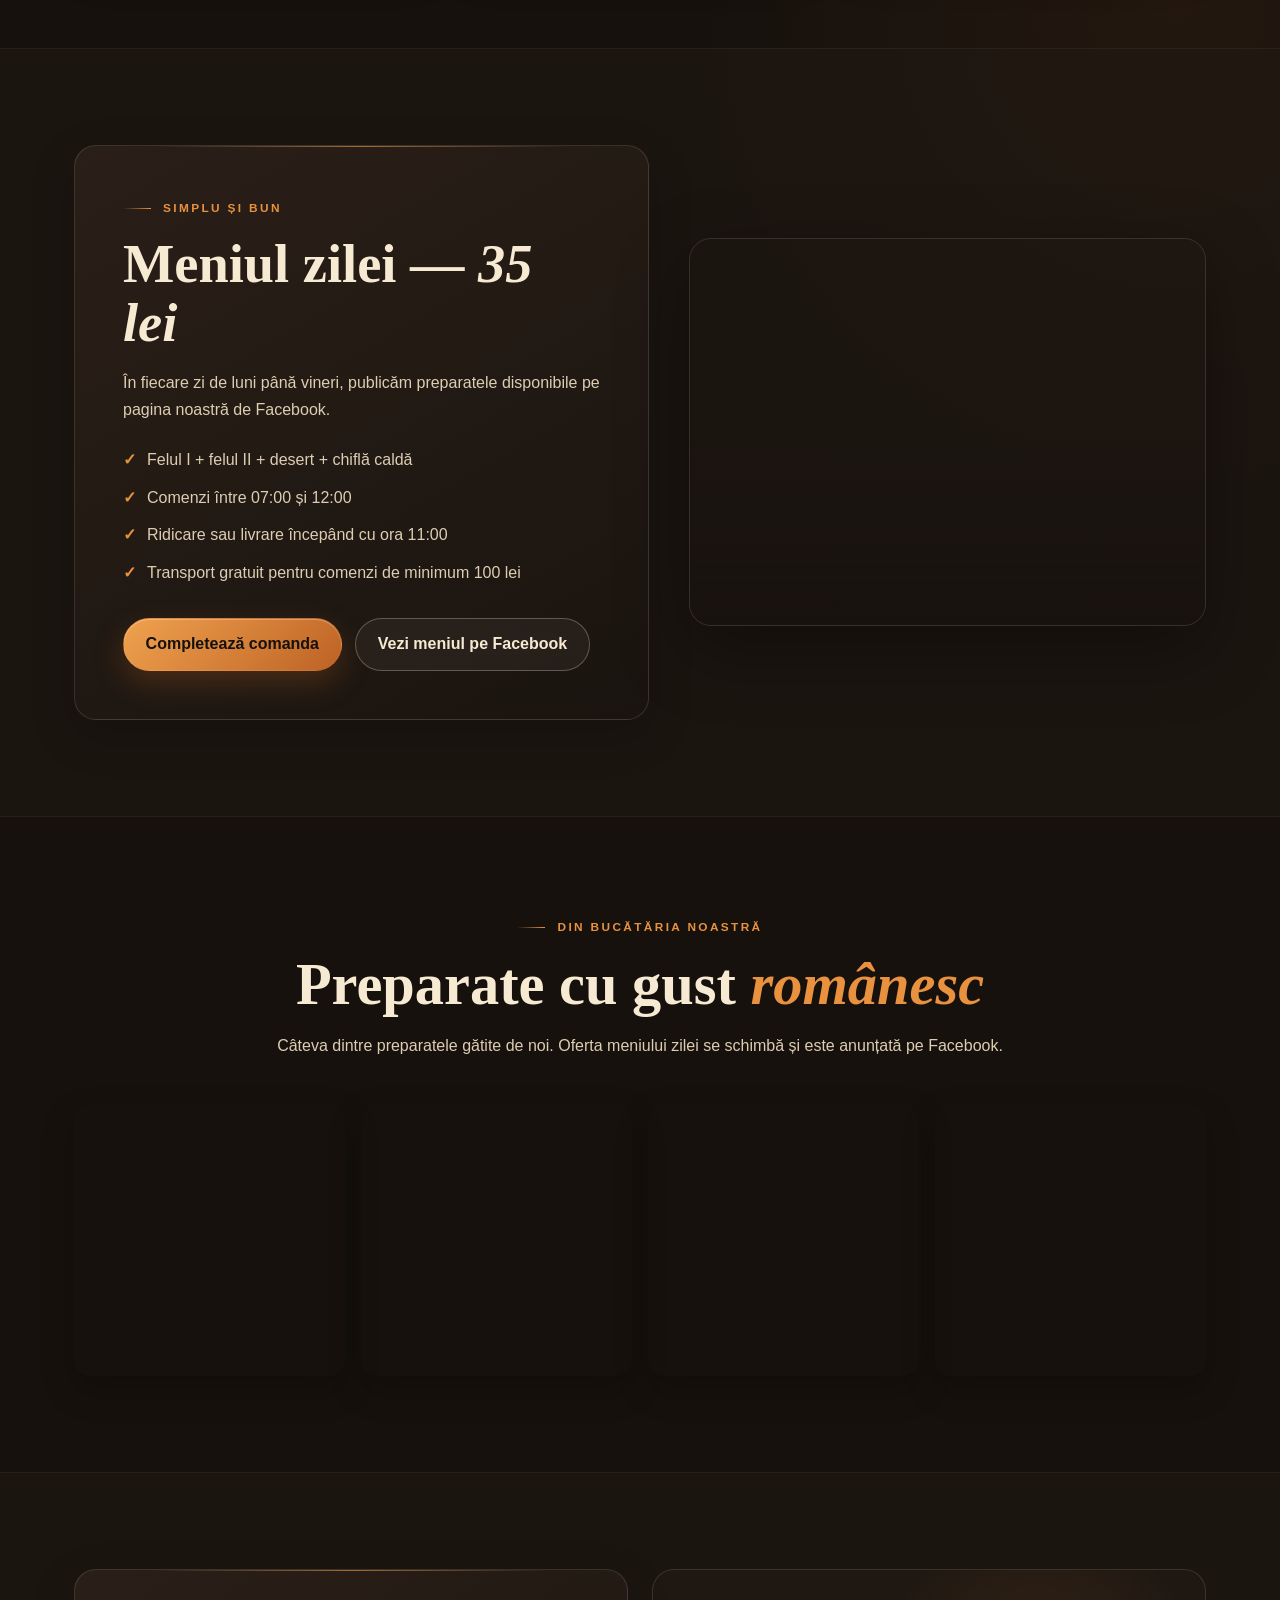
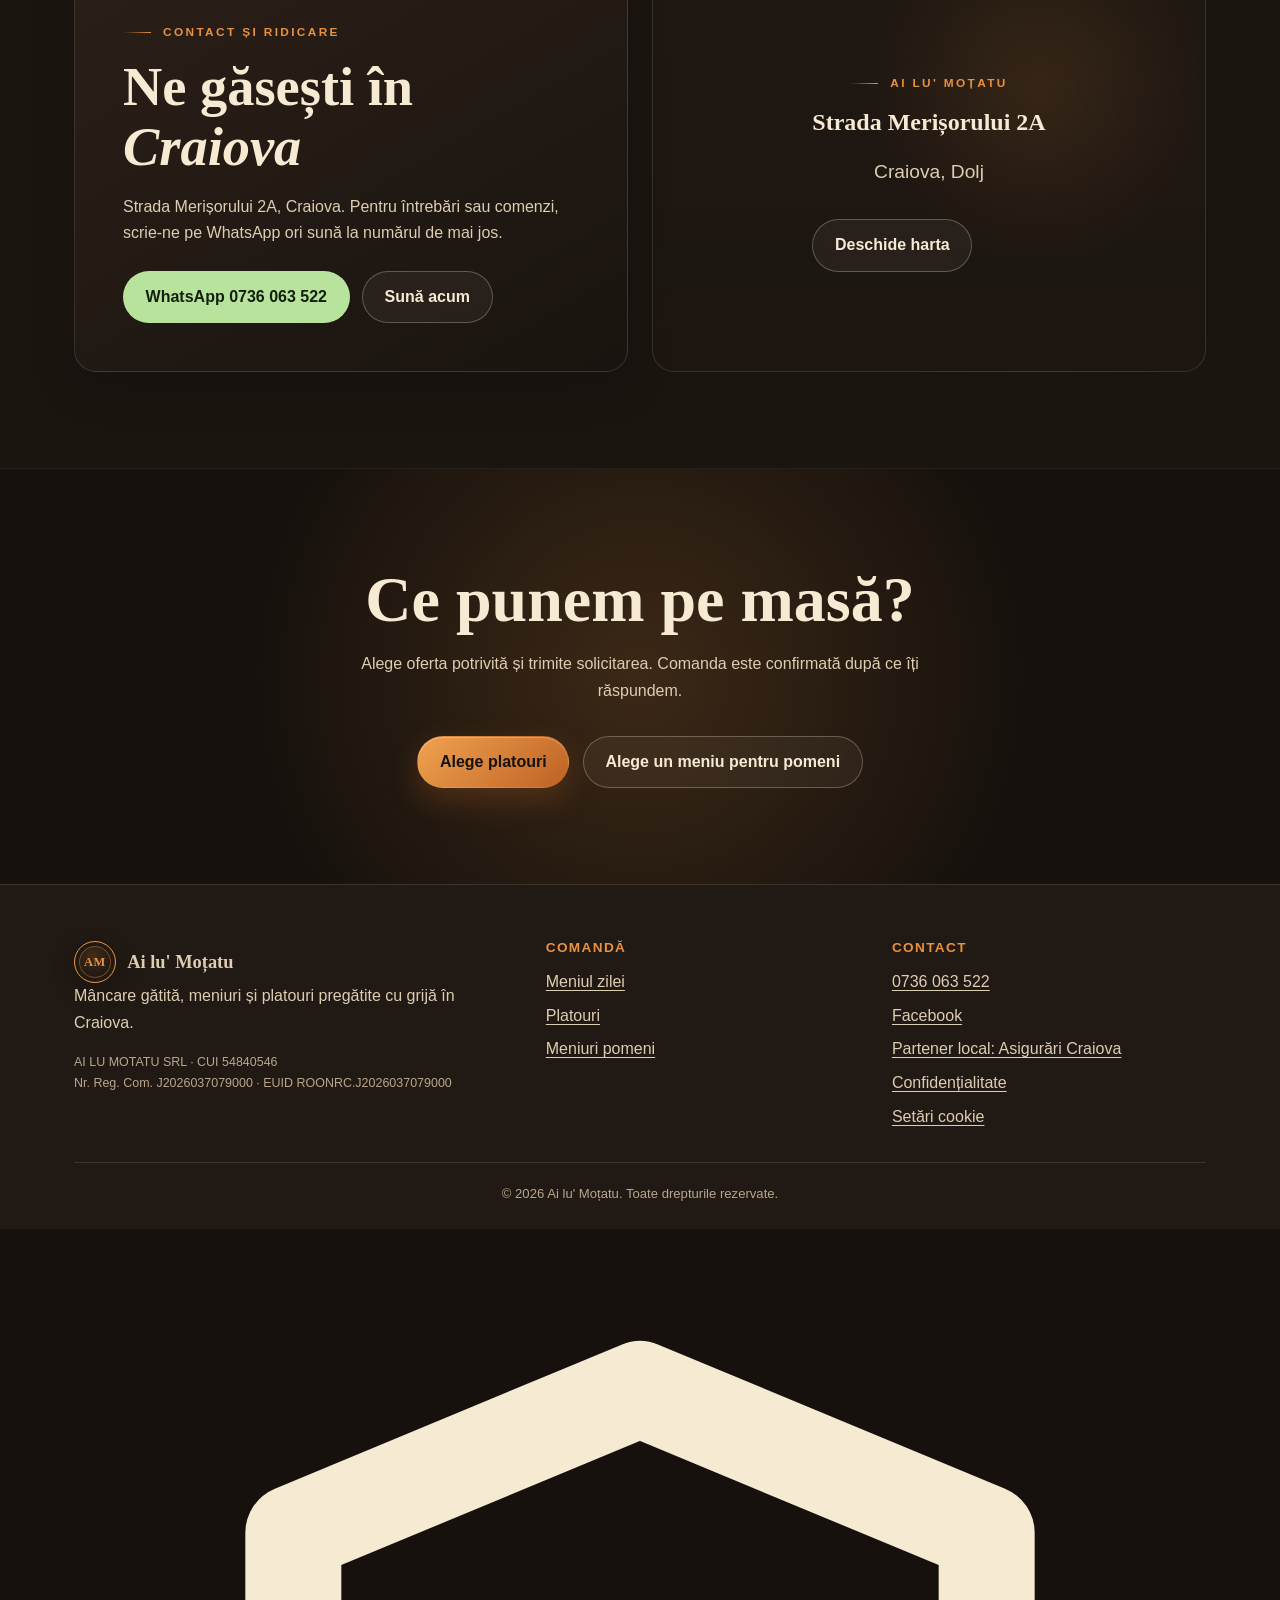
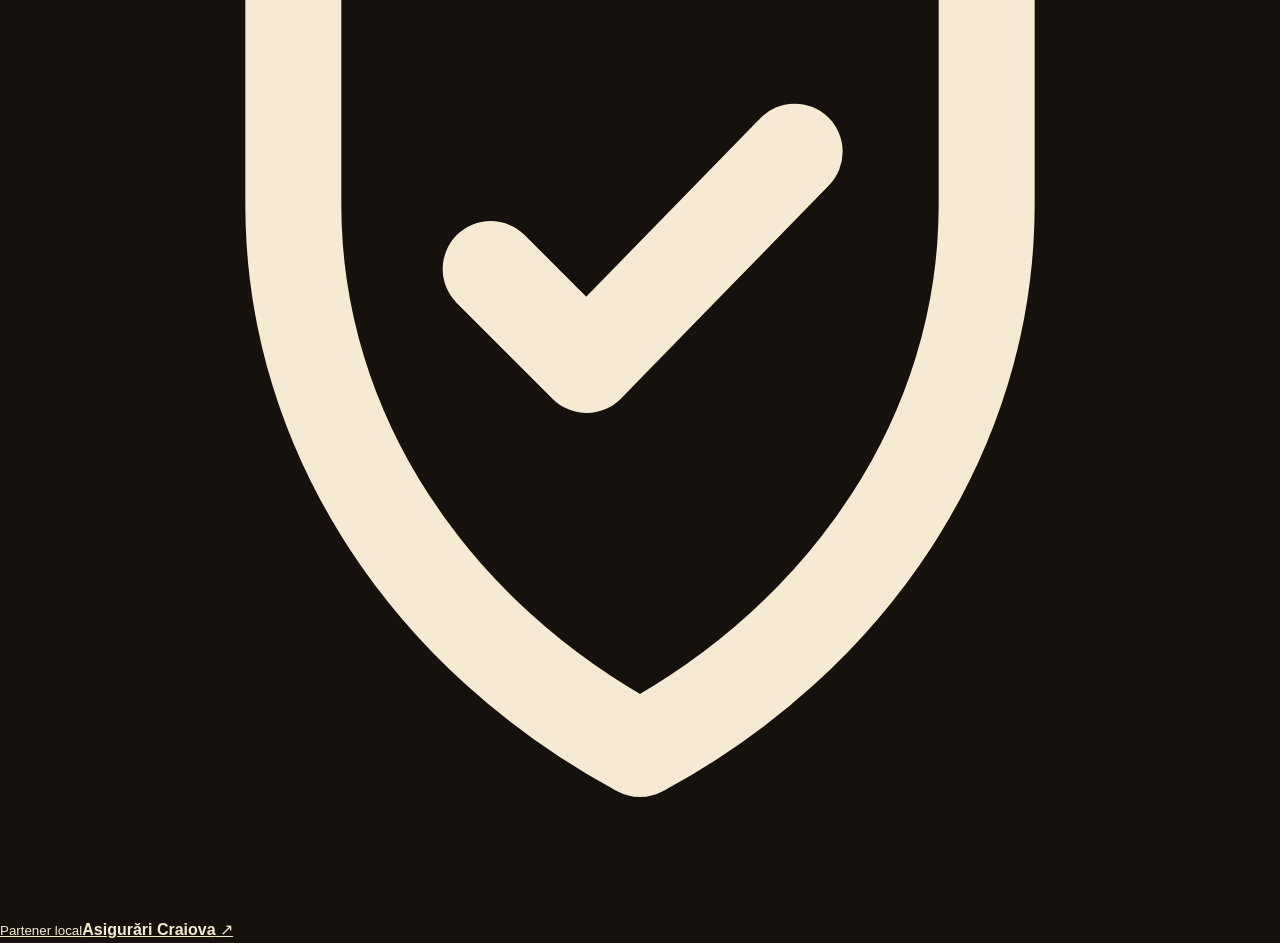
==== commit ef434eb9: "Add files via upload" ====
--- a/index.html
+++ b/index.html
@@ -254,6 +254,7 @@
           <div class="footer-links">
             <a href="tel:+40736063522">0736 063 522</a>
             <a href="https://www.facebook.com/profile.php?id=61590221382159" target="_blank" rel="noopener noreferrer">Facebook</a>
+            <a href="https://asiguraricraiova.ro/" target="_blank" rel="noopener">Partener local: Asigurări Craiova</a>
             <a href="/confidentialitate/">Confidențialitate</a>
           </div>
         </div>
@@ -261,6 +262,11 @@
       <div class="footer-bottom">© <span data-current-year>2026</span> Ai lu' Moțatu. Toate drepturile rezervate.</div>
     </div>
   </footer>
+  <a class="partner-float" href="https://asiguraricraiova.ro/" target="_blank" rel="noopener" aria-label="Vizitează partenerul Asigurări Craiova; se deschide într-o filă nouă">
+    <span class="partner-float__mark" aria-hidden="true"><svg viewBox="0 0 24 24" fill="none" stroke="currentColor" stroke-width="1.8" stroke-linecap="round" stroke-linejoin="round"><path d="M12 3 5.5 5.7v5.1c0 4.3 2.6 8.1 6.5 10.2 3.9-2.1 6.5-5.9 6.5-10.2V5.7L12 3Z"/><path d="m9.2 12 1.8 1.8 3.9-4"/></svg></span>
+    <span class="partner-float__copy"><small>Partener local</small><strong>Asigurări Craiova</strong></span>
+    <span class="partner-float__arrow" aria-hidden="true">↗</span>
+  </a>
   <nav class="mobile-quick-actions" aria-label="Acțiuni rapide"><a href="tel:+40736063522">Sună</a><a href="https://wa.me/40736063522" target="_blank" rel="noopener noreferrer">WhatsApp</a></nav>
   <script src="/assets/site.js" defer></script>
   <script src="/assets/analytics.js" defer></script>
--- a/assets/styles.css
+++ b/assets/styles.css
@@ -0,0 +1,1640 @@
+:root {
+  --ink: #16110d;
+  --ink-2: #211913;
+  --ink-3: #2c2119;
+  --cream: #f7ead3;
+  --cream-soft: #ddcdb2;
+  --muted: #b9a78d;
+  --fire: #e8913f;
+  --fire-dark: #bd6225;
+  --line: rgba(247, 234, 211, 0.13);
+  --panel: rgba(38, 29, 22, 0.82);
+  --success: #a9cf92;
+  --danger: #ffb4a6;
+  --shadow: 0 24px 70px rgba(0, 0, 0, 0.34);
+  --radius: 22px;
+  --max: 1180px;
+  --safe-top: env(safe-area-inset-top, 0px);
+  --safe-right: env(safe-area-inset-right, 0px);
+  --safe-bottom: env(safe-area-inset-bottom, 0px);
+  --safe-left: env(safe-area-inset-left, 0px);
+}
+
+*,
+*::before,
+*::after {
+  box-sizing: border-box;
+}
+
+html {
+  scroll-behavior: smooth;
+  scroll-padding-top: 92px;
+  color-scheme: dark;
+}
+
+body {
+  margin: 0;
+  background:
+    radial-gradient(circle at 8% 0%, rgba(232, 145, 63, 0.11), transparent 34rem),
+    radial-gradient(circle at 92% 28%, rgba(189, 98, 37, 0.08), transparent 30rem),
+    var(--ink);
+  color: var(--cream);
+  font-family: "Segoe UI", "Trebuchet MS", Arial, sans-serif;
+  font-size: 1rem;
+  line-height: 1.65;
+  min-height: 100vh;
+  overflow-x: clip;
+}
+
+body.menu-open {
+  overflow: hidden;
+}
+
+img {
+  display: block;
+  height: auto;
+  max-width: 100%;
+}
+
+a {
+  color: inherit;
+}
+
+button,
+input,
+select,
+textarea {
+  font: inherit;
+}
+
+button,
+select {
+  cursor: pointer;
+}
+
+h1,
+h2,
+h3,
+h4 {
+  font-family: Georgia, "Times New Roman", serif;
+  line-height: 1.1;
+  margin: 0;
+}
+
+p {
+  margin: 0;
+}
+
+:focus-visible {
+  outline: 3px solid #ffd090;
+  outline-offset: 4px;
+}
+
+.skip-link {
+  background: var(--cream);
+  color: var(--ink);
+  font-weight: 800;
+  left: 1rem;
+  padding: 0.8rem 1rem;
+  position: fixed;
+  top: -6rem;
+  z-index: 1000;
+}
+
+.skip-link:focus {
+  top: 1rem;
+}
+
+.container {
+  margin: 0 auto;
+  max-width: var(--max);
+  padding: 0 1.5rem;
+  width: 100%;
+}
+
+.site-header {
+  backdrop-filter: blur(18px);
+  background: rgba(22, 17, 13, 0.94);
+  border-bottom: 1px solid var(--line);
+  position: sticky;
+  top: 0;
+  z-index: 100;
+}
+
+.header-inner {
+  align-items: center;
+  display: flex;
+  gap: 1.5rem;
+  justify-content: space-between;
+  min-height: 76px;
+}
+
+.brand {
+  align-items: center;
+  display: inline-flex;
+  font-family: Georgia, "Times New Roman", serif;
+  font-size: 1.15rem;
+  font-weight: 700;
+  gap: 0.7rem;
+  text-decoration: none;
+  white-space: nowrap;
+}
+
+.brand-mark {
+  align-items: center;
+  border: 1.5px solid var(--fire);
+  border-radius: 50%;
+  color: var(--fire);
+  display: inline-flex;
+  font-size: 0.78rem;
+  height: 42px;
+  justify-content: center;
+  letter-spacing: 0.04em;
+  width: 42px;
+}
+
+.desktop-nav {
+  align-items: center;
+  display: flex;
+  gap: 1.35rem;
+}
+
+.desktop-nav a {
+  color: var(--cream-soft);
+  font-size: 0.78rem;
+  font-weight: 700;
+  letter-spacing: 0.08em;
+  padding: 0.65rem 0;
+  text-decoration: none;
+  text-transform: uppercase;
+}
+
+.desktop-nav a:hover,
+.desktop-nav a[aria-current="page"] {
+  color: var(--fire);
+}
+
+.header-actions {
+  align-items: center;
+  display: flex;
+  gap: 0.7rem;
+}
+
+.phone-link,
+.nav-toggle {
+  align-items: center;
+  border: 1px solid rgba(232, 145, 63, 0.38);
+  border-radius: 999px;
+  display: inline-flex;
+  justify-content: center;
+  min-height: 46px;
+}
+
+.phone-link {
+  background: var(--fire);
+  color: var(--ink);
+  font-weight: 800;
+  gap: 0.45rem;
+  padding: 0.65rem 1rem;
+  text-decoration: none;
+}
+
+.nav-toggle {
+  background: rgba(247, 234, 211, 0.06);
+  color: var(--cream);
+  display: none;
+  font-size: 1.35rem;
+  width: 46px;
+}
+
+.mobile-menu {
+  background: var(--ink-2);
+  border-bottom: 1px solid var(--line);
+  box-shadow: var(--shadow);
+  left: 0;
+  padding: 1rem 1.5rem 1.4rem;
+  position: absolute;
+  right: 0;
+  top: 100%;
+}
+
+.mobile-menu[hidden] {
+  display: none;
+}
+
+.mobile-menu nav {
+  display: grid;
+}
+
+.mobile-menu a {
+  border-bottom: 1px solid var(--line);
+  color: var(--cream-soft);
+  font-weight: 700;
+  padding: 0.9rem 0;
+  text-decoration: none;
+}
+
+.mobile-menu a:last-child {
+  border-bottom: 0;
+}
+
+.eyebrow {
+  color: var(--fire);
+  display: inline-block;
+  font-size: 0.74rem;
+  font-weight: 800;
+  letter-spacing: 0.2em;
+  margin-bottom: 1rem;
+  text-transform: uppercase;
+}
+
+.hero {
+  align-items: center;
+  display: flex;
+  min-height: min(780px, calc(100vh - 76px));
+  overflow: hidden;
+  padding: 5rem 0;
+}
+
+.hero-grid {
+  align-items: center;
+  display: grid;
+  gap: 4rem;
+  grid-template-columns: 1.05fr 0.95fr;
+}
+
+.hero h1,
+.page-hero h1 {
+  font-size: clamp(2.75rem, 6.5vw, 5.5rem);
+  letter-spacing: -0.045em;
+}
+
+.hero h1 em,
+.page-hero h1 em,
+.section-title em {
+  color: var(--fire);
+  font-style: italic;
+}
+
+.hero-copy {
+  color: var(--cream-soft);
+  font-size: clamp(1.02rem, 2vw, 1.2rem);
+  margin-top: 1.25rem;
+  max-width: 42rem;
+}
+
+.button-row {
+  display: flex;
+  flex-wrap: wrap;
+  gap: 0.85rem;
+  margin-top: 2rem;
+}
+
+.button {
+  align-items: center;
+  border: 1px solid transparent;
+  border-radius: 999px;
+  display: inline-flex;
+  font-weight: 800;
+  gap: 0.5rem;
+  justify-content: center;
+  min-height: 50px;
+  padding: 0.75rem 1.35rem;
+  text-align: center;
+  text-decoration: none;
+  transition: transform 180ms ease, background 180ms ease, border-color 180ms ease;
+}
+
+.button:hover {
+  transform: translateY(-2px);
+}
+
+.button-primary {
+  background: var(--fire);
+  color: var(--ink);
+}
+
+.button-secondary {
+  background: rgba(247, 234, 211, 0.05);
+  border-color: rgba(247, 234, 211, 0.28);
+  color: var(--cream);
+}
+
+.button-whatsapp {
+  background: #b8e39d;
+  color: #13200f;
+}
+
+.hero-badge {
+  align-items: center;
+  aspect-ratio: 1;
+  background:
+    radial-gradient(circle at 50% 42%, rgba(232, 145, 63, 0.17), transparent 48%),
+    var(--ink-2);
+  border: 1px solid rgba(232, 145, 63, 0.35);
+  border-radius: 50%;
+  box-shadow: var(--shadow), inset 0 0 0 18px var(--ink-2), inset 0 0 0 19px rgba(232, 145, 63, 0.22);
+  display: flex;
+  flex-direction: column;
+  justify-content: center;
+  margin: auto;
+  max-width: 420px;
+  padding: 3rem;
+  text-align: center;
+  width: 100%;
+}
+
+.hero-badge strong {
+  font-family: Georgia, "Times New Roman", serif;
+  font-size: clamp(2.5rem, 6vw, 4.6rem);
+  font-style: italic;
+  line-height: 0.95;
+}
+
+.hero-badge span {
+  color: var(--fire);
+  font-size: 0.73rem;
+  font-weight: 800;
+  letter-spacing: 0.22em;
+  margin-top: 1.25rem;
+  text-transform: uppercase;
+}
+
+.trust-strip {
+  background: var(--fire);
+  color: var(--ink);
+  padding: 0.9rem 0;
+}
+
+.trust-list {
+  display: flex;
+  flex-wrap: wrap;
+  font-family: Georgia, "Times New Roman", serif;
+  font-weight: 700;
+  gap: 0.45rem 1.5rem;
+  justify-content: center;
+  list-style: none;
+  margin: 0;
+  padding: 0;
+}
+
+.section {
+  padding: 6rem 0;
+}
+
+.section-alt {
+  background: rgba(33, 25, 19, 0.54);
+  border-bottom: 1px solid rgba(247, 234, 211, 0.05);
+  border-top: 1px solid rgba(247, 234, 211, 0.05);
+}
+
+.section-heading {
+  margin: 0 auto 2.8rem;
+  max-width: 760px;
+  text-align: center;
+}
+
+.section-title {
+  font-size: clamp(2.15rem, 5vw, 3.65rem);
+}
+
+.section-heading p {
+  color: var(--cream-soft);
+  margin-top: 1rem;
+}
+
+.card-grid {
+  display: grid;
+  gap: 1.25rem;
+  grid-template-columns: repeat(3, minmax(0, 1fr));
+}
+
+.card,
+.info-panel,
+.product-card,
+.order-panel,
+.policy-card {
+  background: linear-gradient(150deg, rgba(44, 33, 25, 0.92), rgba(26, 20, 15, 0.94));
+  border: 1px solid var(--line);
+  border-radius: var(--radius);
+  box-shadow: 0 15px 45px rgba(0, 0, 0, 0.18);
+}
+
+.card {
+  display: flex;
+  flex-direction: column;
+  min-height: 100%;
+  padding: 2rem;
+}
+
+.card-tag,
+.pill {
+  align-self: flex-start;
+  background: rgba(232, 145, 63, 0.12);
+  border: 1px solid rgba(232, 145, 63, 0.3);
+  border-radius: 999px;
+  color: var(--fire);
+  display: inline-flex;
+  font-size: 0.74rem;
+  font-weight: 800;
+  letter-spacing: 0.08em;
+  padding: 0.35rem 0.7rem;
+  text-transform: uppercase;
+}
+
+.card h3 {
+  font-size: 1.65rem;
+  margin-top: 1.2rem;
+}
+
+.card p {
+  color: var(--cream-soft);
+  margin: 0.8rem 0 1.4rem;
+}
+
+.card .text-link {
+  color: var(--fire);
+  font-weight: 800;
+  margin-top: auto;
+  text-decoration-thickness: 1px;
+  text-underline-offset: 0.25rem;
+}
+
+.menu-feature {
+  align-items: center;
+  display: grid;
+  gap: 2.5rem;
+  grid-template-columns: 1fr 0.9fr;
+}
+
+.info-panel {
+  padding: clamp(1.5rem, 4vw, 3rem);
+}
+
+.info-panel h2 {
+  font-size: clamp(2rem, 4.5vw, 3.4rem);
+}
+
+.info-panel p {
+  color: var(--cream-soft);
+  margin-top: 1rem;
+}
+
+.feature-list {
+  display: grid;
+  gap: 0.7rem;
+  list-style: none;
+  margin: 1.5rem 0 0;
+  padding: 0;
+}
+
+.feature-list li {
+  color: var(--cream-soft);
+  padding-left: 1.5rem;
+  position: relative;
+}
+
+.feature-list li::before {
+  color: var(--fire);
+  content: "✓";
+  font-weight: 900;
+  left: 0;
+  position: absolute;
+}
+
+.image-frame {
+  aspect-ratio: 4 / 3;
+  border: 1px solid var(--line);
+  border-radius: var(--radius);
+  box-shadow: var(--shadow);
+  overflow: hidden;
+}
+
+.image-frame img {
+  height: 100%;
+  object-fit: cover;
+  width: 100%;
+}
+
+.gallery-grid {
+  display: grid;
+  gap: 1rem;
+  grid-template-columns: repeat(4, minmax(0, 1fr));
+}
+
+.gallery-grid img {
+  aspect-ratio: 1;
+  border-radius: 16px;
+  object-fit: cover;
+  width: 100%;
+}
+
+.location-grid {
+  align-items: stretch;
+  display: grid;
+  gap: 1.5rem;
+  grid-template-columns: 1fr 1fr;
+}
+
+.location-actions {
+  display: flex;
+  flex-wrap: wrap;
+  gap: 0.75rem;
+  margin-top: 1.5rem;
+}
+
+.map-card {
+  align-items: center;
+  background:
+    linear-gradient(rgba(22, 17, 13, 0.6), rgba(22, 17, 13, 0.7)),
+    radial-gradient(circle at 70% 30%, rgba(232, 145, 63, 0.35), transparent 36%),
+    var(--ink-3);
+  border: 1px solid var(--line);
+  border-radius: var(--radius);
+  display: flex;
+  justify-content: center;
+  min-height: 280px;
+  padding: 2rem;
+  text-align: center;
+}
+
+.page-hero {
+  padding: 5.5rem 0 4rem;
+  text-align: center;
+}
+
+.page-hero .lead {
+  color: var(--cream-soft);
+  font-size: 1.1rem;
+  margin: 1.25rem auto 0;
+  max-width: 760px;
+}
+
+.facts {
+  display: flex;
+  flex-wrap: wrap;
+  gap: 0.65rem;
+  justify-content: center;
+  margin-top: 1.8rem;
+}
+
+.fact {
+  background: rgba(247, 234, 211, 0.055);
+  border: 1px solid var(--line);
+  border-radius: 999px;
+  color: var(--cream-soft);
+  font-size: 0.88rem;
+  padding: 0.55rem 0.9rem;
+}
+
+.occasion-grid {
+  display: grid;
+  gap: 0.8rem;
+  grid-template-columns: repeat(4, minmax(0, 1fr));
+  list-style: none;
+  margin: 0;
+  padding: 0;
+}
+
+.occasion-grid li {
+  background: rgba(247, 234, 211, 0.045);
+  border: 1px solid var(--line);
+  border-radius: 14px;
+  color: var(--cream-soft);
+  padding: 1rem;
+  text-align: center;
+}
+
+.product-group + .product-group {
+  margin-top: 3rem;
+}
+
+.product-group h2 {
+  font-size: clamp(1.9rem, 4vw, 2.8rem);
+  margin-bottom: 1.4rem;
+}
+
+.product-grid {
+  display: grid;
+  gap: 1rem;
+  grid-template-columns: repeat(3, minmax(0, 1fr));
+}
+
+.product-card {
+  display: flex;
+  flex-direction: column;
+  padding: 1.5rem;
+}
+
+.product-card h3 {
+  font-size: 1.38rem;
+}
+
+.product-price {
+  color: var(--fire);
+  font-family: Georgia, "Times New Roman", serif;
+  font-size: 1.8rem;
+  font-weight: 700;
+  margin-top: 0.8rem;
+}
+
+.ingredient-list {
+  color: var(--cream-soft);
+  list-style: none;
+  margin: 1rem 0 0;
+  padding: 0;
+}
+
+.ingredient-list li {
+  border-top: 1px solid rgba(247, 234, 211, 0.07);
+  padding: 0.45rem 0;
+}
+
+.ingredient-list li:first-child {
+  border-top: 0;
+}
+
+.order-section {
+  padding-top: 1rem;
+}
+
+.order-layout {
+  align-items: start;
+  display: grid;
+  gap: 1.5rem;
+  grid-template-columns: minmax(0, 1.25fr) minmax(280px, 0.75fr);
+}
+
+.order-panel {
+  padding: clamp(1.25rem, 4vw, 2.2rem);
+}
+
+.order-panel h2 {
+  font-size: clamp(1.8rem, 4vw, 2.75rem);
+  margin-bottom: 0.65rem;
+}
+
+.order-intro {
+  color: var(--cream-soft);
+  margin-bottom: 1.5rem;
+}
+
+.form-grid {
+  display: grid;
+  gap: 1rem;
+  grid-template-columns: repeat(2, minmax(0, 1fr));
+}
+
+.field {
+  display: grid;
+  gap: 0.4rem;
+  min-width: 0;
+}
+
+fieldset.field {
+  border: 0;
+  margin: 0;
+  padding: 0;
+}
+
+.field-full {
+  grid-column: 1 / -1;
+}
+
+.field label,
+.field legend {
+  color: var(--cream);
+  font-size: 0.9rem;
+  font-weight: 750;
+}
+
+.field input,
+.field select,
+.field textarea {
+  background: rgba(10, 8, 6, 0.45);
+  border: 1px solid rgba(247, 234, 211, 0.2);
+  border-radius: 11px;
+  color: var(--cream);
+  min-height: 48px;
+  padding: 0.7rem 0.8rem;
+  width: 100%;
+}
+
+.field textarea {
+  min-height: 96px;
+  resize: vertical;
+}
+
+.field input::placeholder,
+.field textarea::placeholder {
+  color: #9d8e78;
+}
+
+.choice-row {
+  display: flex;
+  flex-wrap: wrap;
+  gap: 0.7rem;
+}
+
+.choice {
+  align-items: center;
+  background: rgba(247, 234, 211, 0.04);
+  border: 1px solid var(--line);
+  border-radius: 12px;
+  display: flex;
+  gap: 0.55rem;
+  min-height: 48px;
+  padding: 0.65rem 0.8rem;
+}
+
+.choice input {
+  accent-color: var(--fire);
+  height: 1.1rem;
+  width: 1.1rem;
+}
+
+.product-order-list {
+  display: grid;
+  gap: 0.65rem;
+  grid-column: 1 / -1;
+}
+
+.product-order-row {
+  align-items: center;
+  background: rgba(247, 234, 211, 0.035);
+  border: 1px solid var(--line);
+  border-radius: 12px;
+  display: grid;
+  gap: 0.7rem;
+  grid-template-columns: 1fr auto auto;
+  padding: 0.75rem;
+}
+
+.product-order-row strong {
+  display: block;
+}
+
+.product-order-row span {
+  color: var(--fire);
+  font-weight: 800;
+  white-space: nowrap;
+}
+
+.product-order-row select {
+  background: var(--ink);
+  border: 1px solid var(--line);
+  border-radius: 9px;
+  color: var(--cream);
+  min-height: 42px;
+  padding: 0.4rem 0.7rem;
+}
+
+.consent {
+  align-items: flex-start;
+  display: flex;
+  gap: 0.7rem;
+  grid-column: 1 / -1;
+  margin-top: 0.4rem;
+}
+
+.consent input {
+  accent-color: var(--fire);
+  flex: 0 0 auto;
+  height: 1.15rem;
+  margin-top: 0.28rem;
+  width: 1.15rem;
+}
+
+.consent label {
+  color: var(--cream-soft);
+  font-size: 0.87rem;
+}
+
+.consent a {
+  color: var(--fire);
+}
+
+.form-actions {
+  display: grid;
+  gap: 0.7rem;
+  grid-column: 1 / -1;
+  margin-top: 0.8rem;
+}
+
+.form-actions .button {
+  border: 0;
+  width: 100%;
+}
+
+.form-note {
+  color: var(--muted);
+  font-size: 0.82rem;
+  text-align: center;
+}
+
+.order-summary {
+  position: sticky;
+  top: 98px;
+}
+
+.summary-box {
+  background: rgba(232, 145, 63, 0.08);
+  border: 1px solid rgba(232, 145, 63, 0.3);
+  border-radius: var(--radius);
+  padding: 1.5rem;
+}
+
+.summary-box h2 {
+  font-size: 1.65rem;
+}
+
+.summary-lines {
+  display: grid;
+  gap: 0.7rem;
+  margin-top: 1.2rem;
+}
+
+.summary-line {
+  align-items: center;
+  color: var(--cream-soft);
+  display: flex;
+  justify-content: space-between;
+}
+
+.summary-line.total {
+  border-top: 1px solid rgba(232, 145, 63, 0.35);
+  color: var(--cream);
+  font-size: 1.15rem;
+  font-weight: 850;
+  margin-top: 0.35rem;
+  padding-top: 0.9rem;
+}
+
+.summary-help {
+  color: var(--muted);
+  font-size: 0.84rem;
+  margin-top: 1rem;
+}
+
+.notice {
+  background: rgba(169, 207, 146, 0.08);
+  border: 1px solid rgba(169, 207, 146, 0.25);
+  border-radius: 14px;
+  color: #d7edc9;
+  margin-bottom: 1.3rem;
+  padding: 0.9rem 1rem;
+}
+
+.notice strong {
+  color: var(--success);
+}
+
+.facebook-callout {
+  align-items: center;
+  background: linear-gradient(135deg, rgba(43, 103, 198, 0.22), rgba(33, 25, 19, 0.8));
+  border: 1px solid rgba(100, 149, 237, 0.35);
+  border-radius: var(--radius);
+  display: flex;
+  gap: 1rem;
+  justify-content: space-between;
+  margin-bottom: 1.5rem;
+  padding: 1.2rem;
+}
+
+.facebook-callout p {
+  color: var(--cream-soft);
+  margin-top: 0.25rem;
+}
+
+.faq-list {
+  display: grid;
+  gap: 0.7rem;
+  margin: 0 auto;
+  max-width: 850px;
+}
+
+.faq-list details {
+  background: rgba(247, 234, 211, 0.04);
+  border: 1px solid var(--line);
+  border-radius: 14px;
+  padding: 1rem 1.1rem;
+}
+
+.faq-list summary {
+  cursor: pointer;
+  font-weight: 800;
+}
+
+.faq-list p {
+  color: var(--cream-soft);
+  margin-top: 0.75rem;
+}
+
+.policy-content {
+  margin: 0 auto;
+  max-width: 900px;
+}
+
+.policy-card {
+  padding: clamp(1.4rem, 4vw, 2.5rem);
+}
+
+.policy-card h2 {
+  font-size: 1.65rem;
+  margin: 2rem 0 0.65rem;
+}
+
+.policy-card h2:first-child {
+  margin-top: 0;
+}
+
+.policy-card p,
+.policy-card li {
+  color: var(--cream-soft);
+}
+
+.cta-band {
+  background: radial-gradient(circle at 50% 50%, rgba(232, 145, 63, 0.18), transparent 58%);
+  padding: 6rem 0;
+  text-align: center;
+}
+
+.cta-band h2 {
+  font-size: clamp(2.2rem, 5vw, 4rem);
+}
+
+.cta-band p {
+  color: var(--cream-soft);
+  margin: 1rem auto 0;
+  max-width: 620px;
+}
+
+.cta-band .button-row {
+  justify-content: center;
+}
+
+.site-footer {
+  background: var(--ink-2);
+  border-top: 1px solid var(--line);
+  padding: 3.5rem 0 1.5rem;
+}
+
+.footer-grid {
+  display: grid;
+  gap: 2rem;
+  grid-template-columns: 1.4fr 1fr 1fr;
+}
+
+.footer-grid h2 {
+  color: var(--fire);
+  font-family: "Segoe UI", Arial, sans-serif;
+  font-size: 0.85rem;
+  letter-spacing: 0.1em;
+  margin-bottom: 0.8rem;
+  text-transform: uppercase;
+}
+
+.footer-grid p,
+.footer-grid a {
+  color: var(--cream-soft);
+}
+
+.footer-grid .company-details {
+  color: var(--muted);
+  font-size: 0.78rem;
+  line-height: 1.65;
+  margin-top: 1rem;
+}
+
+.footer-links {
+  display: grid;
+  gap: 0.45rem;
+}
+
+.footer-links a {
+  text-underline-offset: 0.2rem;
+}
+
+.footer-bottom {
+  border-top: 1px solid var(--line);
+  color: var(--muted);
+  font-size: 0.82rem;
+  margin-top: 2rem;
+  padding-top: 1.25rem;
+  text-align: center;
+}
+
+.sr-only {
+  border: 0;
+  clip: rect(0 0 0 0);
+  height: 1px;
+  margin: -1px;
+  overflow: hidden;
+  padding: 0;
+  position: absolute;
+  white-space: nowrap;
+  width: 1px;
+}
+
+.narrow-center {
+  margin: 0 auto;
+  max-width: 760px;
+  text-align: center;
+}
+
+.narrow-center .hero-copy {
+  margin-left: auto;
+  margin-right: auto;
+}
+
+.button-row-center {
+  justify-content: center;
+}
+
+[hidden] {
+  display: none !important;
+}
+
+@media (max-width: 980px) {
+  .desktop-nav {
+    display: none;
+  }
+
+  .nav-toggle {
+    display: inline-flex;
+  }
+
+  .hero-grid,
+  .menu-feature,
+  .location-grid,
+  .order-layout {
+    grid-template-columns: 1fr;
+  }
+
+  .hero {
+    min-height: auto;
+  }
+
+  .hero-badge {
+    max-width: 360px;
+  }
+
+  .card-grid,
+  .product-grid {
+    grid-template-columns: repeat(2, minmax(0, 1fr));
+  }
+
+  .gallery-grid,
+  .occasion-grid {
+    grid-template-columns: repeat(2, minmax(0, 1fr));
+  }
+
+  .order-summary {
+    position: static;
+  }
+}
+
+@media (max-width: 680px) {
+  .container {
+    padding: 0 1rem;
+  }
+
+  .header-inner {
+    min-height: 68px;
+  }
+
+  .brand {
+    font-size: 1.02rem;
+  }
+
+  .brand-mark {
+    height: 38px;
+    width: 38px;
+  }
+
+  .phone-label {
+    clip: rect(0 0 0 0);
+    height: 1px;
+    margin: -1px;
+    overflow: hidden;
+    position: absolute;
+    white-space: nowrap;
+    width: 1px;
+  }
+
+  .phone-link {
+    padding: 0;
+    width: 46px;
+  }
+
+  .hero {
+    padding: 3.3rem 0 4rem;
+  }
+
+  .hero-grid {
+    gap: 2.5rem;
+  }
+
+  .hero-copy,
+  .hero h1,
+  .hero .eyebrow {
+    text-align: left;
+  }
+
+  .hero-badge {
+    order: -1;
+    max-width: 250px;
+    padding: 2rem;
+  }
+
+  .hero-badge strong {
+    font-size: 2.65rem;
+  }
+
+  .button-row .button {
+    width: 100%;
+  }
+
+  .section,
+  .cta-band {
+    padding: 4.25rem 0;
+  }
+
+  .page-hero {
+    padding: 3.7rem 0 3rem;
+  }
+
+  .card-grid,
+  .product-grid,
+  .gallery-grid,
+  .occasion-grid,
+  .footer-grid,
+  .form-grid {
+    grid-template-columns: 1fr;
+  }
+
+  .facebook-callout {
+    align-items: flex-start;
+    flex-direction: column;
+  }
+
+  .facebook-callout .button {
+    width: 100%;
+  }
+
+  .product-order-row {
+    grid-template-columns: 1fr auto;
+  }
+
+  .product-order-row span {
+    grid-column: 1;
+  }
+
+  .product-order-row select {
+    grid-column: 2;
+    grid-row: 1 / span 2;
+  }
+}
+
+.cookie-settings {
+  background: none;
+  border: 0;
+  color: var(--cream-soft);
+  cursor: pointer;
+  font: inherit;
+  padding: 0;
+  text-align: left;
+  text-decoration: underline;
+  text-decoration-thickness: 1px;
+  text-underline-offset: 0.2rem;
+}
+
+.cookie-consent {
+  -webkit-backdrop-filter: blur(18px);
+  backdrop-filter: blur(18px);
+  background: rgba(33, 25, 19, 0.97);
+  border: 1px solid rgba(232, 145, 63, 0.38);
+  border-radius: 20px;
+  bottom: max(1rem, calc(var(--safe-bottom) + 0.5rem));
+  box-shadow: 0 24px 80px rgba(0, 0, 0, 0.5);
+  display: grid;
+  gap: 1.2rem;
+  grid-template-columns: 1fr auto;
+  left: max(1rem, calc(var(--safe-left) + 0.5rem));
+  margin: 0 auto;
+  max-width: 980px;
+  padding: 1.2rem;
+  position: fixed;
+  right: max(1rem, calc(var(--safe-right) + 0.5rem));
+  z-index: 200;
+}
+
+.cookie-consent-copy strong {
+  display: block;
+  font-family: Georgia, "Times New Roman", serif;
+  font-size: 1.2rem;
+}
+
+.cookie-consent-copy p {
+  color: var(--cream-soft);
+  font-size: 0.9rem;
+  margin-top: 0.35rem;
+}
+
+.cookie-consent-copy a {
+  color: var(--fire);
+  display: inline-block;
+  font-size: 0.85rem;
+  margin-top: 0.45rem;
+  text-underline-offset: 0.2rem;
+}
+
+.cookie-consent-actions {
+  align-items: center;
+  display: flex;
+  gap: 0.65rem;
+}
+
+.cookie-consent-actions button {
+  -webkit-tap-highlight-color: transparent;
+  border: 1px solid rgba(247, 234, 211, 0.2);
+  border-radius: 999px;
+  font-weight: 800;
+  min-height: 48px;
+  padding: 0.65rem 1rem;
+  touch-action: manipulation;
+}
+
+.cookie-consent-actions button:first-child {
+  background: rgba(247, 234, 211, 0.05);
+  color: var(--cream);
+}
+
+.cookie-consent-actions button:last-child {
+  background: var(--fire);
+  color: var(--ink);
+}
+
+@media (max-width: 760px) {
+  .cookie-consent {
+    bottom: calc(74px + var(--safe-bottom));
+    grid-template-columns: 1fr;
+  }
+
+  .cookie-consent-actions {
+    display: grid;
+    grid-template-columns: 1fr 1fr;
+  }
+}
+
+@media (max-width: 430px) {
+  .cookie-consent-actions {
+    grid-template-columns: 1fr;
+  }
+}
+
+@media (prefers-reduced-motion: reduce) {
+  *,
+  *::before,
+  *::after {
+    scroll-behavior: auto !important;
+    transition-duration: 0.01ms !important;
+  }
+}
+
+/* Finisaj vizual premium și optimizări pentru dispozitive mobile */
+
+::selection {
+  background: var(--fire);
+  color: var(--ink);
+}
+
+.site-header {
+  -webkit-backdrop-filter: blur(18px);
+  padding-top: var(--safe-top);
+}
+
+.site-header::after {
+  background: linear-gradient(90deg, transparent, rgba(232, 145, 63, 0.62), transparent);
+  bottom: -1px;
+  content: "";
+  height: 1px;
+  left: 18%;
+  position: absolute;
+  right: 18%;
+}
+
+.brand-mark {
+  background: radial-gradient(circle at 45% 35%, rgba(232, 145, 63, 0.16), transparent 58%), var(--ink-2);
+  box-shadow:
+    inset 0 0 0 4px var(--ink-2),
+    inset 0 0 0 5px rgba(232, 145, 63, 0.38),
+    0 8px 24px rgba(0, 0, 0, 0.24);
+}
+
+.hero {
+  isolation: isolate;
+  position: relative;
+}
+
+.hero::before,
+.hero::after {
+  border: 1px solid rgba(232, 145, 63, 0.1);
+  border-radius: 50%;
+  content: "";
+  pointer-events: none;
+  position: absolute;
+  z-index: -1;
+}
+
+.hero::before {
+  height: min(70vw, 760px);
+  right: max(-20vw, -260px);
+  top: -32%;
+  width: min(70vw, 760px);
+}
+
+.hero::after {
+  bottom: -38%;
+  height: min(48vw, 540px);
+  left: max(-18vw, -240px);
+  width: min(48vw, 540px);
+}
+
+.eyebrow::before {
+  background: linear-gradient(90deg, transparent, var(--fire));
+  content: "";
+  display: inline-block;
+  height: 1px;
+  margin-right: 0.75rem;
+  vertical-align: middle;
+  width: 28px;
+}
+
+.hero h1,
+.page-hero h1,
+.section-title {
+  text-wrap: balance;
+}
+
+.button,
+.phone-link,
+.nav-toggle {
+  -webkit-tap-highlight-color: transparent;
+  touch-action: manipulation;
+}
+
+.button-primary {
+  background: linear-gradient(135deg, #f0a24f, var(--fire-dark));
+  box-shadow: 0 12px 30px rgba(189, 98, 37, 0.27), inset 0 1px 0 rgba(255, 255, 255, 0.26);
+}
+
+.button-secondary {
+  -webkit-backdrop-filter: blur(8px);
+  backdrop-filter: blur(8px);
+}
+
+.hero-badge {
+  background:
+    radial-gradient(circle at 48% 36%, rgba(232, 145, 63, 0.18), transparent 42%),
+    radial-gradient(circle, #2c2119, #16110d 72%);
+  border: 1px solid rgba(247, 234, 211, 0.2);
+  box-shadow:
+    0 36px 100px rgba(0, 0, 0, 0.52),
+    0 0 70px rgba(232, 145, 63, 0.11),
+    inset 0 0 70px rgba(232, 145, 63, 0.08);
+  isolation: isolate;
+  position: relative;
+}
+
+.hero-badge::before,
+.hero-badge::after {
+  border-radius: 50%;
+  content: "";
+  pointer-events: none;
+  position: absolute;
+}
+
+.hero-badge::before {
+  border: 1px solid rgba(232, 145, 63, 0.48);
+  inset: 18px;
+}
+
+.hero-badge::after {
+  border: 1px dashed rgba(247, 234, 211, 0.2);
+  inset: 31px;
+}
+
+.hero-badge strong,
+.hero-badge span {
+  position: relative;
+  z-index: 1;
+}
+
+.hero-badge strong {
+  text-shadow: 0 8px 30px rgba(0, 0, 0, 0.45);
+}
+
+.hero-badge span {
+  letter-spacing: 0.28em;
+}
+
+.card,
+.info-panel,
+.product-card,
+.order-panel,
+.policy-card {
+  overflow: hidden;
+  position: relative;
+}
+
+.card::before,
+.product-card::before,
+.info-panel::before,
+.order-panel::before,
+.policy-card::before {
+  background: linear-gradient(90deg, transparent, rgba(232, 145, 63, 0.65), transparent);
+  content: "";
+  height: 1px;
+  left: 14%;
+  position: absolute;
+  right: 14%;
+  top: 0;
+}
+
+.image-frame {
+  position: relative;
+}
+
+.image-frame::after {
+  background: linear-gradient(180deg, transparent 52%, rgba(22, 17, 13, 0.5));
+  content: "";
+  inset: 0;
+  pointer-events: none;
+  position: absolute;
+}
+
+.gallery-grid img {
+  box-shadow: 0 14px 34px rgba(0, 0, 0, 0.24);
+}
+
+.page-hero {
+  background: radial-gradient(circle at 50% 0%, rgba(232, 145, 63, 0.13), transparent 58%);
+  border-bottom: 1px solid rgba(247, 234, 211, 0.06);
+  overflow: hidden;
+  position: relative;
+}
+
+.page-hero::after {
+  border: 1px solid rgba(232, 145, 63, 0.12);
+  border-radius: 50%;
+  content: "";
+  height: 420px;
+  left: calc(50% - 210px);
+  pointer-events: none;
+  position: absolute;
+  top: -285px;
+  width: 420px;
+}
+
+.page-hero .container {
+  position: relative;
+  z-index: 1;
+}
+
+.field input,
+.field select,
+.field textarea {
+  transition: border-color 160ms ease, box-shadow 160ms ease, background 160ms ease;
+}
+
+.field input:focus,
+.field select:focus,
+.field textarea:focus {
+  background: rgba(10, 8, 6, 0.72);
+  border-color: rgba(232, 145, 63, 0.72);
+  box-shadow: 0 0 0 4px rgba(232, 145, 63, 0.1);
+}
+
+.site-footer {
+  padding-bottom: calc(1.5rem + var(--safe-bottom));
+}
+
+.mobile-quick-actions {
+  display: none;
+}
+
+@media (hover: hover) and (pointer: fine) {
+  .card,
+  .product-card,
+  .gallery-grid img {
+    transition: transform 220ms ease, border-color 220ms ease, box-shadow 220ms ease;
+  }
+
+  .card:hover,
+  .product-card:hover {
+    border-color: rgba(232, 145, 63, 0.28);
+    box-shadow: 0 22px 55px rgba(0, 0, 0, 0.26);
+    transform: translateY(-5px);
+  }
+
+  .gallery-grid img:hover {
+    transform: translateY(-4px) scale(1.015);
+  }
+}
+
+@media (max-width: 680px) {
+  .hero {
+    min-height: calc(100svh - 68px - var(--safe-top));
+    padding: 2.8rem 0 4.25rem;
+  }
+
+  .hero-badge::before {
+    inset: 12px;
+  }
+
+  .hero-badge::after {
+    inset: 22px;
+  }
+
+  .field input,
+  .field select,
+  .field textarea {
+    font-size: 16px;
+  }
+
+  body {
+    padding-bottom: calc(70px + var(--safe-bottom));
+  }
+
+  .mobile-quick-actions {
+    -webkit-backdrop-filter: blur(18px);
+    backdrop-filter: blur(18px);
+    background: rgba(22, 17, 13, 0.94);
+    border-top: 1px solid rgba(232, 145, 63, 0.3);
+    bottom: 0;
+    display: grid;
+    gap: 0.65rem;
+    grid-template-columns: 1fr 1fr;
+    left: 0;
+    padding: 0.65rem max(1rem, var(--safe-right)) calc(0.65rem + var(--safe-bottom)) max(1rem, var(--safe-left));
+    position: fixed;
+    right: 0;
+    z-index: 120;
+  }
+
+  .mobile-quick-actions a {
+    -webkit-tap-highlight-color: transparent;
+    align-items: center;
+    border: 1px solid rgba(247, 234, 211, 0.16);
+    border-radius: 999px;
+    display: flex;
+    font-size: 0.9rem;
+    font-weight: 850;
+    justify-content: center;
+    min-height: 48px;
+    text-decoration: none;
+    touch-action: manipulation;
+  }
+
+  .mobile-quick-actions a:first-child {
+    background: rgba(247, 234, 211, 0.07);
+    color: var(--cream);
+  }
+
+  .mobile-quick-actions a:last-child {
+    background: #b8e39d;
+    color: #13200f;
+  }
+}
+
+@media (display-mode: standalone) {
+  .site-header {
+    background: rgba(22, 17, 13, 0.98);
+  }
+}
+
+html {
+  -webkit-text-size-adjust: 100%;
+}
+
+body {
+  min-height: 100dvh;
+}
+
+.container {
+  padding-left: max(1.5rem, calc(1rem + var(--safe-left)));
+  padding-right: max(1.5rem, calc(1rem + var(--safe-right)));
+}
+
+.mobile-menu {
+  padding-left: max(1.5rem, calc(1rem + var(--safe-left)));
+  padding-right: max(1.5rem, calc(1rem + var(--safe-right)));
+}
+
+@media (max-width: 680px) {
+  .container {
+    padding-left: max(1rem, calc(0.5rem + var(--safe-left)));
+    padding-right: max(1rem, calc(0.5rem + var(--safe-right)));
+  }
+}
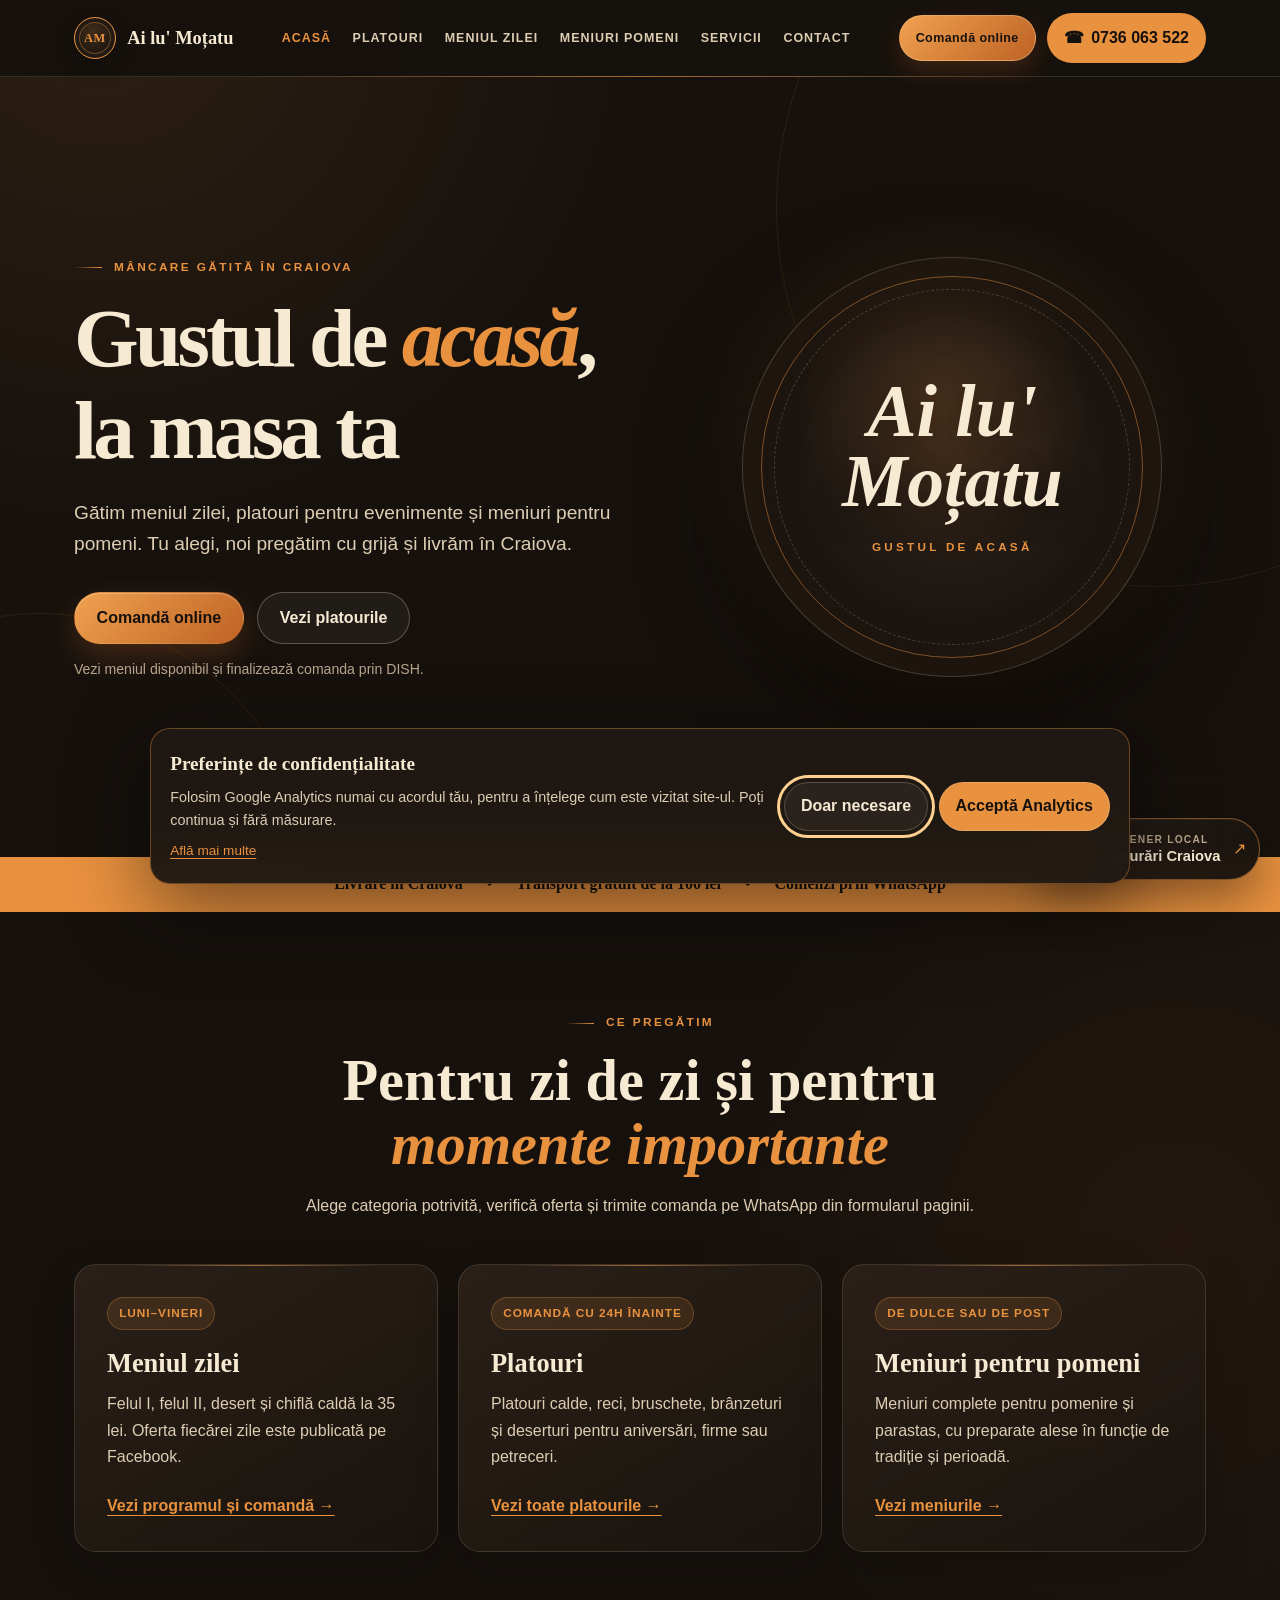
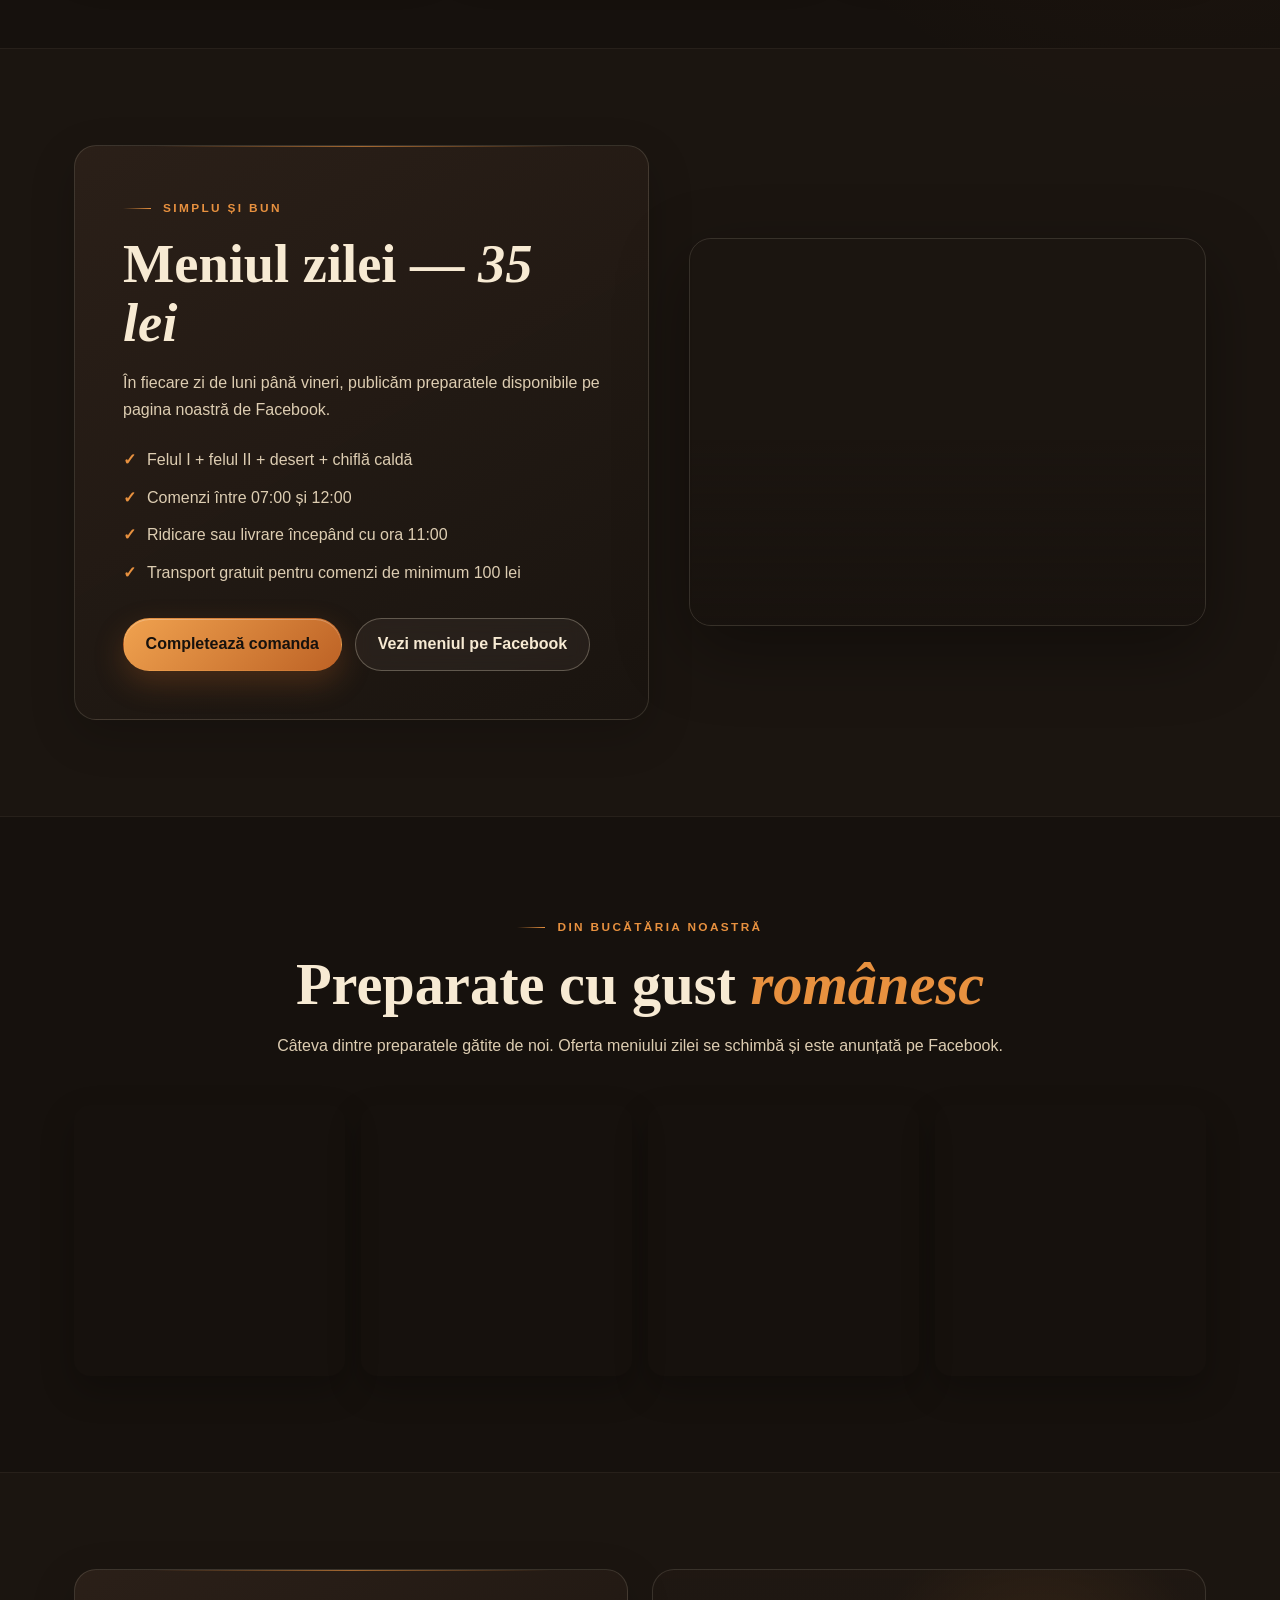
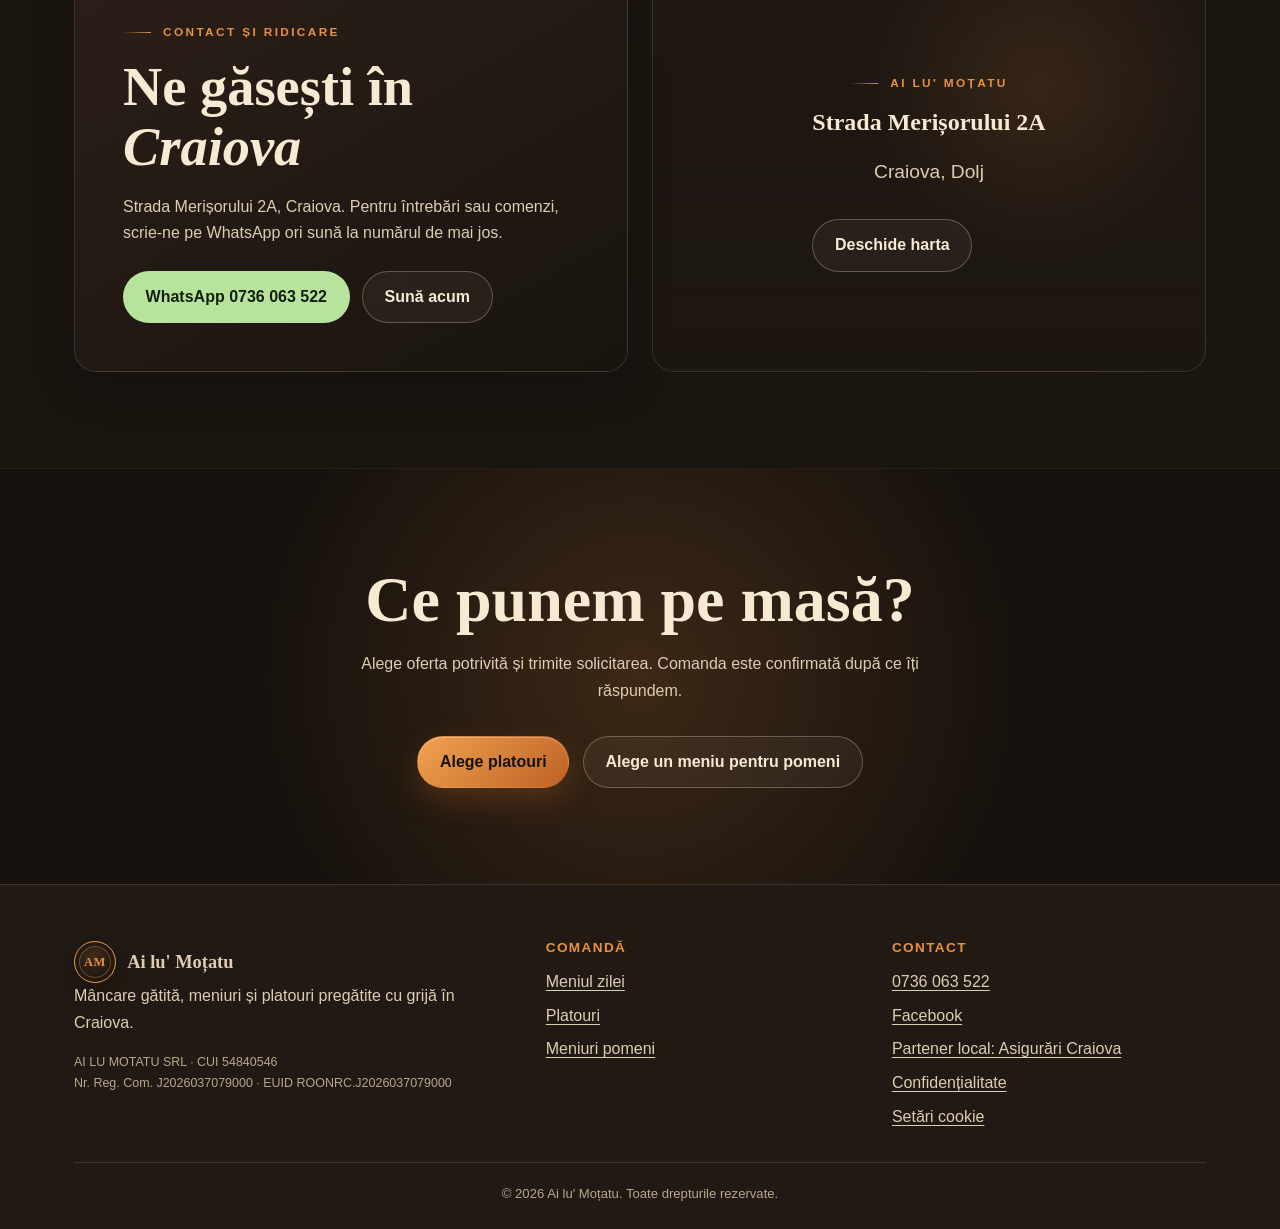
==== commit 6449a359: "Add files via upload" ====
--- a/index.html
+++ b/index.html
@@ -79,6 +79,7 @@
         <a href="#contact">Contact</a>
       </nav>
       <div class="header-actions">
+        <a class="order-online-link" href="https://ai-lu-motatu.order.dish.co/menus" data-dish-order>Comandă online</a>
         <a class="phone-link" href="tel:+40736063522" aria-label="Sună la 0736 063 522">
           <span aria-hidden="true">☎</span><span class="phone-label">0736 063 522</span>
         </a>
@@ -105,9 +106,10 @@
           <h1>Gustul de <em>acasă</em>, la masa ta</h1>
           <p class="hero-copy">Gătim meniul zilei, platouri pentru evenimente și meniuri pentru pomeni. Tu alegi, noi pregătim cu grijă și livrăm în Craiova.</p>
           <div class="button-row">
-            <a class="button button-primary" href="/meniul-zilei/">Comandă meniul zilei</a>
+            <a class="button button-primary" href="https://ai-lu-motatu.order.dish.co/menus" data-dish-order>Comandă online</a>
             <a class="button button-secondary" href="/platouri/">Vezi platourile</a>
           </div>
+          <p class="order-platform-note">Vezi meniul disponibil și finalizează comanda prin DISH.</p>
         </div>
         <div class="hero-badge" aria-label="Ai lu' Moțatu — Gustul de acasă">
           <strong>Ai lu'<br>Moțatu</strong>
@@ -267,7 +269,7 @@
     <span class="partner-float__copy"><small>Partener local</small><strong>Asigurări Craiova</strong></span>
     <span class="partner-float__arrow" aria-hidden="true">↗</span>
   </a>
-  <nav class="mobile-quick-actions" aria-label="Acțiuni rapide"><a href="tel:+40736063522">Sună</a><a href="https://wa.me/40736063522" target="_blank" rel="noopener noreferrer">WhatsApp</a></nav>
+  <nav class="mobile-quick-actions" aria-label="Acțiuni rapide"><a class="quick-call" href="tel:+40736063522">Sună</a><a class="quick-whatsapp" href="https://wa.me/40736063522" target="_blank" rel="noopener noreferrer">WhatsApp</a><a class="quick-order" href="https://ai-lu-motatu.order.dish.co/menus" data-dish-order>Comandă <span class="quick-order-extra">online</span></a></nav>
   <script src="/assets/site.js" defer></script>
   <script src="/assets/analytics.js" defer></script>
 </body>
--- a/assets/styles.css
+++ b/assets/styles.css
@@ -180,6 +180,28 @@
   gap: 0.7rem;
 }
 
+.order-online-link {
+  align-items: center;
+  background: linear-gradient(135deg, #f0a24f, var(--fire-dark));
+  border: 1px solid rgba(255, 208, 144, 0.42);
+  border-radius: 999px;
+  box-shadow: 0 10px 24px rgba(189, 98, 37, 0.24);
+  color: var(--ink);
+  display: inline-flex;
+  font-size: 0.78rem;
+  font-weight: 900;
+  justify-content: center;
+  letter-spacing: 0.035em;
+  min-height: 46px;
+  padding: 0.65rem 1rem;
+  text-decoration: none;
+  white-space: nowrap;
+}
+
+.order-online-link:hover {
+  background: #f0a24f;
+}
+
 .phone-link,
 .nav-toggle {
   align-items: center;
@@ -323,6 +345,24 @@
 .button-whatsapp {
   background: #b8e39d;
   color: #13200f;
+}
+
+.order-platform-note {
+  color: var(--muted);
+  font-size: 0.88rem;
+  margin-top: 0.85rem;
+}
+
+.page-order-actions {
+  align-items: center;
+  justify-content: center;
+  margin-top: 1.6rem;
+}
+
+.page-order-actions .order-platform-note {
+  margin: 0;
+  max-width: 340px;
+  text-align: left;
 }
 
 .hero-badge {
@@ -1060,6 +1100,10 @@
     display: none;
   }
 
+  .order-online-link {
+    display: none;
+  }
+
   .nav-toggle {
     display: inline-flex;
   }
@@ -1524,7 +1568,84 @@
   display: none;
 }
 
+.partner-float {
+  -webkit-backdrop-filter: blur(18px);
+  align-items: center;
+  backdrop-filter: blur(18px);
+  background: linear-gradient(135deg, rgba(44, 33, 25, 0.97), rgba(22, 17, 13, 0.96));
+  border: 1px solid rgba(232, 145, 63, 0.48);
+  border-radius: 999px;
+  bottom: max(1.25rem, calc(var(--safe-bottom) + 0.75rem));
+  box-shadow: 0 18px 48px rgba(0, 0, 0, 0.42), inset 0 1px 0 rgba(255, 255, 255, 0.06);
+  color: var(--cream);
+  display: flex;
+  gap: 0.7rem;
+  max-width: calc(100vw - 2rem);
+  min-height: 58px;
+  padding: 0.55rem 0.8rem 0.55rem 0.58rem;
+  position: fixed;
+  right: max(1.25rem, calc(var(--safe-right) + 0.75rem));
+  text-decoration: none;
+  transition: border-color 180ms ease, box-shadow 180ms ease, transform 180ms ease;
+  z-index: 110;
+}
+
+.partner-float__mark {
+  align-items: center;
+  background: linear-gradient(135deg, #f0a24f, var(--fire-dark));
+  border-radius: 50%;
+  box-shadow: 0 8px 20px rgba(189, 98, 37, 0.32);
+  color: var(--ink);
+  display: flex;
+  flex: 0 0 42px;
+  height: 42px;
+  justify-content: center;
+  width: 42px;
+}
+
+.partner-float__mark svg {
+  height: 23px;
+  width: 23px;
+}
+
+.partner-float__copy {
+  display: grid;
+  line-height: 1.08;
+}
+
+.partner-float__copy small {
+  color: var(--muted);
+  font-size: 0.64rem;
+  font-weight: 800;
+  letter-spacing: 0.12em;
+  text-transform: uppercase;
+}
+
+.partner-float__copy strong {
+  color: var(--cream);
+  font-size: 0.92rem;
+  margin-top: 0.24rem;
+  white-space: nowrap;
+}
+
+.partner-float__arrow {
+  color: var(--fire);
+  font-size: 1rem;
+  margin-left: 0.1rem;
+}
+
+.partner-float:focus-visible {
+  outline: 3px solid var(--fire);
+  outline-offset: 4px;
+}
+
 @media (hover: hover) and (pointer: fine) {
+  .partner-float:hover {
+    border-color: rgba(232, 145, 63, 0.85);
+    box-shadow: 0 22px 58px rgba(0, 0, 0, 0.5), 0 0 0 4px rgba(232, 145, 63, 0.08);
+    transform: translateY(-3px);
+  }
+
   .card,
   .product-card,
   .gallery-grid img {
@@ -1574,8 +1695,8 @@
     border-top: 1px solid rgba(232, 145, 63, 0.3);
     bottom: 0;
     display: grid;
-    gap: 0.65rem;
-    grid-template-columns: 1fr 1fr;
+    gap: 0.45rem;
+    grid-template-columns: 0.78fr 1fr 1.35fr;
     left: 0;
     padding: 0.65rem max(1rem, var(--safe-right)) calc(0.65rem + var(--safe-bottom)) max(1rem, var(--safe-left));
     position: fixed;
@@ -1597,14 +1718,64 @@
     touch-action: manipulation;
   }
 
-  .mobile-quick-actions a:first-child {
+  .mobile-quick-actions .quick-call {
     background: rgba(247, 234, 211, 0.07);
     color: var(--cream);
   }
 
-  .mobile-quick-actions a:last-child {
+  .mobile-quick-actions .quick-whatsapp {
     background: #b8e39d;
     color: #13200f;
+  }
+
+  .mobile-quick-actions .quick-order {
+    background: linear-gradient(135deg, #f0a24f, var(--fire-dark));
+    border-color: rgba(255, 208, 144, 0.42);
+    box-shadow: 0 8px 20px rgba(189, 98, 37, 0.22);
+    color: var(--ink);
+  }
+
+  .quick-order-extra {
+    margin-left: 0.24em;
+  }
+
+  .partner-float {
+    bottom: calc(82px + var(--safe-bottom));
+    max-width: calc(100vw - 1.5rem);
+    min-height: 52px;
+    padding: 0.45rem 0.68rem 0.45rem 0.48rem;
+    right: max(0.75rem, calc(var(--safe-right) + 0.35rem));
+  }
+
+  .partner-float__mark {
+    flex-basis: 36px;
+    height: 36px;
+    width: 36px;
+  }
+
+  .partner-float__mark svg {
+    height: 20px;
+    width: 20px;
+  }
+
+  .partner-float__copy strong {
+    font-size: 0.84rem;
+  }
+}
+
+@media (max-width: 360px) {
+  .mobile-quick-actions {
+    gap: 0.35rem;
+    padding-left: max(0.6rem, var(--safe-left));
+    padding-right: max(0.6rem, var(--safe-right));
+  }
+
+  .mobile-quick-actions a {
+    font-size: 0.82rem;
+  }
+
+  .quick-order-extra {
+    display: none;
   }
 }
 
